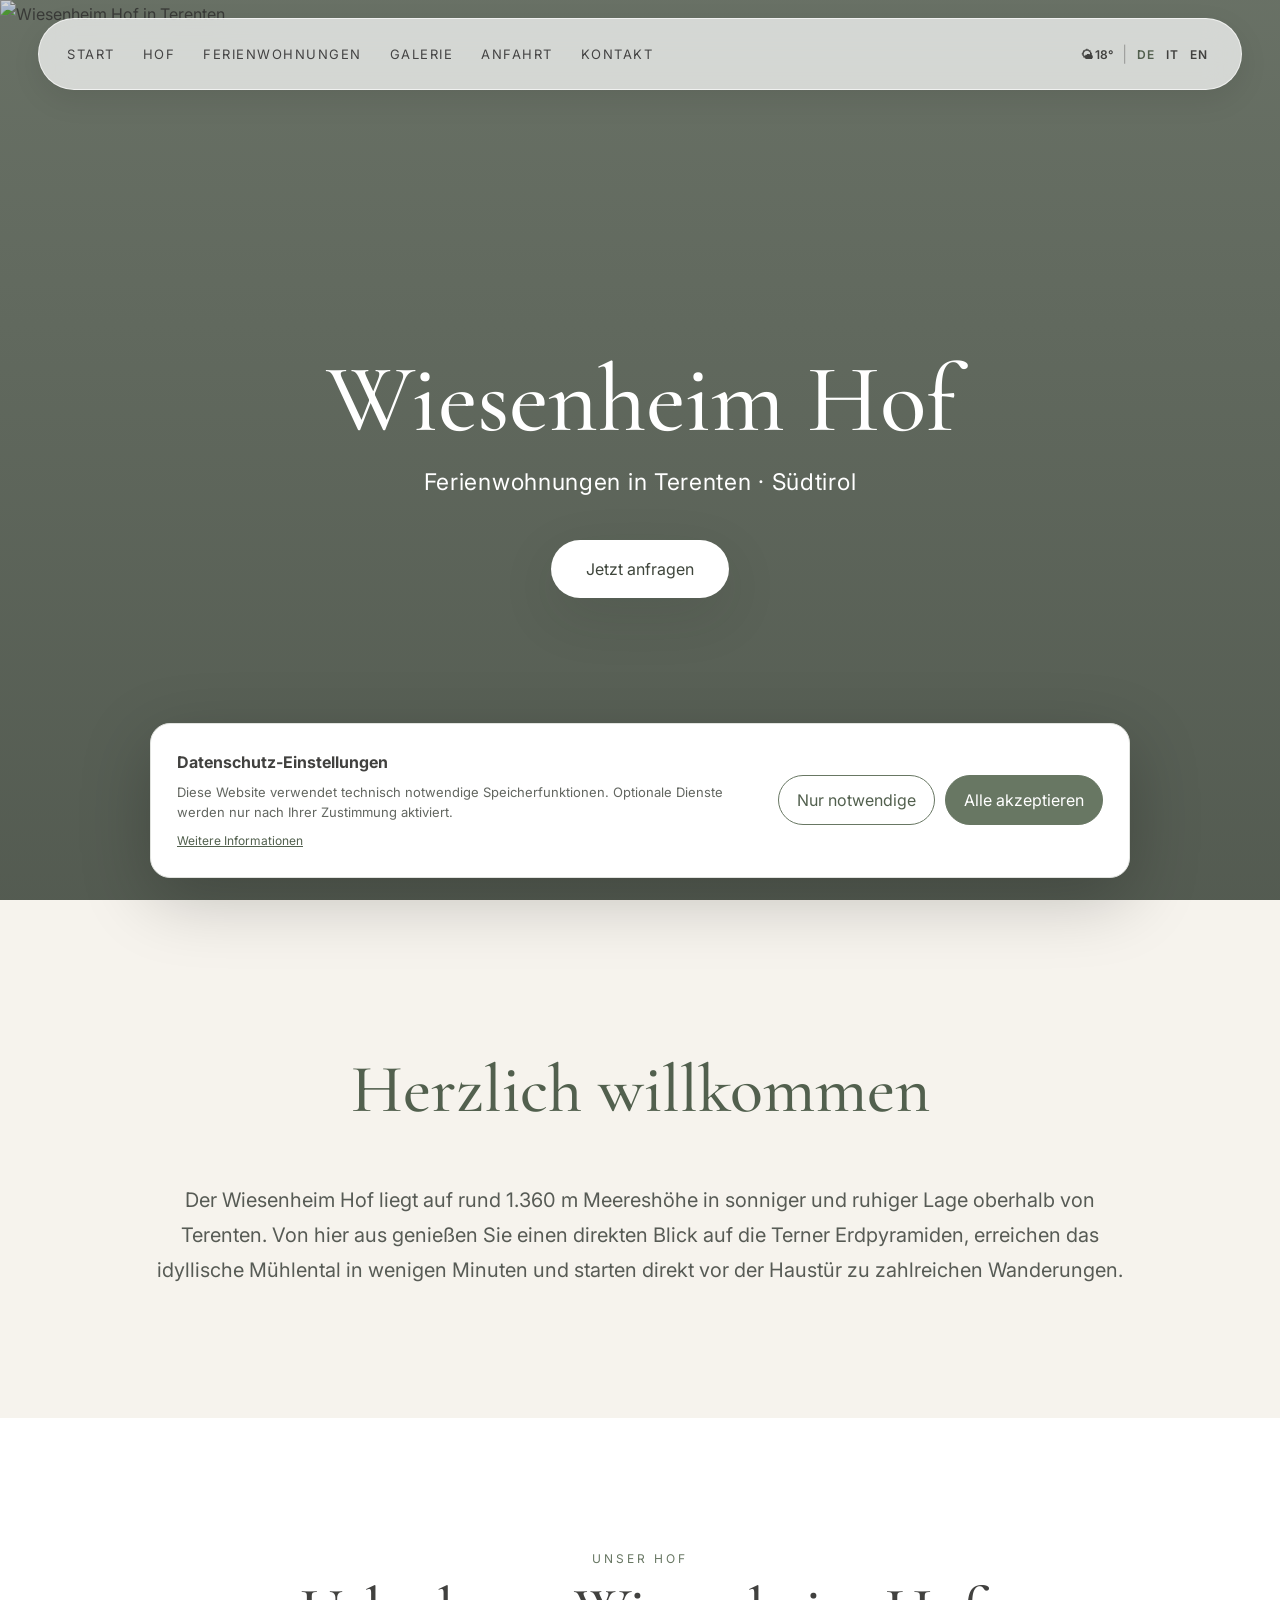
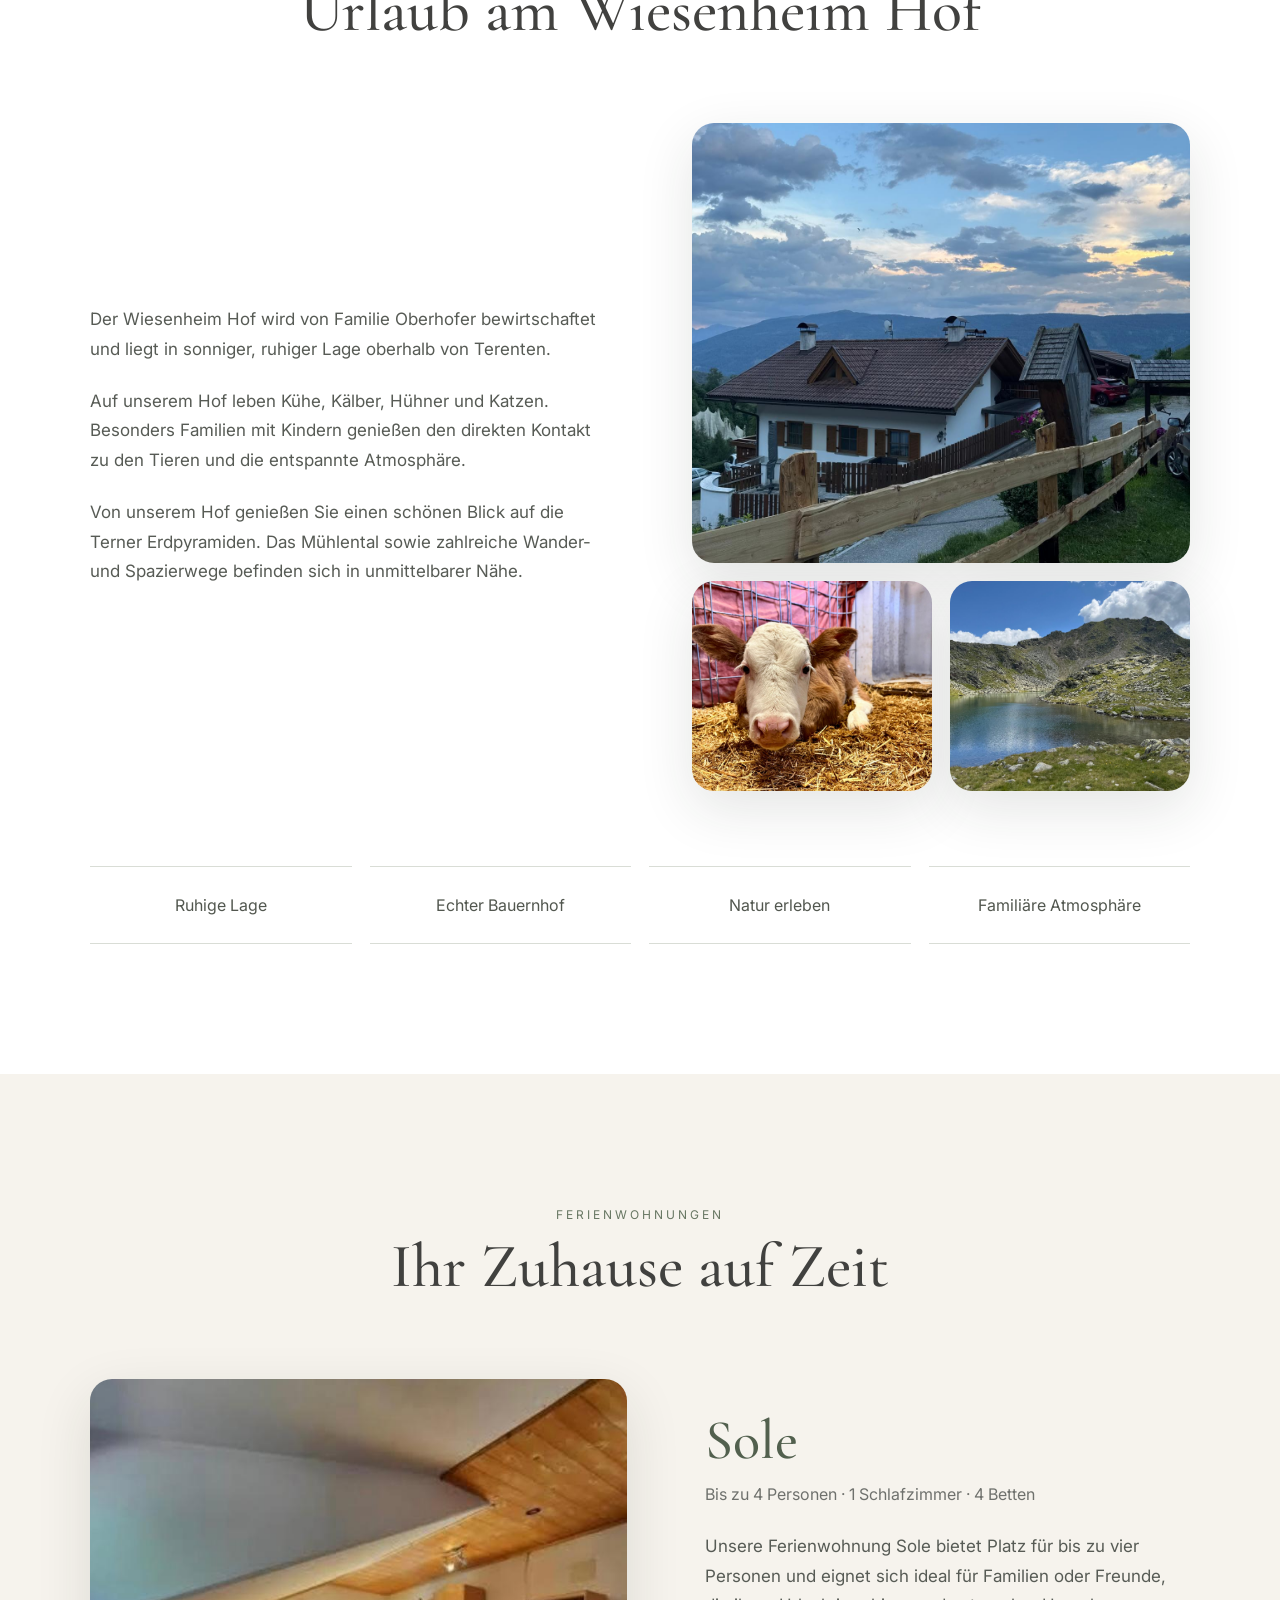
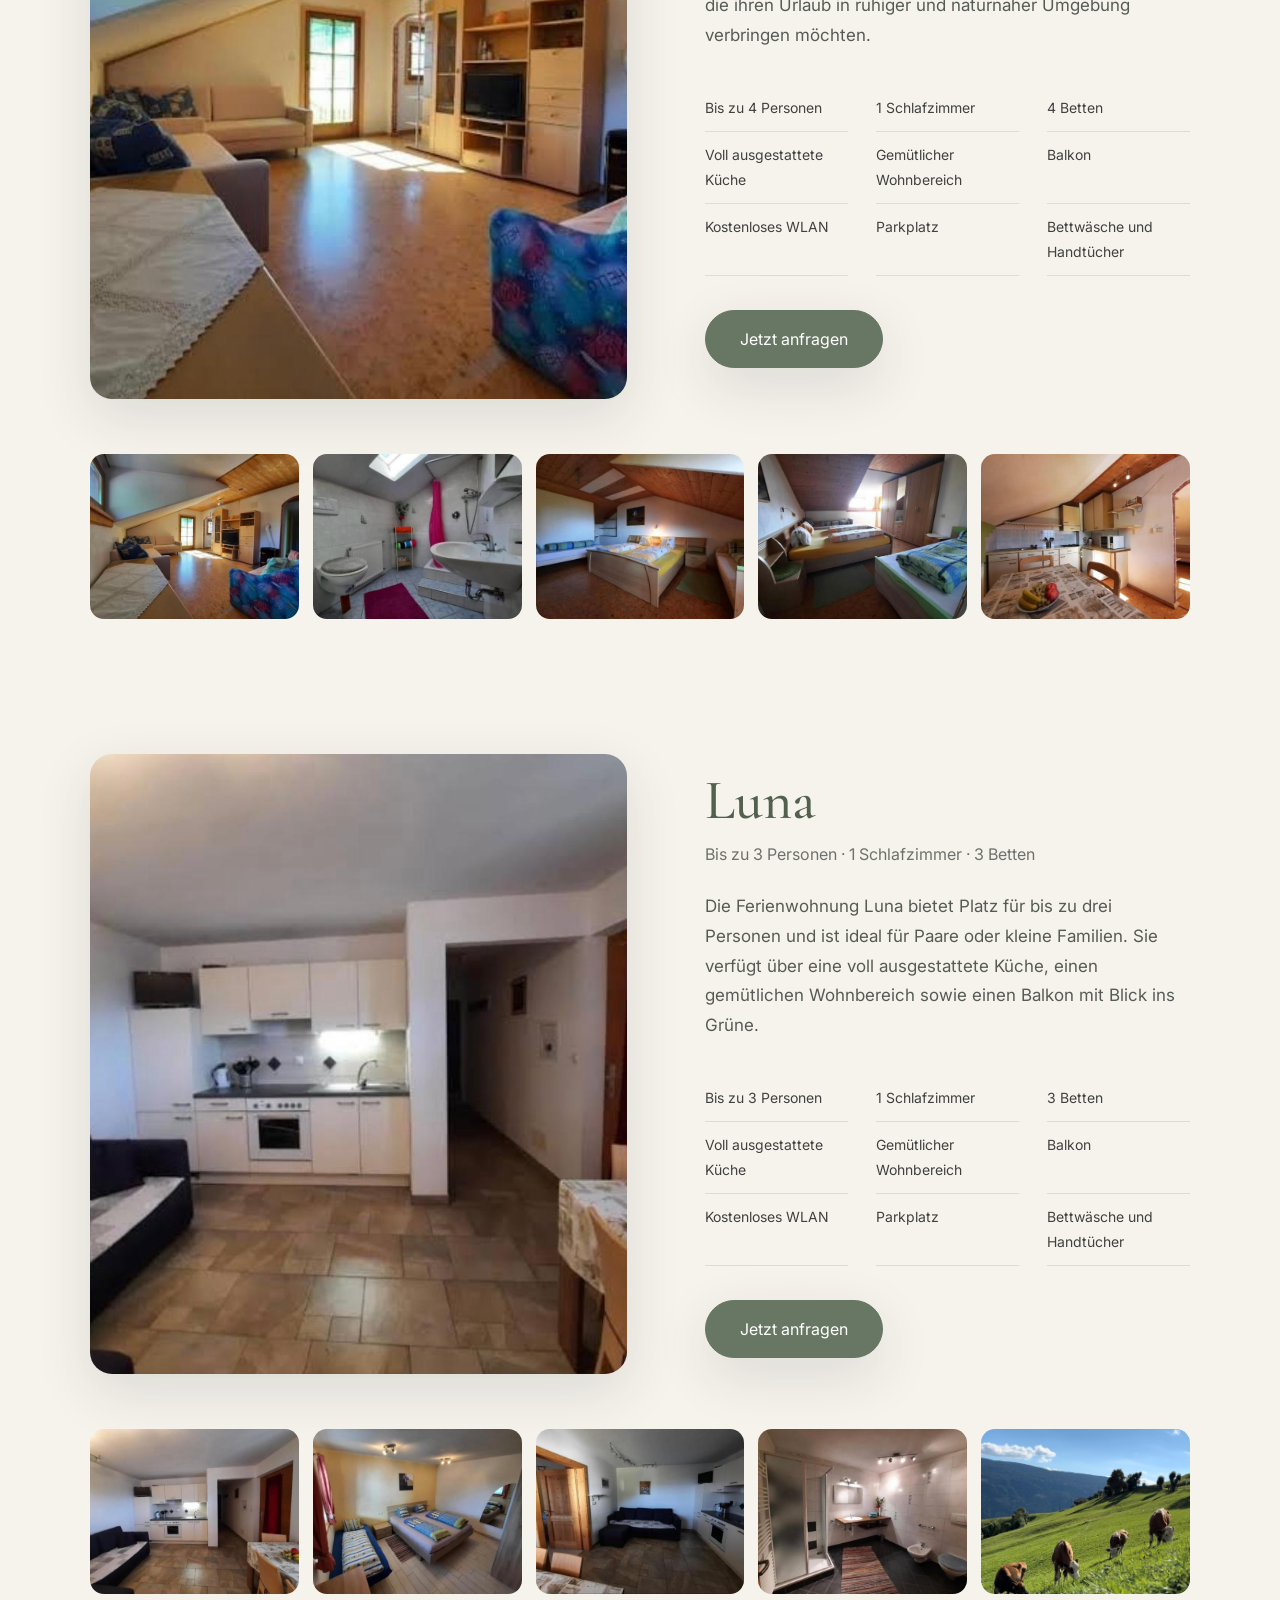
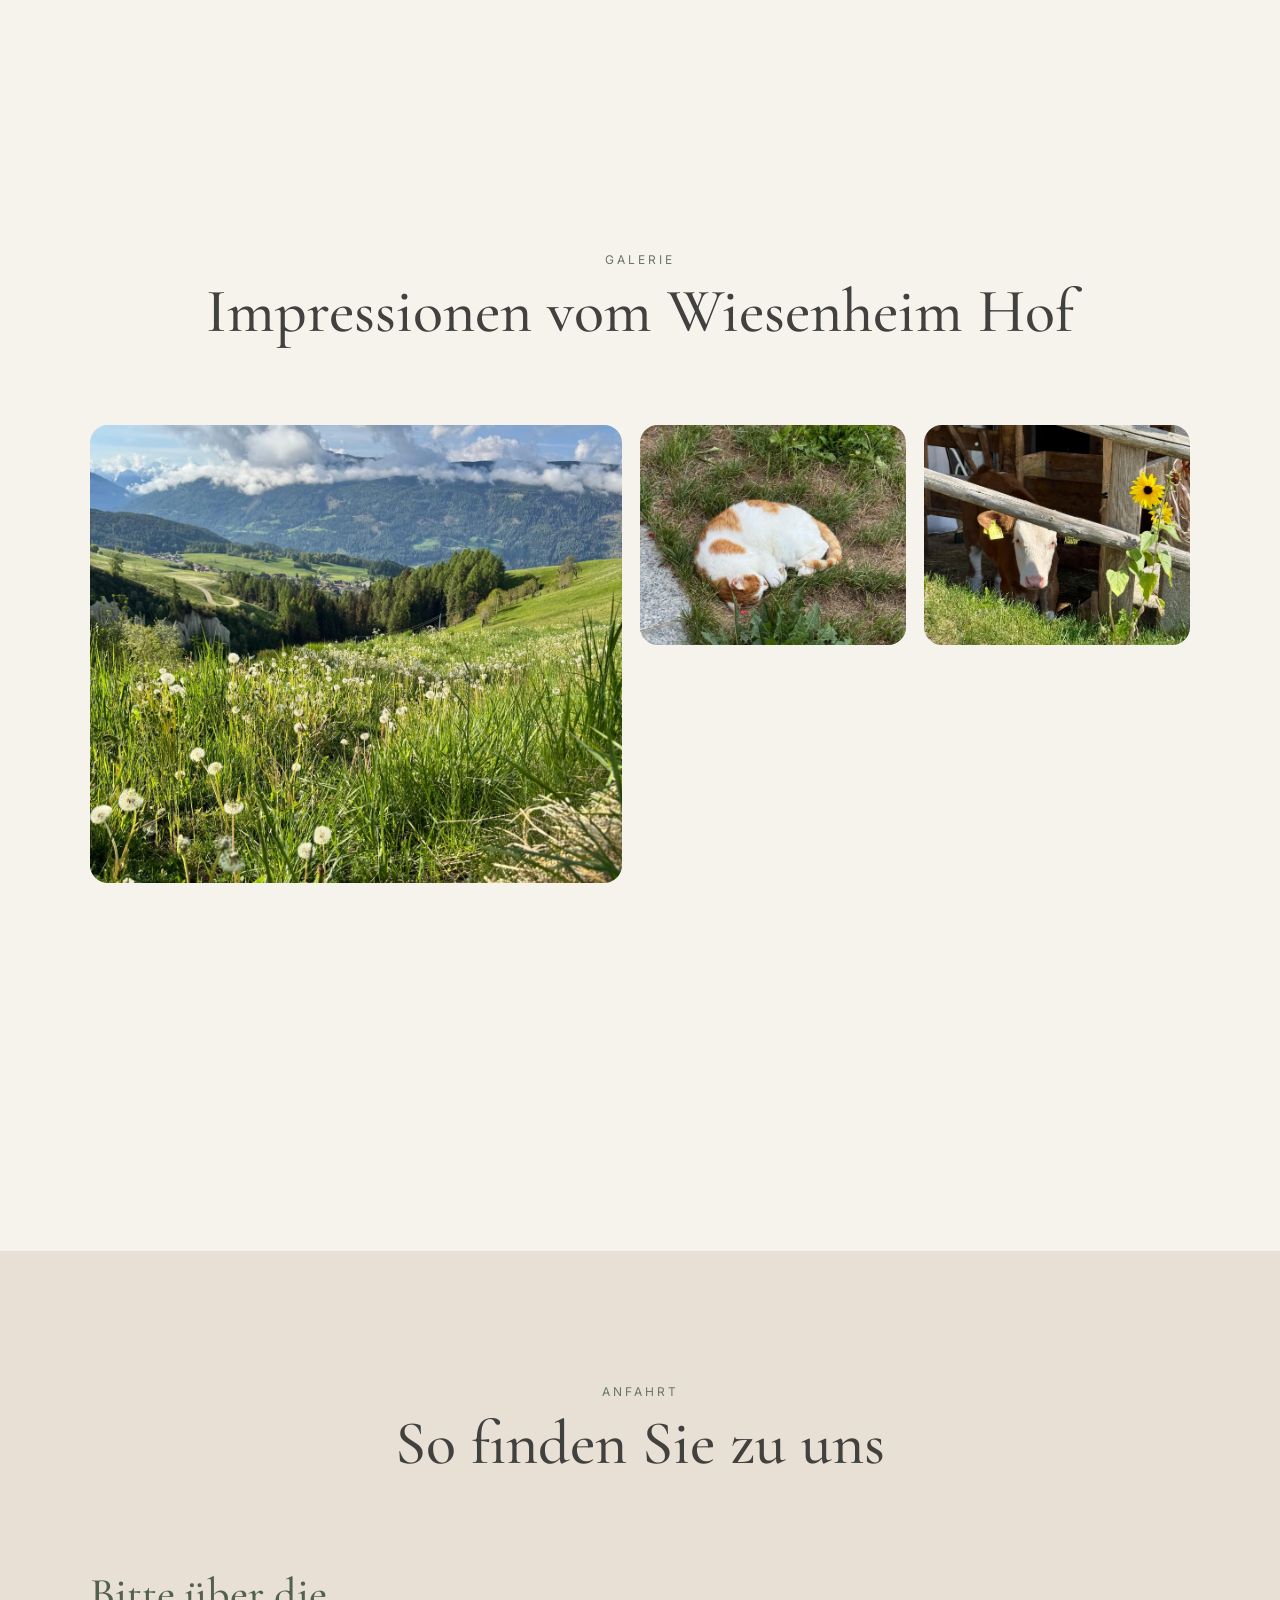
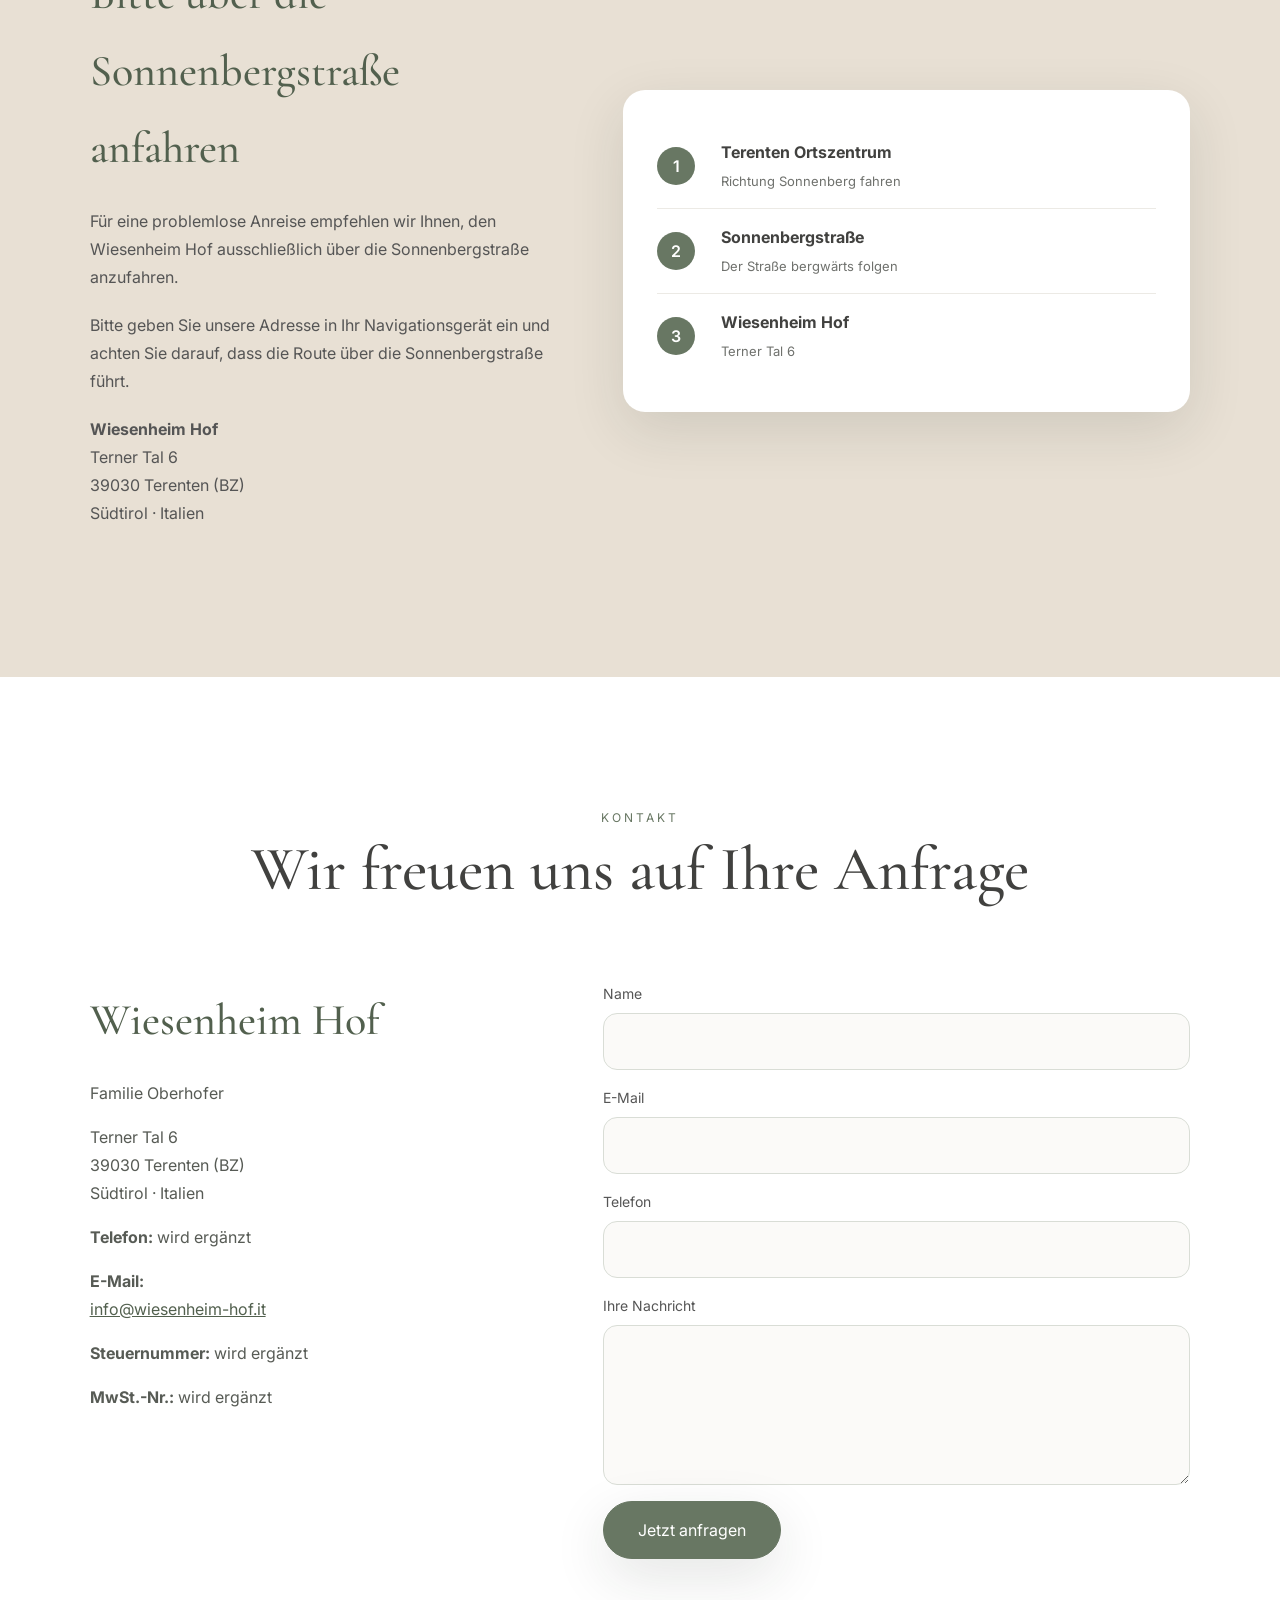
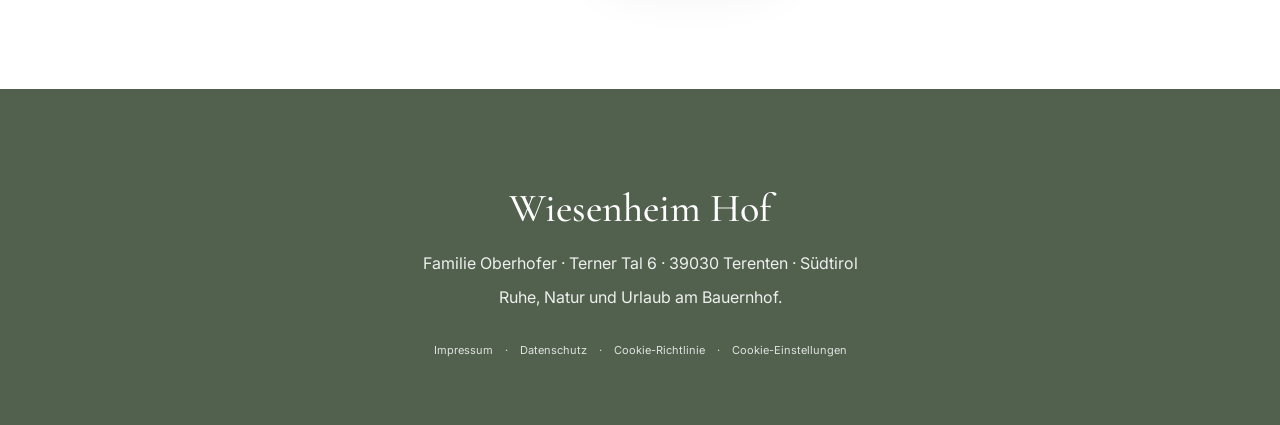
==== index.html @ 3530e870 "Erste Version der Website" ====
<!DOCTYPE html>
<html lang="de">
<head>
  <meta charset="UTF-8">
  <meta name="viewport" content="width=device-width, initial-scale=1.0">

  <title>Wiesenheim Hof | Ferienwohnungen in Terenten – Urlaub am Bauernhof in Südtirol</title>

<meta name="description" content="Urlaub am Wiesenheim Hof in Terenten. Gemütliche Ferienwohnungen Sole und Luna in sonniger, ruhiger Lage auf 1.360 m mit Blick auf die Terner Erdpyramiden und das Mühlental.">

<meta name="keywords" content="Wiesenheim Hof, Terenten, Ferienwohnung Terenten, Urlaub am Bauernhof Südtirol, Ferienwohnung Südtirol, Erdpyramiden Terenten, Mühlental, Pustertal">

<meta name="author" content="Familie Oberhofer">

<meta name="robots" content="index, follow">

<meta name="theme-color" content="#687763">

<meta property="og:type" content="website">
<meta property="og:title" content="Wiesenheim Hof | Ferienwohnungen in Terenten">
<meta property="og:description" content="Urlaub am Bauernhof in sonniger Lage oberhalb von Terenten mit Blick auf die Terner Erdpyramiden.">
<meta property="og:image" content="https://www.wiesenheim-hof.it/assets/images/hero/startbild.jpg">
<meta property="og:url" content="https://www.wiesenheim-hof.it/">
<meta property="og:locale" content="de_DE">

<meta name="twitter:card" content="summary_large_image">
<meta name="twitter:title" content="Wiesenheim Hof">
<meta name="twitter:description" content="Ferienwohnungen in Terenten – Urlaub am Bauernhof in Südtirol.">
<meta name="twitter:image" content="https://www.wiesenheim-hof.it/assets/images/hero/startbild.jpg">

<link rel="canonical" href="https://www.wiesenheim-hof.it/">

  <link rel="stylesheet" href="style.css">

  <link rel="preconnect" href="https://fonts.googleapis.com">
  <link rel="preconnect" href="https://fonts.gstatic.com" crossorigin>
  <link href="https://fonts.googleapis.com/css2?family=Cormorant+Garamond:wght@400;500;600&family=Inter:wght@300;400;500;600&display=swap" rel="stylesheet">

  <script type="application/ld+json">
{
  "@context":"https://schema.org",
  "@type":"LodgingBusiness",
  "name":"Wiesenheim Hof",
  "address":{
    "@type":"PostalAddress",
    "streetAddress":"Terner Tal 6",
    "postalCode":"39030",
    "addressLocality":"Terenten",
    "addressCountry":"IT"
  },
  "email":"info@wiesenheim-hof.it",
  "telephone":"",
  "url":"https://www.wiesenheim-hof.it",
  "image":"https://www.wiesenheim-hof.it/assets/images/hero/startbild.jpg",
  "priceRange":"€€"
}
</script>

</head>

<body>

<header class="site-header">
  <nav class="navbar" aria-label="Hauptnavigation">

    <button class="menu-toggle" type="button" aria-label="Menü öffnen" aria-expanded="false">
      <span></span>
      <span></span>
      <span></span>
    </button>

    <div class="menu">
      <a href="#start" data-i18n="nav_start">Start</a>
      <a href="#hof" data-i18n="nav_farm">Hof</a>
      <a href="#wohnungen" data-i18n="nav_apartments">Ferienwohnungen</a>
      <a href="#galerie" data-i18n="nav_gallery">Galerie</a>
      <a href="#anfahrt" data-i18n="nav_arrival">Anfahrt</a>
      <a href="#kontakt" data-i18n="nav_contact">Kontakt</a>
    </div>

    <div class="nav-right">

    <div class="weather">
        <span id="weatherIcon">🌤</span>
        <span id="weatherTemp">18°</span>
    </div>

    <span class="nav-divider">|</span>

    <div class="languages">
        <button data-lang="de">DE</button>
        <button data-lang="it">IT</button>
        <button data-lang="en">EN</button>
    </div>

</div>

  </nav>
</header>

<main>

  <!-- START / HERO -->
  <section id="start" class="hero">

    <div class="hero-media">
      <video id="heroVideo" autoplay muted loop playsinline poster="assets/images/hero/startbild.jpg">
        <source src="assets/video/hero.mp4" type="video/mp4">
      </video>

      <img id="heroImage"
           src="assets/images/hero/startbild.jpg"
           alt="Wiesenheim Hof in Terenten">
    </div>

    <div class="hero-overlay"></div>

    <div class="hero-content">

      <h1>Wiesenheim Hof</h1>

      <p data-i18n="hero_subtitle">
        Ferienwohnungen in Terenten · Südtirol
      </p>

      <a class="button button-light" href="#kontakt" data-i18n="request_button">
        Jetzt anfragen
      </a>

    </div>

    <a class="scroll-note" href="#willkommen" data-i18n="discover">
      Entdecken ↓
    </a>

  </section>

  <!-- WILLKOMMEN -->
  <section id="willkommen" class="intro section">

    <div class="intro-inner">

      <h2 data-i18n="intro_title">Herzlich willkommen</h2>

      <p data-i18n="intro_text">
        Der Wiesenheim Hof liegt auf rund 1.360 m Meereshöhe in sonniger und ruhiger Lage oberhalb von Terenten.
        Von hier aus genießen Sie einen direkten Blick auf die Terner Erdpyramiden, erreichen das idyllische
        Mühlental in wenigen Minuten und starten direkt vor der Haustür zu zahlreichen Wanderungen.
      </p>

    </div>

  </section>

  <!-- HOF -->
  <section id="hof" class="farm section reveal">

    <div class="section-title">
      <span data-i18n="farm_kicker">Unser Hof</span>
      <h2 data-i18n="farm_title">Urlaub am Wiesenheim Hof</h2>
    </div>

    <div class="farm-grid">

      <div class="farm-text">

        <p data-i18n="farm_text_1">
          Der Wiesenheim Hof wird von Familie Oberhofer bewirtschaftet und liegt in sonniger,
          ruhiger Lage oberhalb von Terenten.
        </p>

        <p data-i18n="farm_text_2">
          Auf unserem Hof leben Kühe, Kälber, Hühner und Katzen. Besonders Familien mit Kindern
          genießen den direkten Kontakt zu den Tieren und die entspannte Atmosphäre.
        </p>

        <p data-i18n="farm_text_3">
          Von unserem Hof genießen Sie einen schönen Blick auf die Terner Erdpyramiden.
          Das Mühlental sowie zahlreiche Wander- und Spazierwege befinden sich in unmittelbarer Nähe.
        </p>

      </div>

      <div class="farm-images">
        <img src="assets/images/hof/hof1.jpg" alt="Wiesenheim Hof">

        <div class="farm-small">
          <img src="assets/images/hof/hof2.jpg" alt="Tiere am Wiesenheim Hof">
          <img src="assets/images/hof/hof3.jpg" alt="Blick auf die Umgebung von Terenten">
        </div>
      </div>

    </div>

    <div class="highlights">
      <div class="highlight" data-i18n="highlight_1">Ruhige Lage</div>
      <div class="highlight" data-i18n="highlight_2">Echter Bauernhof</div>
      <div class="highlight" data-i18n="highlight_3">Natur erleben</div>
      <div class="highlight" data-i18n="highlight_4">Familiäre Atmosphäre</div>
    </div>

  </section>

  <!-- FERIENWOHNUNGEN -->
  <section id="wohnungen" class="apartments section reveal">

    <div class="section-title">
      <span data-i18n="apartments_kicker">Ferienwohnungen</span>
      <h2 data-i18n="apartments_title">Ihr Zuhause auf Zeit</h2>
    </div>

    <!-- SOLE -->
    <article class="apartment">

      <div class="apartment-image">
        <img class="lightbox-item"
             src="assets/images/sole/sole1.jpg"
             alt="Ferienwohnung Sole">
      </div>

      <div class="apartment-content">

        <h3>Sole</h3>

        <p class="apartment-info" data-i18n="sole_info">
          Bis zu 4 Personen · 1 Schlafzimmer · 4 Betten
        </p>

        <p class="apartment-copy" data-i18n="sole_text">
          Unsere Ferienwohnung Sole bietet Platz für bis zu vier Personen und eignet sich ideal
          für Familien oder Freunde, die ihren Urlaub in ruhiger und naturnaher Umgebung verbringen möchten.
        </p>

        <div class="features">
          <div data-i18n="sole_f1">Bis zu 4 Personen</div>
          <div data-i18n="sole_f2">1 Schlafzimmer</div>
          <div data-i18n="sole_f3">4 Betten</div>
          <div data-i18n="common_f4">Voll ausgestattete Küche</div>
          <div data-i18n="common_f5">Gemütlicher Wohnbereich</div>
          <div data-i18n="common_f6">Balkon</div>
          <div data-i18n="common_f7">Kostenloses WLAN</div>
          <div data-i18n="common_f8">Parkplatz</div>
          <div data-i18n="common_f9">Bettwäsche und Handtücher</div>
        </div>

        <a class="button" href="#kontakt" data-i18n="request_button">
          Jetzt anfragen
        </a>

      </div>

    </article>

    <div class="apartment-gallery">
      <img class="lightbox-item" src="assets/images/sole/sole1.jpg" alt="Ferienwohnung Sole – Bild 1">
      <img class="lightbox-item" src="assets/images/sole/sole2.jpg" alt="Ferienwohnung Sole – Bild 2">
      <img class="lightbox-item" src="assets/images/sole/sole3.jpg" alt="Ferienwohnung Sole – Bild 3">
      <img class="lightbox-item" src="assets/images/sole/sole4.jpg" alt="Ferienwohnung Sole – Bild 4">
      <img class="lightbox-item" src="assets/images/sole/sole5.jpg" alt="Ferienwohnung Sole – Bild 5">
    </div>

    <!-- LUNA -->
    <article class="apartment">

      <div class="apartment-image">
        <img class="lightbox-item"
             src="assets/images/luna/luna1.jpg"
             alt="Ferienwohnung Luna">
      </div>

      <div class="apartment-content">

        <h3>Luna</h3>

        <p class="apartment-info" data-i18n="luna_info">
          Bis zu 3 Personen · 1 Schlafzimmer · 3 Betten
        </p>

        <p class="apartment-copy" data-i18n="luna_text">
          Die Ferienwohnung Luna bietet Platz für bis zu drei Personen und ist ideal für Paare oder kleine Familien.
          Sie verfügt über eine voll ausgestattete Küche, einen gemütlichen Wohnbereich sowie einen Balkon mit Blick ins Grüne.
        </p>

        <div class="features">
          <div data-i18n="luna_f1">Bis zu 3 Personen</div>
          <div data-i18n="luna_f2">1 Schlafzimmer</div>
          <div data-i18n="luna_f3">3 Betten</div>
          <div data-i18n="common_f4">Voll ausgestattete Küche</div>
          <div data-i18n="common_f5">Gemütlicher Wohnbereich</div>
          <div data-i18n="common_f6">Balkon</div>
          <div data-i18n="common_f7">Kostenloses WLAN</div>
          <div data-i18n="common_f8">Parkplatz</div>
          <div data-i18n="common_f9">Bettwäsche und Handtücher</div>
        </div>

        <a class="button" href="#kontakt" data-i18n="request_button">
          Jetzt anfragen
        </a>

      </div>

    </article>

    <div class="apartment-gallery">
      <img class="lightbox-item" src="assets/images/luna/luna1.jpg" alt="Ferienwohnung Luna – Bild 1">
      <img class="lightbox-item" src="assets/images/luna/luna2.jpg" alt="Ferienwohnung Luna – Bild 2">
      <img class="lightbox-item" src="assets/images/luna/luna3.jpg" alt="Ferienwohnung Luna – Bild 3">
      <img class="lightbox-item" src="assets/images/luna/luna4.jpg" alt="Ferienwohnung Luna – Bild 4">
      <img class="lightbox-item" src="assets/images/luna/luna5.jpg" alt="Ferienwohnung Luna – Bild 5">
    </div>

  </section>

  <!-- GALERIE -->
  <section id="galerie" class="gallery-section section reveal">

    <div class="section-title">
      <span data-i18n="gallery_kicker">Galerie</span>
      <h2 data-i18n="gallery_title">Impressionen vom Wiesenheim Hof</h2>
    </div>

    <div class="gallery-grid">
      <img class="lightbox-item reveal reveal-delay-1"src="assets/images/galerie/wiesenheim-hof-terenten1.jpg" alt="Wiesenheim Hof Galerie 1">
      <img class="lightbox-item reveal reveal delay-2" src="assets/images/galerie/wiesenheim-hof-terenten2.jpg" alt="Wiesenheim Hof Galerie 2">
      <img class="lightbox-item reveal reveal delay-3" src="assets/images/galerie/wiesenheim-hof-terenten3.jpg" alt="Wiesenheim Hof Galerie 3">
      <img class="lightbox-item reveal reveal delay-4" src="assets/images/galerie/wiesenheim-hof-terenten4.jpg" alt="Wiesenheim Hof Galerie 4">
      <img class="lightbox-item reveal reveal delay-5" src="assets/images/galerie/wiesenheim-hof-terenten5.jpg" alt="Wiesenheim Hof Galerie 5">
      <img class="lightbox-item reveal reveal delay-6" src="assets/images/galerie/wiesenheim-hof-terenten6.jpg" alt="Wiesenheim Hof Galerie 6">
      <img class="lightbox-item reveal reveal delay-7" src="assets/images/galerie/wiesenheim-hof-terenten7.jpg" alt="Wiesenheim Hof Galerie 7">
      <img class="lightbox-item reveal reveal delay-8" src="assets/images/galerie/wiesenheim-hof-terenten8.jpg" alt="Wiesenheim Hof Galerie 8">
    </div>

  </section>

  <!-- ANFAHRT -->
  <section id="anfahrt" class="arrival section reveal">

    <div class="section-title">
      <span data-i18n="arrival_kicker">Anfahrt</span>
      <h2 data-i18n="arrival_title">So finden Sie zu uns</h2>
    </div>

    <div class="arrival-grid">

      <div class="arrival-text">

        <h3 data-i18n="arrival_heading">
          Bitte über die Sonnenbergstraße anfahren
        </h3>

        <p data-i18n="arrival_text_1">
          Für eine problemlose Anreise empfehlen wir Ihnen, den Wiesenheim Hof ausschließlich
          über die Sonnenbergstraße anzufahren.
        </p>

        <p data-i18n="arrival_text_2">
          Bitte geben Sie unsere Adresse in Ihr Navigationsgerät ein und achten Sie darauf,
          dass die Route über die Sonnenbergstraße führt.
        </p>

        <p>
          <strong>Wiesenheim Hof</strong><br>
          Terner Tal 6<br>
          39030 Terenten (BZ)<br>
          Südtirol · Italien
        </p>

      </div>

      <div class="route-card" aria-label="Anfahrtsskizze">

        <div class="route-line">
          <div class="route-dot">1</div>
          <div>
            <strong data-i18n="route_1_title">Terenten Ortszentrum</strong>
            <span data-i18n="route_1_text">Richtung Sonnenberg fahren</span>
          </div>
        </div>

        <div class="route-line">
          <div class="route-dot">2</div>
          <div>
            <strong data-i18n="route_2_title">Sonnenbergstraße</strong>
            <span data-i18n="route_2_text">Der Straße bergwärts folgen</span>
          </div>
        </div>

        <div class="route-line">
          <div class="route-dot">3</div>
          <div>
            <strong>Wiesenheim Hof</strong>
            <span>Terner Tal 6</span>
          </div>
        </div>

      </div>

    </div>

  </section>

  <!-- KONTAKT -->
  <section id="kontakt" class="contact section reveal">

    <div class="section-title">
      <span data-i18n="contact_kicker">Kontakt</span>
      <h2 data-i18n="contact_title">Wir freuen uns auf Ihre Anfrage</h2>
    </div>

    <div class="contact-grid">

      <div class="contact-data">

        <h3>Wiesenheim Hof</h3>

        <p>Familie Oberhofer</p>

        <p>
          Terner Tal 6<br>
          39030 Terenten (BZ)<br>
          Südtirol · Italien
        </p>

        <p>
          <strong data-i18n="phone">Telefon:</strong>
          <span data-i18n="to_follow">wird ergänzt</span>
        </p>

        <p>
          <strong>E-Mail:</strong><br>
          <a href="mailto:info@wiesenheim-hof.it">info@wiesenheim-hof.it</a>
        </p>

        <p>
          <strong data-i18n="tax_number">Steuernummer:</strong>
          <span data-i18n="to_follow">wird ergänzt</span>
        </p>

        <p>
          <strong data-i18n="vat_number">MwSt.-Nr.:</strong>
          <span data-i18n="to_follow">wird ergänzt</span>
        </p>

      </div>

      <form class="contact-form"
            action="mailto:info@wiesenheim-hof.it"
            method="post"
            enctype="text/plain">

        <label>
          <span data-i18n="form_name">Name</span>
          <input type="text" name="name" required>
        </label>

        <label>
          <span data-i18n="form_email">E-Mail</span>
          <input type="email" name="email" required>
        </label>

        <label>
          <span data-i18n="form_phone">Telefon</span>
          <input type="tel" name="telefon">
        </label>

        <label>
          <span data-i18n="form_message">Ihre Nachricht</span>
          <textarea name="nachricht" required></textarea>
        </label>

        <button class="button" type="submit" data-i18n="request_button">
          Jetzt anfragen
        </button>

      </form>

    </div>

  </section>

</main>

<footer class="site-footer">

  <div class="footer-cow" aria-hidden="true">
    <!-- SVG-Code -->
  </div>

  <h3>Wiesenheim Hof</h3>

  <p>
    Familie Oberhofer · Terner Tal 6 · 39030 Terenten · Südtirol
  </p>

  <p data-i18n="footer_text">
    Ruhe, Natur und Urlaub am Bauernhof.
  </p>

  <div class="legal-links">
    <a href="legal/impressum.html" data-i18n="legal_imprint">Impressum</a>
    <span>·</span>
    <a href="legal/datenschutz.html" data-i18n="legal_privacy">Datenschutz</a>
    <span>·</span>
    <a href="legal/cookies.html" data-i18n="legal_cookies">Cookie-Richtlinie</a>
    <span>·</span>
    <button type="button" id="openCookieSettings" data-i18n="legal_settings">
      Cookie-Einstellungen
    </button>
  </div>

</footer>

<!-- LIGHTBOX -->
<div class="lightbox" id="lightbox" aria-hidden="true">

  <button class="lightbox-close" type="button" aria-label="Bild schließen">
    &times;
  </button>

  <img src="" alt="">

</div>

<!-- COOKIE-BANNER -->
<div class="cookie-banner"
     id="cookieBanner"
     role="dialog"
     aria-modal="true"
     aria-labelledby="cookieTitle">

  <div class="cookie-text">

    <strong id="cookieTitle" data-i18n="cookie_title">
      Datenschutz-Einstellungen
    </strong>

    <p data-i18n="cookie_text">
      Diese Website verwendet technisch notwendige Speicherfunktionen.
      Optionale Dienste werden nur nach Ihrer Zustimmung aktiviert.
    </p>

    <a href="legal/cookies.html" data-i18n="cookie_more">
      Weitere Informationen
    </a>

  </div>

  <div class="cookie-actions">

    <button type="button"
            class="cookie-secondary"
            id="cookieNecessary"
            data-i18n="cookie_necessary">
      Nur notwendige
    </button>

    <button type="button"
            class="cookie-primary"
            id="cookieAccept"
            data-i18n="cookie_accept">
      Alle akzeptieren
    </button>

  </div>

</div>

<script src="script.js"></script>

</body>
</html>
---- style.css ----
/* =========================================================
   WIESENHEIM HOF – STYLE.CSS
========================================================= */

:root{
  --green:#687763;
  --green-dark:#52604e;
  --cream:#f6f3ed;
  --sand:#e8e0d4;
  --white:#ffffff;
  --text:#41413f;
  --muted:#6f716d;
  --line:#d9ddd6;
  --shadow:0 18px 55px rgba(34,42,33,.12);
  --radius:22px;
}

*{
  margin:0;
  padding:0;
  box-sizing:border-box;
}

html{
  scroll-behavior:smooth;
}

body{
  font-family:"Inter",sans-serif;
  color:var(--text);
  background:var(--cream);
  line-height:1.75;
  overflow-x:hidden;
}

img{
  display:block;
  max-width:100%;
}

a{
  color:inherit;
  text-decoration:none;
}

button,
input,
textarea{
  font:inherit;
}

button{
  cursor:pointer;
}

.section{
  scroll-margin-top:110px;
}

/* =========================================================
   HEADER & NAVIGATION
========================================================= */

.site-header{
  position:fixed;
  inset:0 0 auto 0;
  z-index:1000;
  padding:18px 0;
}

.navbar{
  width:min(1460px,94%);
  margin:auto;
  min-height:72px;
  display:flex;
  justify-content:space-between;
  align-items:center;
  gap:24px;
  padding:14px 28px;
  background:rgba(255,255,255,.72);
  backdrop-filter:blur(16px);
  -webkit-backdrop-filter:blur(16px);
  border:1px solid rgba(255,255,255,.65);
  border-radius:50px;
  box-shadow:0 10px 30px rgba(0,0,0,.08);
}

.menu,
.nav-right,
.languages{
  display:flex;
  align-items:center;
}

.menu{
  gap:28px;
}

.menu a,
.languages button{
  font-size:13px;
  letter-spacing:1.5px;
  text-transform:uppercase;
  color:#444;
  transition:.2s ease;
}

.menu a:hover,
.languages button:hover,
.languages button.active{
  color:var(--green-dark);
}

.nav-right{
  gap:24px;
}

.weather{
    display:flex;
    align-items:center;
    gap:3px;
    margin:0;
    padding:0;
    width:auto;
    min-width:unset;
    white-space:nowrap;
}

.languages{
  gap:8px;
}

.languages button{
  background:none;
  border:0;
  padding:5px;
}

.menu-toggle{
  display:none;
  width:42px;
  height:42px;
  border:0;
  border-radius:50%;
  background:rgba(255,255,255,.7);
  align-items:center;
  justify-content:center;
  flex-direction:column;
  gap:4px;
}

.menu-toggle span{
  width:18px;
  height:2px;
  background:#444;
  display:block;
}

/* =========================================================
   HERO
========================================================= */

.hero{
  position:relative;
  min-height:100vh;
  display:grid;
  place-items:center;
  overflow:hidden;
  background:#7b8477;
}

.hero-media,
.hero-media img,
.hero-media video{
  position:absolute;
  inset:0;
  width:100%;
  height:100%;
  object-fit:cover;
  
  #heroVideo{
    filter:
        blur(3px)
        brightness(0.65)
        saturate(1.05);
    transform:scale(1.08);
}
}

.hero-media video{
  display:none;
}

.hero-overlay{
  position:absolute;
  inset:0;
  background:linear-gradient(rgba(20,25,20,.18),rgba(20,25,20,.38));
}

.hero-content{
  position:relative;
  z-index:2;
  text-align:center;
  color:#fff;
  padding:130px 25px 80px;
  width:min(900px,92%);
}

.hero-logo{
  width:min(520px,80vw);
  margin:0 auto 26px;
}

.hero-logo img{
  width:100%;
  max-height:190px;
  object-fit:contain;
  filter:drop-shadow(0 3px 8px rgba(0,0,0,.2));
}

.hero h1{
  font-family:"Cormorant Garamond",serif;
  font-size:clamp(58px,8vw,96px);
  font-weight:500;
  line-height:1;
  margin-bottom:14px;
}

.hero p{
  font-size:clamp(17px,2vw,23px);
  letter-spacing:.7px;
  margin-bottom:38px;
}

.button{
  display:inline-flex;
  align-items:center;
  justify-content:center;
  min-height:54px;
  padding:14px 34px;
  border-radius:40px;
  background:var(--green);
  color:#fff;
  border:1px solid var(--green);
  box-shadow:var(--shadow);
  transition:.25s ease;
}

.button:hover{
  transform:translateY(-2px);
  background:var(--green-dark);
  border-color:var(--green-dark);
}

.button-light{
  background:#fff;
  color:#3f463c;
  border-color:rgba(255,255,255,.8);
}

.button-light:hover{
  background:var(--green);
  color:#fff;
}

.scroll-note{
  position:absolute;
  z-index:2;
  bottom:26px;
  left:50%;
  transform:translateX(-50%);
  color:#fff;
  font-size:11px;
  letter-spacing:3px;
  text-transform:uppercase;
}

/* =========================================================
   GEMEINSAME ABSCHNITTE
========================================================= */

.intro,
.farm,
.apartments,
.gallery-section,
.arrival,
.contact{
  padding:130px 7%;
}
.apartments{
    padding-bottom:60px;
}

.gallery-section{
    padding-top:60px;
}

.section-title{
  text-align:center;
  margin-bottom:78px;
}

.section-title span{
  display:block;
  text-transform:uppercase;
  letter-spacing:3px;
  font-size:12px;
  color:var(--green);
  margin-bottom:8px;
}

.section-title h2{
  font-family:"Cormorant Garamond",serif;
  font-size:clamp(44px,5vw,62px);
  line-height:1.1;
  font-weight:500;
}

/* =========================================================
   WILLKOMMEN
========================================================= */

.intro{
  background:var(--cream);
  text-align:center;
}

.intro-inner{
  max-width:980px;
  margin:auto;
}

.intro h2{
  font-family:"Cormorant Garamond",serif;
  font-size:clamp(46px,6vw,68px);
  font-weight:500;
  color:var(--green-dark);
  margin-bottom:34px;
}

.intro p{
  font-size:clamp(17px,2vw,20px);
  color:#575b55;
}

/* =========================================================
   HOF
========================================================= */

.farm{
  background:#fff;
}

.farm-grid{
  display:grid;
  grid-template-columns:1.05fr 1fr;
  gap:80px;
  align-items:center;
  max-width:1350px;
  margin:auto;
}

.farm-text p{
  font-size:17px;
  color:#575b55;
  margin-bottom:22px;
}

.farm-images{
  display:grid;
  gap:18px;
}

.farm-images>img,
.farm-small img{
  width:100%;
  object-fit:cover;
  border-radius:var(--radius);
  box-shadow:var(--shadow);
}

.farm-images>img{
  height:440px;
}

.farm-small{
  display:grid;
  grid-template-columns:1fr 1fr;
  gap:18px;
}

.farm-small img{
  height:210px;
}

.highlights{
  max-width:1100px;
  margin:75px auto 0;
  display:grid;
  grid-template-columns:repeat(4,1fr);
  gap:18px;
}

.highlight{
  text-align:center;
  padding:24px 14px;
  border-top:1px solid var(--line);
  border-bottom:1px solid var(--line);
  color:#52574f;
}

/* =========================================================
   FERIENWOHNUNGEN
========================================================= */

.apartments{
  background:var(--cream);
}

.apartment{
  max-width:1350px;
  margin:0 auto 55px;
  display:grid;
  grid-template-columns:1.05fr .95fr;
  gap:78px;
  align-items:center;
}

.apartment + .apartment{
  margin-top:150px;
}

.apartment-image img{
  width:100%;
  height:620px;
  object-fit:cover;
  border-radius:var(--radius);
  box-shadow:var(--shadow);
  cursor:pointer;
}

.apartment-content h3{
  font-family:"Cormorant Garamond",serif;
  font-size:56px;
  color:var(--green-dark);
  line-height:1.1;
  font-weight:500;
  margin-bottom:8px;
}

.apartment-info{
  color:var(--muted);
  margin-bottom:24px;
}

.apartment-copy{
  font-size:17px;
  color:#575b55;
  margin-bottom:34px;
}

.features{
  display:grid;
  grid-template-columns:repeat(3,1fr);
  gap:0 28px;
  margin-bottom:34px;
}

.features div{
  padding:11px 0;
  border-bottom:1px solid var(--line);
  font-size:14px;
}

.apartment-gallery{
  max-width:1350px;
  margin:0 auto 135px;
  display:grid;
  grid-template-columns:repeat(5,1fr);
  gap:14px;
}

.apartment-gallery img{
  width:100%;
  height:165px;
  object-fit:cover;
  border-radius:14px;
  cursor:pointer;
  transition:.25s ease;
}

.apartment-gallery img:hover,
.gallery-grid img:hover{
  transform:scale(1.02);
}

/* ===================================
   GALERIE
=================================== */

.gallery-grid{
    display:grid;
    grid-template-columns:2fr 1fr 1fr;
    grid-template-rows:repeat(3,220px);
    gap:18px;
}

.gallery-grid img{
    width:100%;
    height:100%;
    object-fit:cover;
    border-radius:18px;
    cursor:pointer;
    transition:.35s;
}

.gallery-grid img:hover{
    transform:scale(1.03);
}

/* große Bilder */

.gallery-grid img:nth-child(1){
    grid-column:1;
    grid-row:1 / span 2;
}

.gallery-grid img:nth-child(2){
    grid-column:1;
    grid-row:3;
}

/* Mobile */

@media(max-width:900px){

    .gallery-grid{
        grid-template-columns:1fr 1fr;
        grid-template-rows:auto;
    }

    .gallery-grid img{
        grid-column:auto !important;
        grid-row:auto !important;
        height:230px;
    }

}

/* =========================================================
   ANFAHRT
========================================================= */

.arrival{
  background:var(--sand);
}

.arrival-grid{
  max-width:1250px;
  margin:auto;
  display:grid;
  grid-template-columns:.9fr 1.1fr;
  gap:70px;
  align-items:center;
}

.arrival-text h3{
  font-family:"Cormorant Garamond",serif;
  font-size:44px;
  color:var(--green-dark);
  font-weight:500;
  margin-bottom:20px;
}

.arrival-text p{
  margin-bottom:20px;
  color:#555;
}

.route-card{
  background:#fff;
  border-radius:var(--radius);
  padding:34px;
  box-shadow:var(--shadow);
}

.route-line{
  display:grid;
  grid-template-columns:48px 1fr;
  gap:16px;
  align-items:center;
  padding:14px 0;
  border-bottom:1px solid #eceae5;
}

.route-line:last-child{
  border-bottom:0;
}

.route-dot{
  width:38px;
  height:38px;
  border-radius:50%;
  display:grid;
  place-items:center;
  background:var(--green);
  color:#fff;
  font-weight:600;
}

.route-line strong{
  display:block;
}

.route-line span{
  font-size:13px;
  color:var(--muted);
}

/* =========================================================
   KONTAKT
========================================================= */

.contact{
  background:#fff;
}

.contact-grid{
  max-width:1200px;
  margin:auto;
  display:grid;
  grid-template-columns:.85fr 1.15fr;
  gap:80px;
}

.contact-data h3{
  font-family:"Cormorant Garamond",serif;
  font-size:44px;
  color:var(--green-dark);
  font-weight:500;
  margin-bottom:20px;
}

.contact-data p{
  margin-bottom:16px;
  color:#575b55;
}

.contact-data a{
  color:var(--green-dark);
  text-decoration:underline;
}

.contact-form{
  display:grid;
  gap:16px;
}

.contact-form label{
  display:grid;
  gap:7px;
  font-size:14px;
  color:#555;
}

.contact-form input,
.contact-form textarea{
  width:100%;
  border:1px solid var(--line);
  border-radius:14px;
  padding:15px 17px;
  background:#fbfaf8;
}

.contact-form textarea{
  min-height:160px;
  resize:vertical;
}

.contact-form input:focus,
.contact-form textarea:focus{
  outline:none;
  border-color:var(--green);
  box-shadow:0 0 0 3px rgba(104,119,99,.12);
}

.contact-form button{
  justify-self:start;
}

/* =========================================================
   FOOTER
========================================================= */

.site-footer{
  padding:62px 20px;
  background:var(--green-dark);
  color:#fff;
  text-align:center;
}

.site-footer h3{
  font-family:"Cormorant Garamond",serif;
  font-size:40px;
  font-weight:500;
}

.site-footer p{
  opacity:.9;
  margin-top:6px;
}
.footer-cow{
    width:90px;
    height:auto;
    display:block;
    margin:0 auto 22px;
    opacity:.95;
    transition:.3s ease;
}
.footer-cow:hover{
    transform:translateY(-3px);
}

.legal-links{
  margin-top:28px;
  display:flex;
  justify-content:center;
  align-items:center;
  flex-wrap:wrap;
  gap:8px;
  font-size:11px;
  opacity:.82;
}

.legal-links a,
.legal-links button{
  padding:2px 4px;
  border:0;
  background:transparent;
  color:inherit;
  font:inherit;
  cursor:pointer;
}

.legal-links a:hover,
.legal-links button:hover{
  text-decoration:underline;
}

/* =========================================================
   LIGHTBOX
========================================================= */

.lightbox{
  position:fixed;
  inset:0;
  display:none;
  place-items:center;
  background:rgba(10,12,10,.92);
  z-index:5000;
  padding:40px;
}

.lightbox.open{
  display:grid;
}

.lightbox img{
  max-width:92vw;
  max-height:86vh;
  object-fit:contain;
}

.lightbox-close{
  position:absolute;
  top:22px;
  right:26px;
  border:0;
  background:transparent;
  color:#fff;
  font-size:34px;
}

/* =========================================================
   COOKIE-BANNER
========================================================= */

.cookie-banner{
  position:fixed;
  z-index:6500;
  left:50%;
  bottom:22px;
  transform:translateX(-50%);
  width:min(980px,calc(100% - 32px));
  display:none;
  grid-template-columns:1fr auto;
  align-items:center;
  gap:30px;
  padding:24px 26px;
  background:#fff;
  color:var(--text);
  border:1px solid #e1e3df;
  border-radius:20px;
  box-shadow:0 20px 70px rgba(0,0,0,.22);
}

.cookie-banner.show{
  display:grid;
}

.cookie-text strong{
  display:block;
  margin-bottom:6px;
  font-size:16px;
}

.cookie-text p{
  margin:0;
  font-size:13px;
  line-height:1.55;
  color:#626660;
}

.cookie-text a{
  display:inline-block;
  margin-top:8px;
  color:var(--green-dark);
  font-size:12px;
  text-decoration:underline;
}

.cookie-actions{
  display:flex;
  gap:10px;
}

.cookie-actions button{
  min-height:46px;
  padding:10px 18px;
  border-radius:30px;
  white-space:nowrap;
}

.cookie-secondary{
  border:1px solid var(--green);
  background:#fff;
  color:var(--green-dark);
}

.cookie-primary{
  border:1px solid var(--green);
  background:var(--green);
  color:#fff;
}

.cookie-secondary:hover{
  background:var(--cream);
}

.cookie-primary:hover{
  background:var(--green-dark);
}

/* =========================================================
   RESPONSIVE – TABLET
========================================================= */

@media (max-width:1050px){

  .menu{
    display:none;
    position:absolute;
    top:86px;
    left:3%;
    right:3%;
    padding:22px;
    background:rgba(255,255,255,.96);
    border-radius:24px;
    box-shadow:var(--shadow);
    flex-direction:column;
    align-items:flex-start;
  }

  .menu.open{
    display:flex;
  }

  .menu-toggle{
    display:flex;
  }

  .navbar{
    border-radius:28px;
  }

  .farm-grid,
  .apartment,
  .arrival-grid,
  .contact-grid{
    grid-template-columns:1fr;
  }

  .apartment-image img{
    height:520px;
  }

  .highlights{
    grid-template-columns:repeat(2,1fr);
  }

  .gallery-grid{
    grid-template-columns:repeat(2,1fr);
  }
}

/* =========================================================
   RESPONSIVE – HANDY
========================================================= */

@media (max-width:700px){

  .site-header{
    padding:10px 0;
  }

  .navbar{
    width:96%;
    padding:12px 16px;
  }

  .weather{
    display:none;
  }

  .hero{
    min-height:760px;
  }

  .hero-logo{
    width:min(390px,85vw);
  }

  .intro,
  .farm,
  .apartments,
  .gallery-section,
  .arrival,
  .contact{
    padding:90px 22px;
  }

  .farm-images>img{
    height:320px;
  }

  .farm-small{
    grid-template-columns:1fr;
  }

  .farm-small img{
    height:220px;
  }

  .highlights{
    grid-template-columns:1fr 1fr;
  }

  .apartment{
    gap:42px;
  }

  .apartment-image img{
    height:360px;
  }

  .features{
    grid-template-columns:1fr;
  }

  .apartment-gallery{
    grid-template-columns:repeat(2,1fr);
    margin-bottom:95px;
  }

  .apartment-gallery img{
    height:140px;
  }

  .gallery-grid{
    grid-template-columns:1fr;
    grid-auto-rows:230px;
  }

  .gallery-grid img:nth-child(1),
  .gallery-grid img:nth-child(6){
    grid-column:auto;
    grid-row:auto;
  }

  .contact-form button{
    width:100%;
  }

  .cookie-banner{
    bottom:10px;
    grid-template-columns:1fr;
    gap:18px;
    padding:20px;
  }

  .cookie-actions{
    display:grid;
    grid-template-columns:1fr;
  }

  .cookie-actions button{
    width:100%;
  }

  .lightbox{
    padding:18px;
  }
}/* =========================================================
   RECHTLICHE SEITEN
========================================================= */

.legal-page{
  background:var(--cream);
  color:var(--text);
}

.legal-page-content{
  width:min(900px,calc(100% - 40px));
  margin:50px auto;
  padding:60px;
  background:#fff;
  border-radius:var(--radius);
  box-shadow:var(--shadow);
}

.legal-page-content h1{
  margin-bottom:35px;
  font-family:"Cormorant Garamond",serif;
  font-size:56px;
  font-weight:500;
  color:var(--green-dark);
}

.legal-page-content h2{
  margin:32px 0 10px;
  font-size:20px;
  color:var(--green-dark);
}

.legal-page-content p{
  margin-bottom:15px;
}

.legal-page-content ul{
  margin:0 0 20px 25px;
}

.legal-page-content a{
  color:var(--green-dark);
  text-decoration:underline;
}

.legal-back{
  display:inline-block;
  margin-bottom:32px;
}

.legal-date{
  margin-top:40px;
  padding-top:20px;
  border-top:1px solid var(--line);
  font-size:13px;
  color:var(--muted);
}

@media(max-width:700px){
  .legal-page-content{
    margin:15px auto;
    padding:35px 22px;
  }

  .legal-page-content h1{
    font-size:43px;
  }

}/* =========================================================
   EINBLENDANIMATIONEN
========================================================= */

.reveal{
  opacity:0;
  transform:translateY(35px);
  transition:
    opacity .8s ease,
    transform .8s ease;
}

.reveal.visible{
  opacity:1;
  transform:translateY(0);
}

/* etwas langsamere Varianten */

.reveal-delay-1{
  transition-delay:.1s;
}

.reveal-delay-2{
  transition-delay:.2s;
}

.reveal-delay-3{
  transition-delay:.3s;
}

/* Für Besucher mit reduzierten Animationen */

@media (prefers-reduced-motion: reduce){

  .reveal,
  .reveal.visible{
    opacity:1;
    transform:none;
    transition:none;
  }

}.btn,
.button,
.cta-button{

    transition:
        transform .35s ease,
        box-shadow .35s ease,
        background .35s ease;

}

.btn:hover,
.button:hover,
.cta-button:hover{

    transform:translateY(-4px);

    box-shadow:
    0 18px 40px rgba(0,0,0,.18);

}.gallery-grid img,
.apartment img{

    transition:
        transform .5s ease,
        box-shadow .5s ease;

}

.gallery-grid img:hover,
.apartment img:hover{

    transform:scale(1.04);

    box-shadow:
    0 25px 45px rgba(0,0,0,.18);

}.hero-logo{

    animation:

    floatLogo 7s ease-in-out infinite;

}

@keyframes floatLogo{

    0%,100%{

        transform:translateY(0);

    }

    50%{

        transform:translateY(-8px);

    }

}/* =========================================================
   MOBILE FEINSCHLIFF – WIESENHEIM HOF
========================================================= */

@media (max-width:700px){

  html{
    scroll-padding-top:85px;
  }

  body{
    font-size:16px;
    line-height:1.65;
  }

  /* Navigation */

  .site-header{
    padding:8px 0;
  }

  .navbar{
    width:calc(100% - 20px);
    min-height:58px;
    padding:8px 12px;
    border-radius:20px;
  }

  .menu-toggle{
    display:flex;
    flex-shrink:0;
  }

  .menu{
    position:absolute;
    top:70px;
    left:10px;
    right:10px;
    display:none;
    flex-direction:column;
    align-items:stretch;
    gap:0;
    padding:12px;
    background:rgba(255,255,255,.97);
    border-radius:18px;
    box-shadow:0 18px 50px rgba(0,0,0,.16);
  }

  .menu.open{
    display:flex;
  }

  .menu a{
    width:100%;
    padding:13px 12px;
    border-bottom:1px solid rgba(0,0,0,.06);
    font-size:13px;
  }

  .menu a:last-child{
    border-bottom:0;
  }

 .nav-right{
    display:flex;
    align-items:center;
    gap:4px;
}
.nav-divider{
    margin:0;
    padding:0;
}

  .weather{
    display:none;
  }

  .languages{
    gap:2px;
  }

  .languages button{
    padding:6px;
    font-size:11px;
  }

  /* Hero */

  .hero{
    min-height:100svh;
  }

  .hero-content{
    width:100%;
    padding:110px 20px 75px;
  }

  .hero-logo{
    width:min(330px,82vw);
    margin-bottom:20px;
  }

  .hero h1{
    font-size:clamp(48px,15vw,68px);
    line-height:.95;
    margin-bottom:14px;
  }

  .hero p{
    max-width:310px;
    margin:0 auto 30px;
    font-size:17px;
    line-height:1.45;
  }

  .hero .button{
    width:min(260px,88%);
  }

  .scroll-note{
    bottom:18px;
    font-size:9px;
    letter-spacing:2px;
  }

  #heroVideo{
    filter:
      blur(2px)
      brightness(.68)
      saturate(1.03);

    transform:scale(1.09);
  }

  /* Allgemeine Abschnitte */

  .intro,
  .farm,
  .apartments,
  .gallery-section,
  .arrival,
  .contact{
    padding:78px 20px;
  }

  .section-title{
    margin-bottom:48px;
  }

  .section-title span{
    font-size:10px;
    letter-spacing:2.2px;
  }

  .section-title h2{
    font-size:42px;
    line-height:1.05;
  }

  .intro h2{
    font-size:46px;
    margin-bottom:24px;
  }

  .intro p{
    font-size:17px;
    text-align:left;
  }

  /* Hof */

  .farm-grid{
    gap:38px;
  }

  .farm-text p{
    font-size:16px;
  }

  .farm-images>img{
    height:300px;
  }

  .farm-small{
    grid-template-columns:1fr 1fr;
    gap:10px;
  }

  .farm-small img{
    height:145px;
  }

  .highlights{
    grid-template-columns:1fr 1fr;
    gap:10px;
    margin-top:45px;
  }

  .highlight{
    min-height:78px;
    display:grid;
    place-items:center;
    padding:14px 10px;
    font-size:13px;
  }

  /* Ferienwohnungen */

  .apartments{
    padding-bottom:45px;
  }

  .apartment{
    gap:32px;
    margin-bottom:35px;
  }

  .apartment + .apartment{
    margin-top:90px;
  }

  .apartment-image img{
    height:330px;
    border-radius:16px;
  }

  .apartment-content h3{
    font-size:48px;
  }

  .apartment-info{
    font-size:14px;
    line-height:1.5;
  }

  .apartment-copy{
    font-size:16px;
  }

  .features{
    grid-template-columns:1fr;
    margin-bottom:28px;
  }

  .features div{
    padding:10px 0;
    font-size:14px;
  }

  .apartment-content .button{
    width:100%;
  }

  .apartment-gallery{
    grid-template-columns:repeat(2,1fr);
    gap:10px;
    margin-bottom:75px;
  }

  .apartment-gallery img{
    height:135px;
    border-radius:12px;
  }

  /* Galerie */

  .gallery-section{
    padding-top:55px;
  }

  .gallery-grid{
    grid-template-columns:1fr 1fr;
    grid-auto-rows:150px;
    gap:10px;
  }

  .gallery-grid img,
  .gallery-grid img:nth-child(1),
  .gallery-grid img:nth-child(6){
    grid-column:auto;
    grid-row:auto;
    height:150px;
    border-radius:13px;
  }

  .gallery-grid img:first-child{
    grid-column:1 / -1;
    height:220px;
  }

  /* Anfahrt */

  .arrival-grid{
    gap:35px;
  }

  .arrival-text h3{
    font-size:38px;
    line-height:1.1;
  }

  .arrival-text p{
    font-size:15px;
  }

  .route-card{
    padding:20px;
    border-radius:17px;
  }

  .route-line{
    grid-template-columns:40px 1fr;
    gap:12px;
  }

  .route-dot{
    width:34px;
    height:34px;
    font-size:13px;
  }

  /* Kontakt */

  .contact-grid{
    gap:45px;
  }

  .contact-data h3{
    font-size:42px;
  }

  .contact-data p{
    font-size:15px;
  }

  .contact-form input,
  .contact-form textarea{
    font-size:16px;
  }

  .contact-form button{
    width:100%;
  }

  /* Footer */

  .site-footer{
    padding:48px 20px;
  }

  .site-footer h3{
    font-size:36px;
  }

  .site-footer p{
    font-size:13px;
  }

  .legal-links{
    margin-top:24px;
    gap:6px;
    font-size:10px;
  }

  /* Cookie-Banner */

  .cookie-banner{
    width:calc(100% - 20px);
    bottom:10px;
    padding:18px;
    grid-template-columns:1fr;
    gap:16px;
    border-radius:16px;
  }

  .cookie-text p{
    font-size:12px;
  }

  .cookie-actions{
    display:grid;
    grid-template-columns:1fr;
  }

  .cookie-actions button{
    width:100%;
  }

  /* Lightbox */

  .lightbox{
    padding:14px;
  }

  .lightbox img{
    max-width:96vw;
    max-height:82vh;
  }

  .lightbox-close{
    top:10px;
    right:14px;
  }
}@media (max-width:420px){

  .hero h1{
    font-size:50px;
  }

  .farm-small{
    grid-template-columns:1fr;
  }

  .farm-small img{
    height:190px;
  }

  .highlights{
    grid-template-columns:1fr;
  }

  .gallery-grid{
    grid-template-columns:1fr;
  }

  .gallery-grid img,
  .gallery-grid img:first-child{
    grid-column:auto;
    width:100%;
    height:220px;
  }

  .apartment-gallery{
    grid-template-columns:1fr;
  }

  .apartment-gallery img{
    height:210px;
  }
}.nav-right{
    display:flex;
    align-items:center;
    gap:4px;      /* vorher wahrscheinlich 10px oder mehr */
}

.weather{
    display:flex;
    align-items:center;
    gap:2px;      /* Abstand zwischen Symbol und Temperatur */
    margin-right:2px; /* vorher 10px */
    font-size:12px;
    font-weight:600;
}

.nav-divider{
    margin:0 2px; /* Abstand links und rechts vom | */
    color:rgba(0,0,0,.25);
}

.languages{
    display:flex;
    align-items:center;
    gap:2px;
}

.languages button{
    background:none;
    border:none;
    cursor:pointer;
    padding:2px 4px;
    font-size:12px;
    font-weight:600;
    color:inherit;
    transition:.25s;
}

.languages button:hover{
    color:var(--green-dark);
}
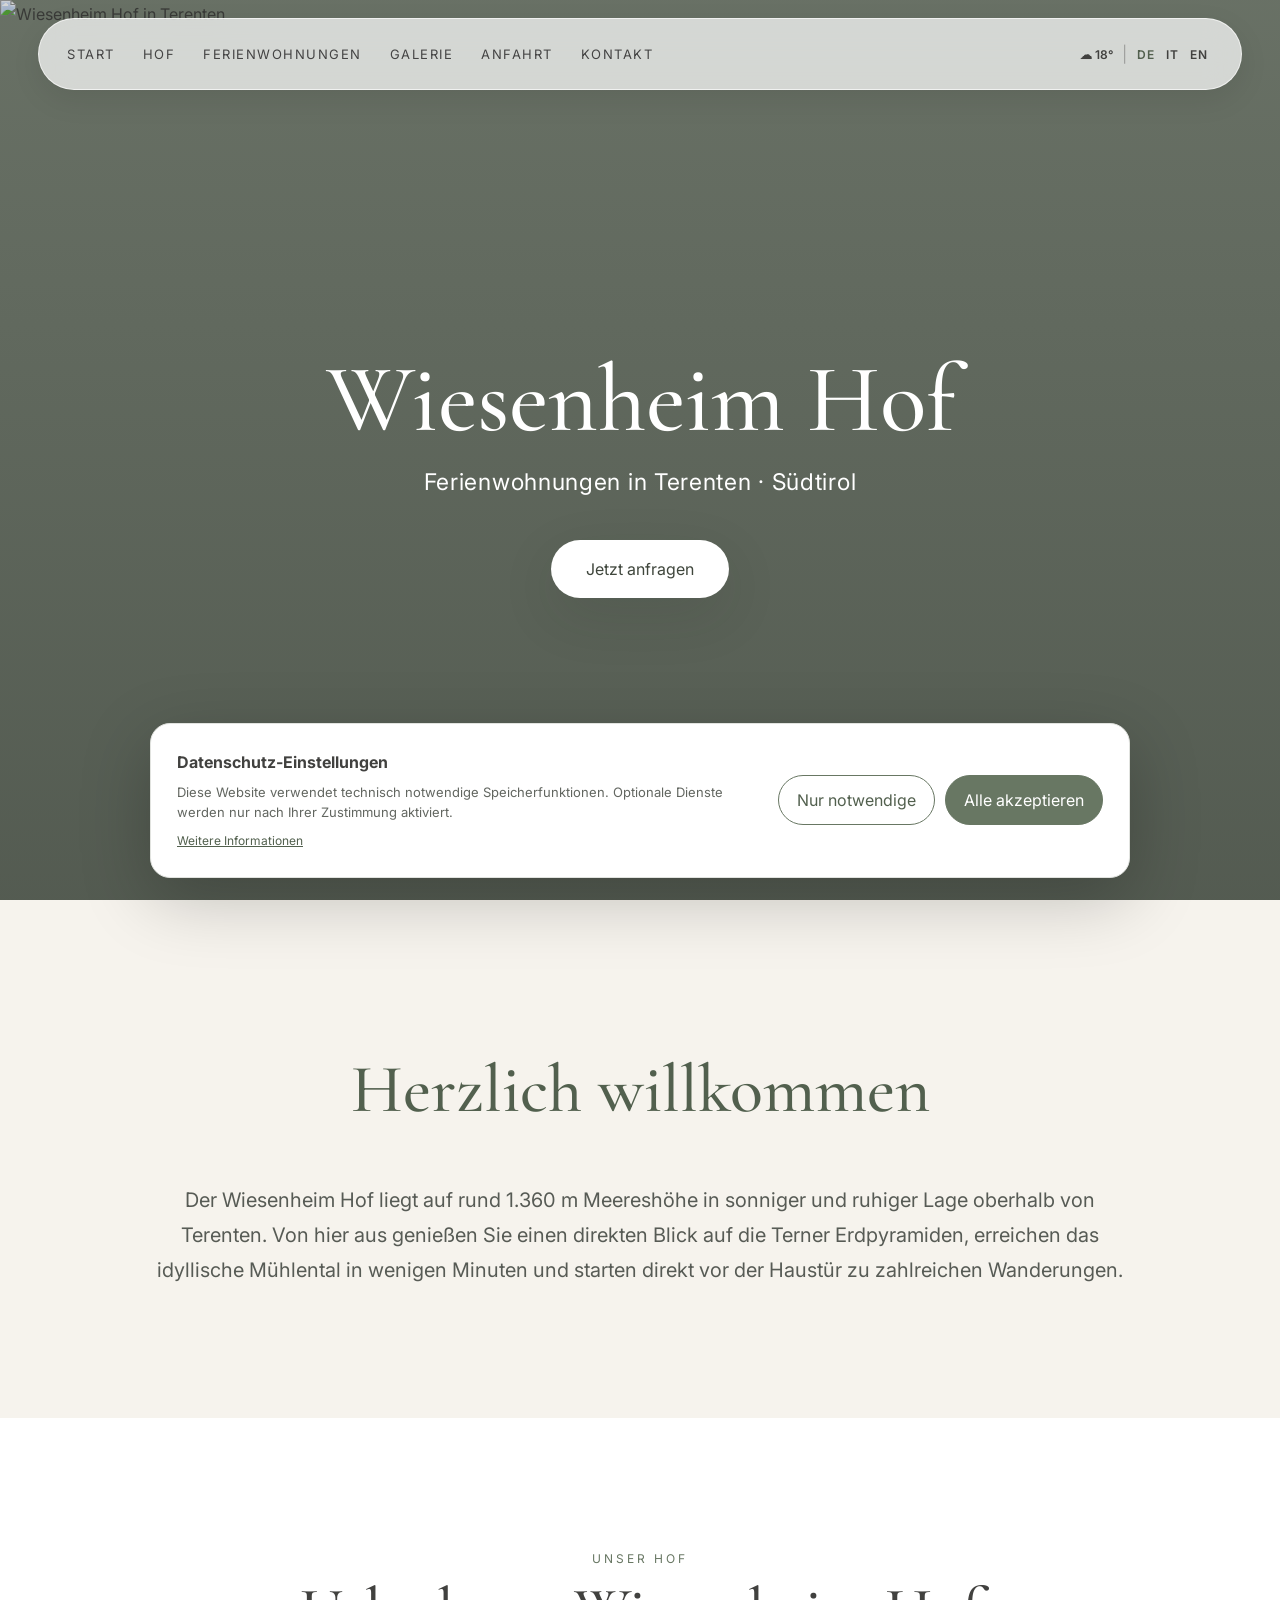
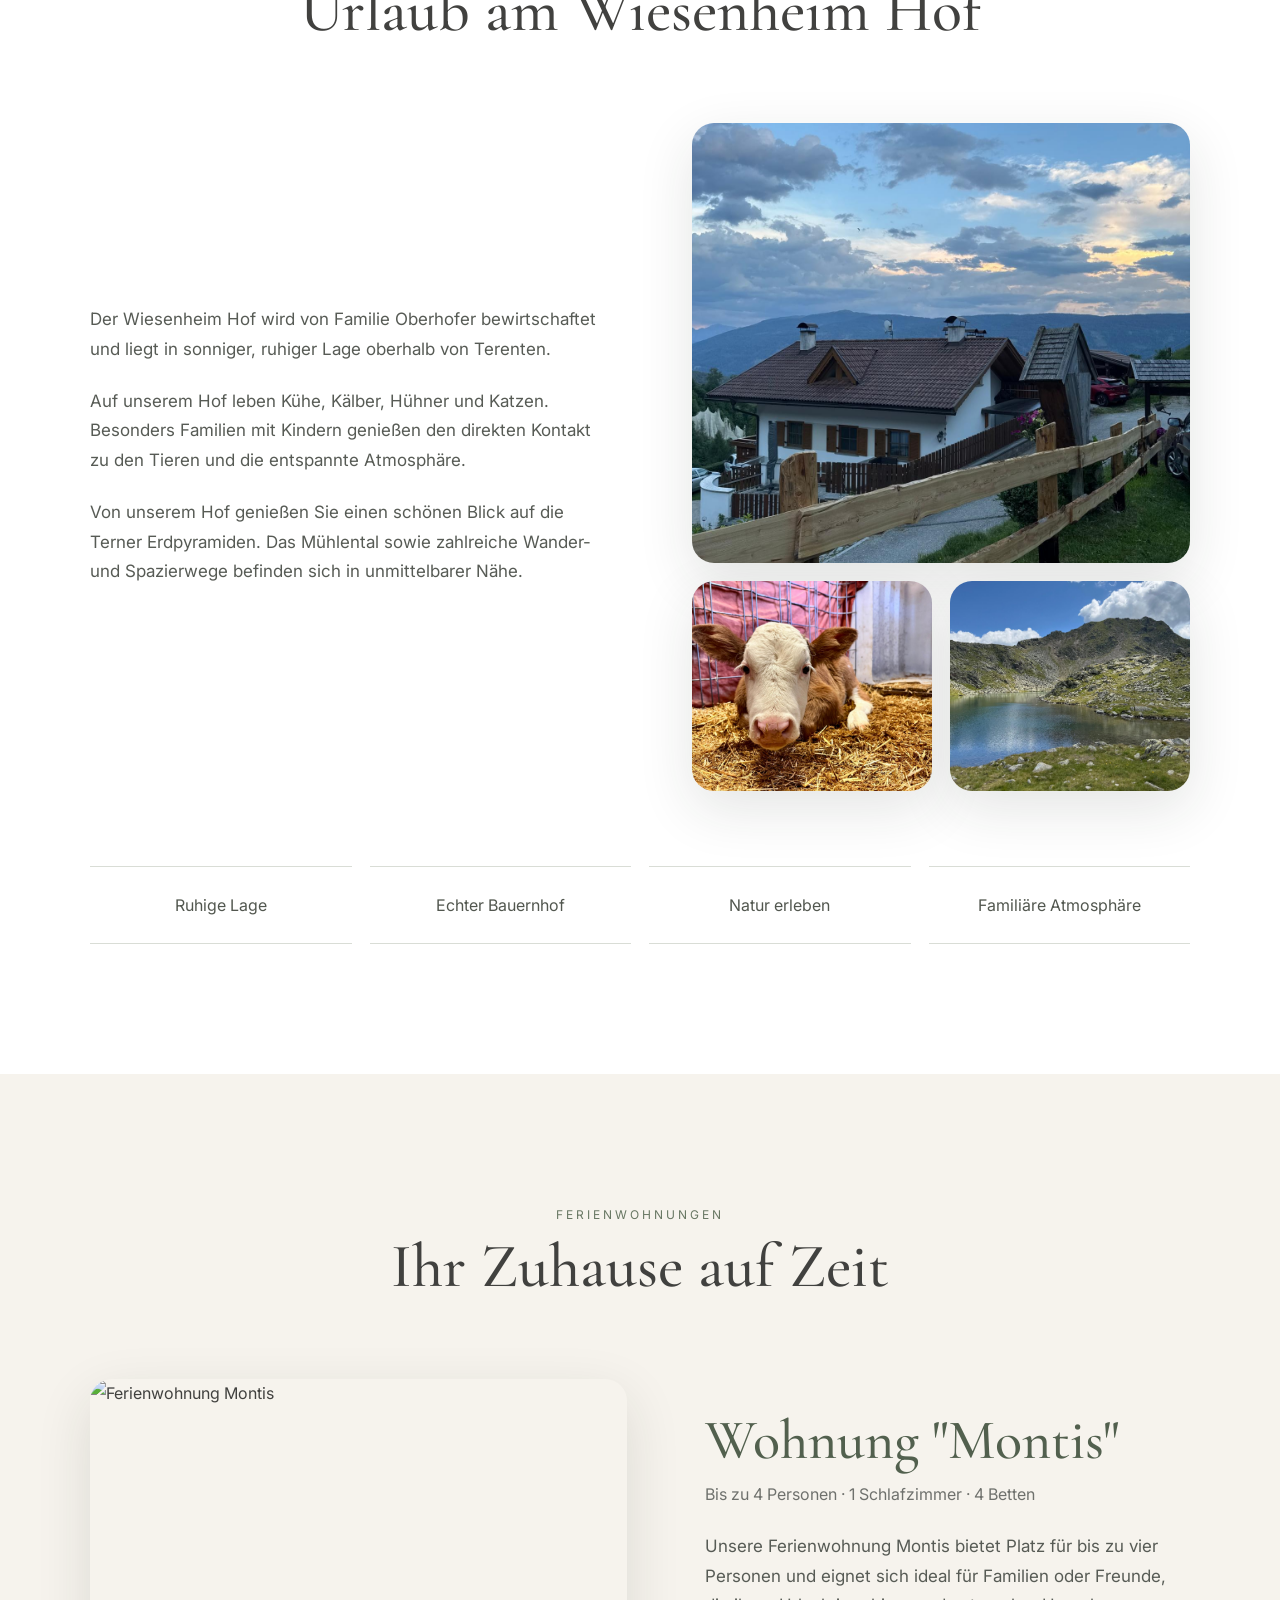
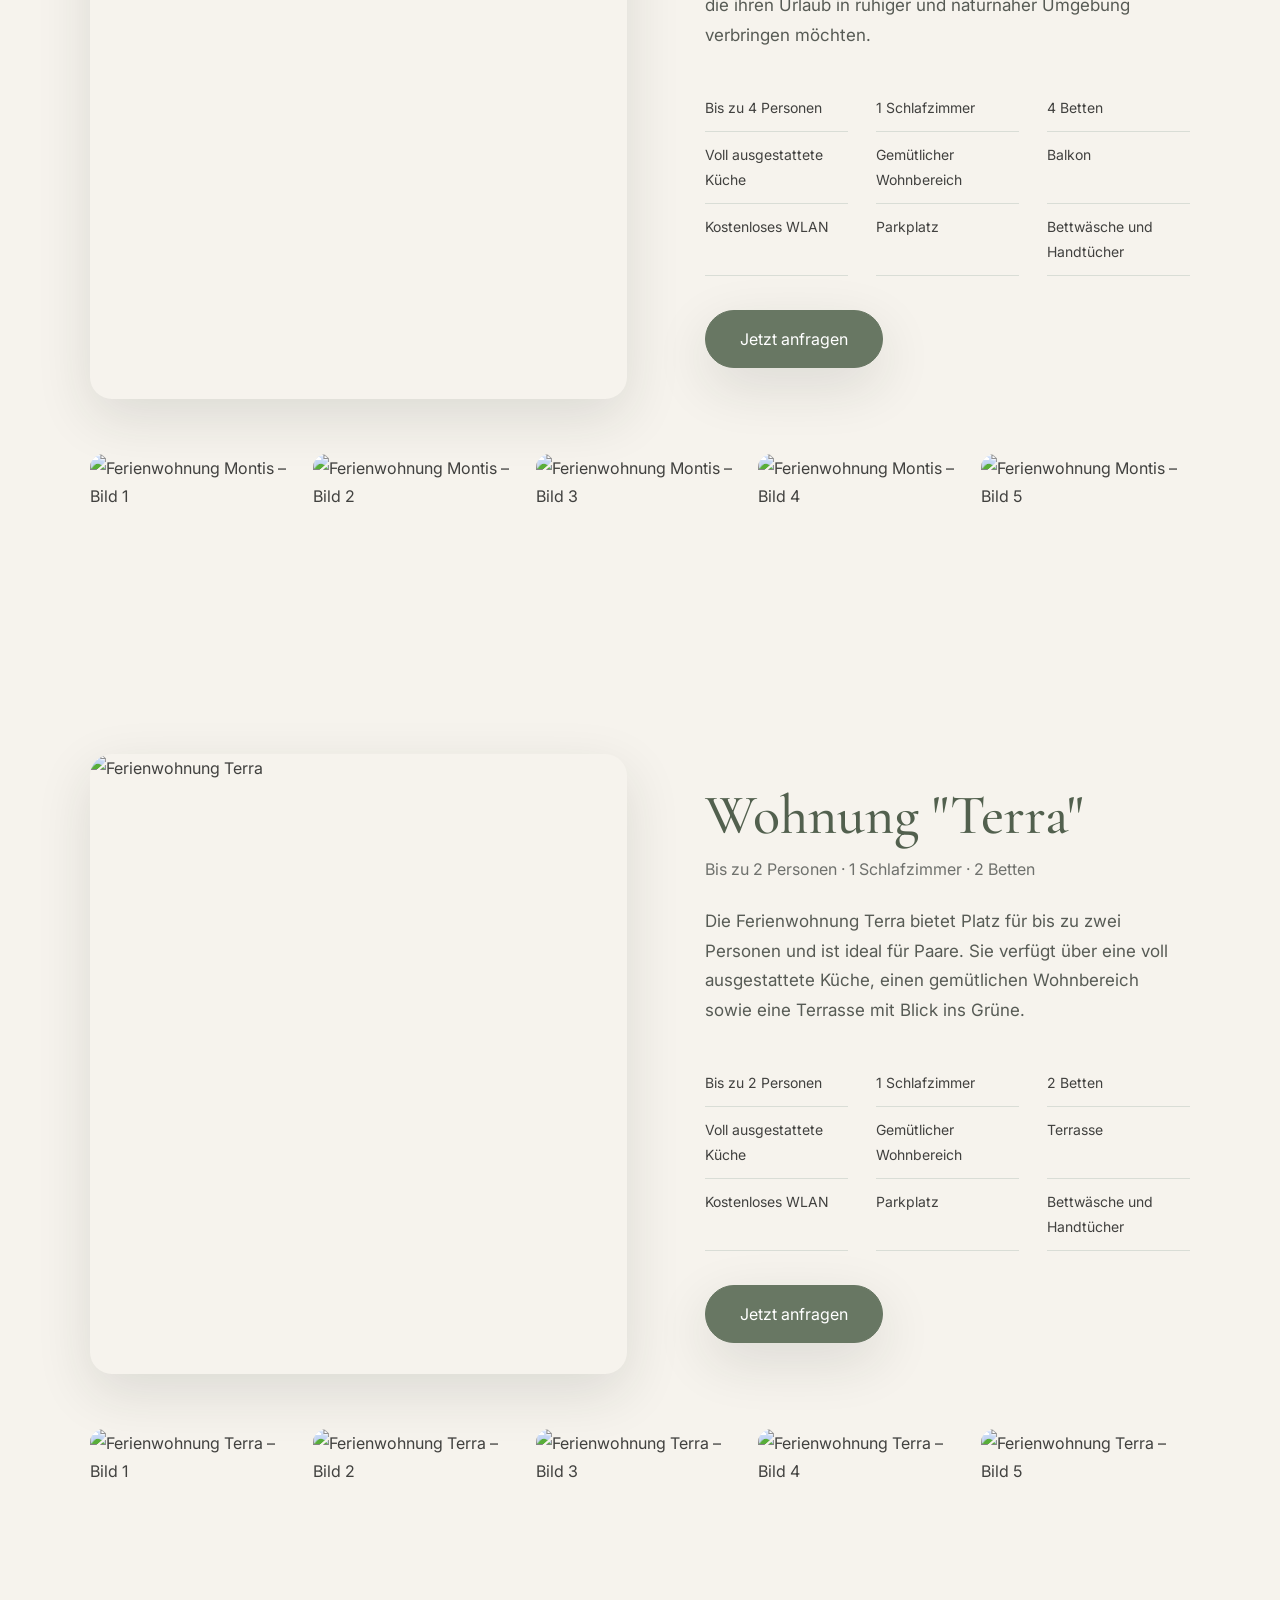
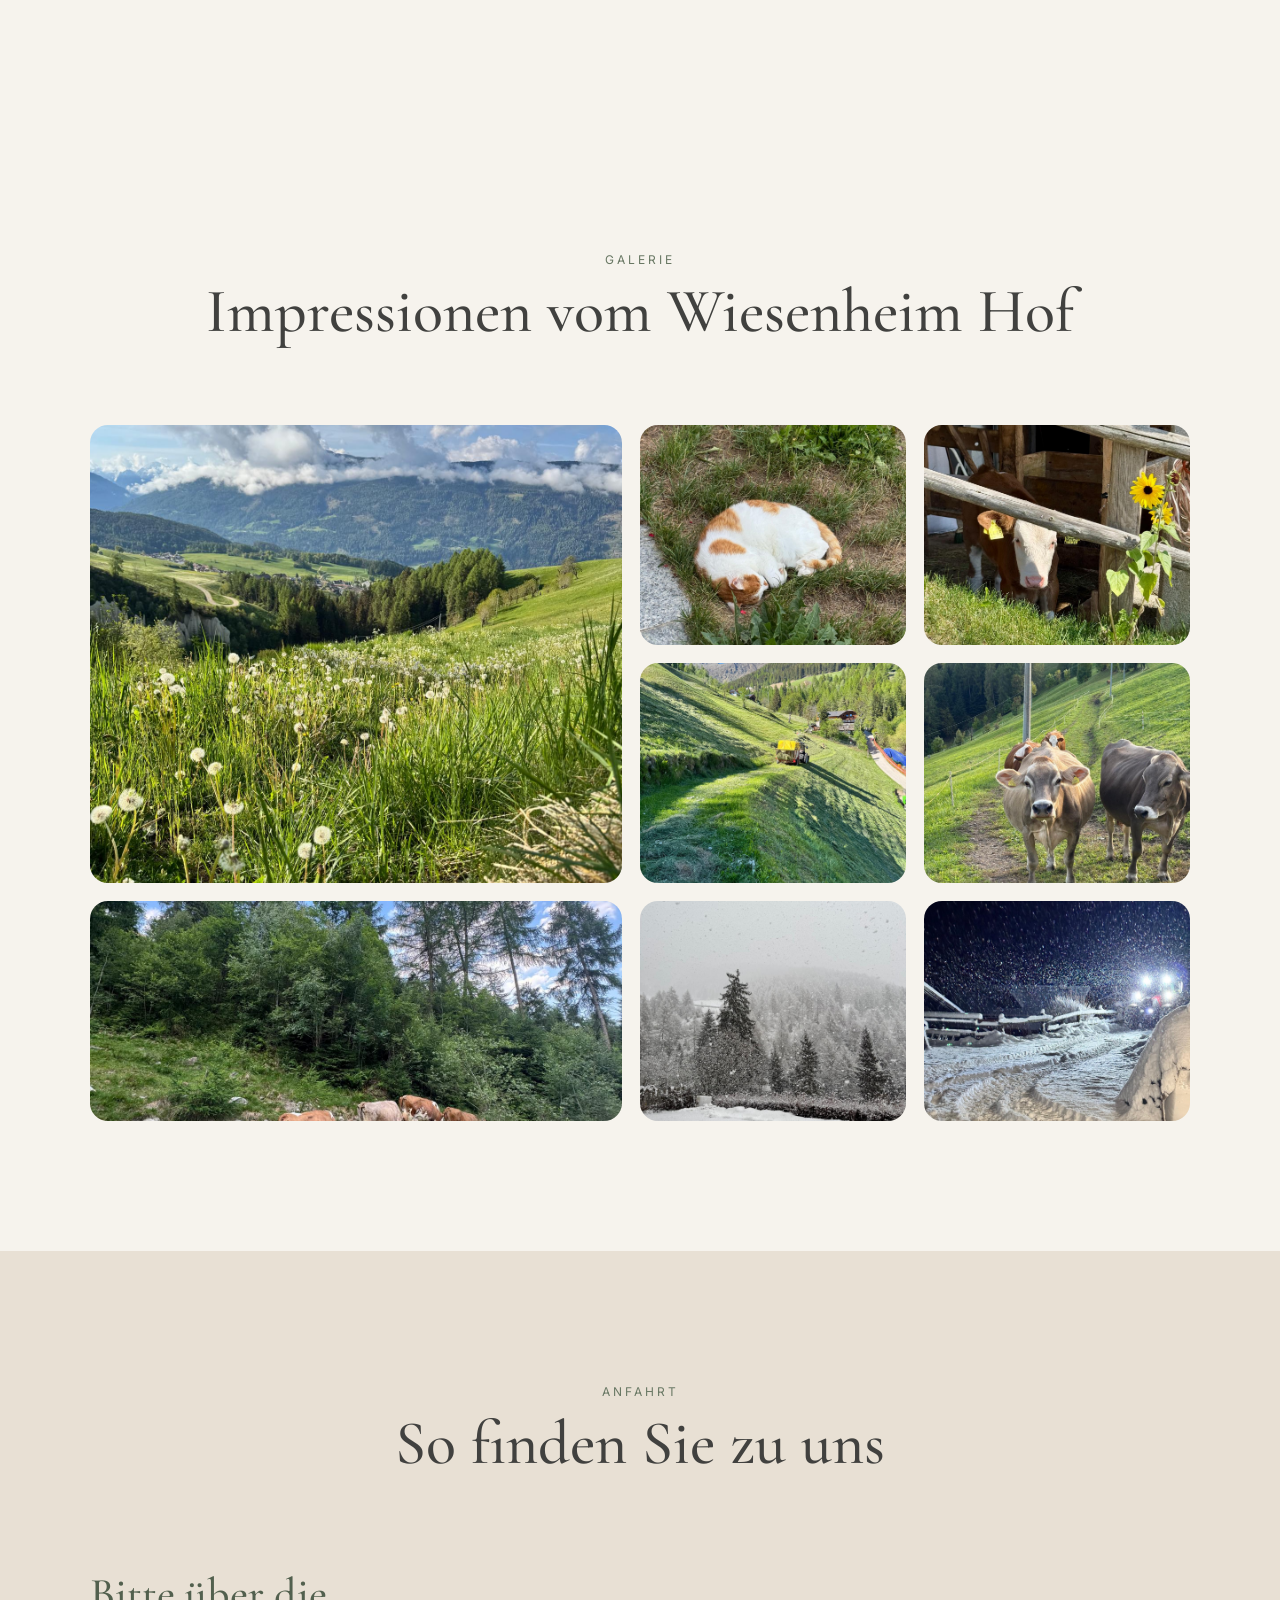
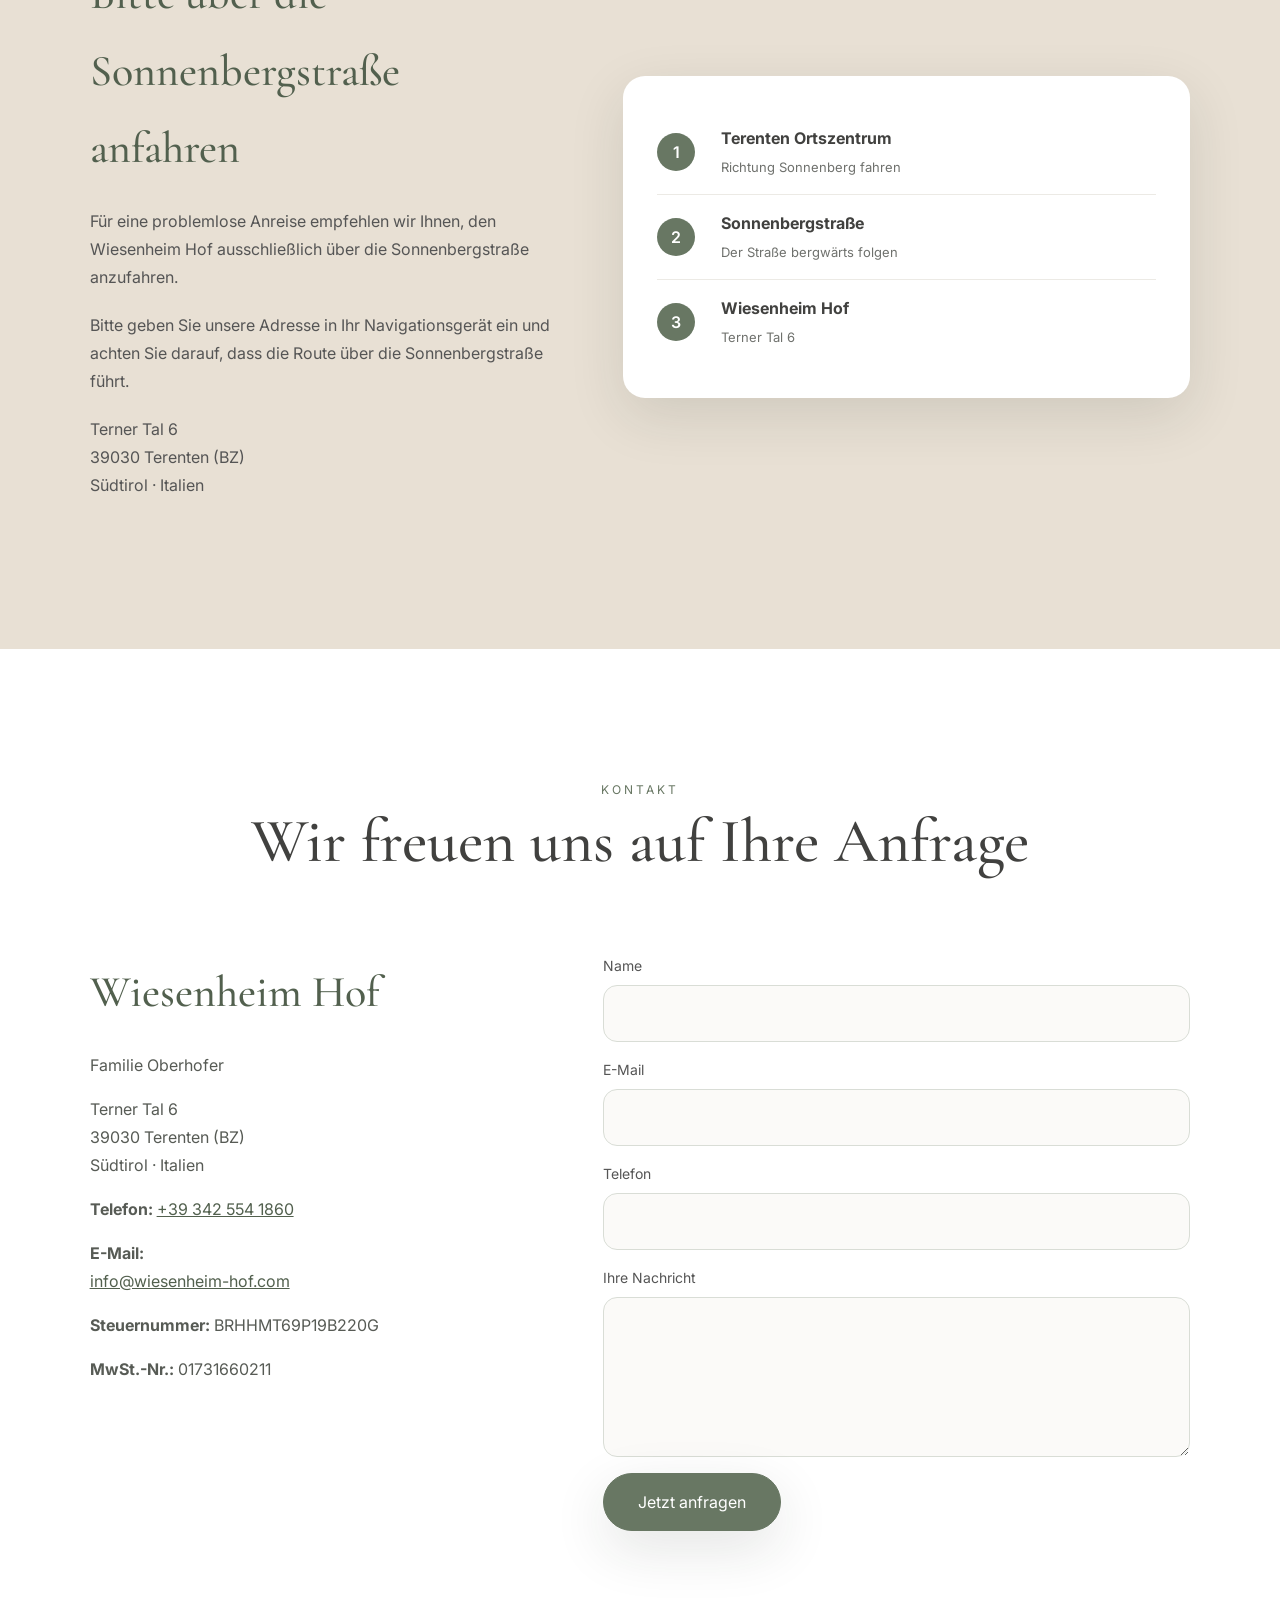
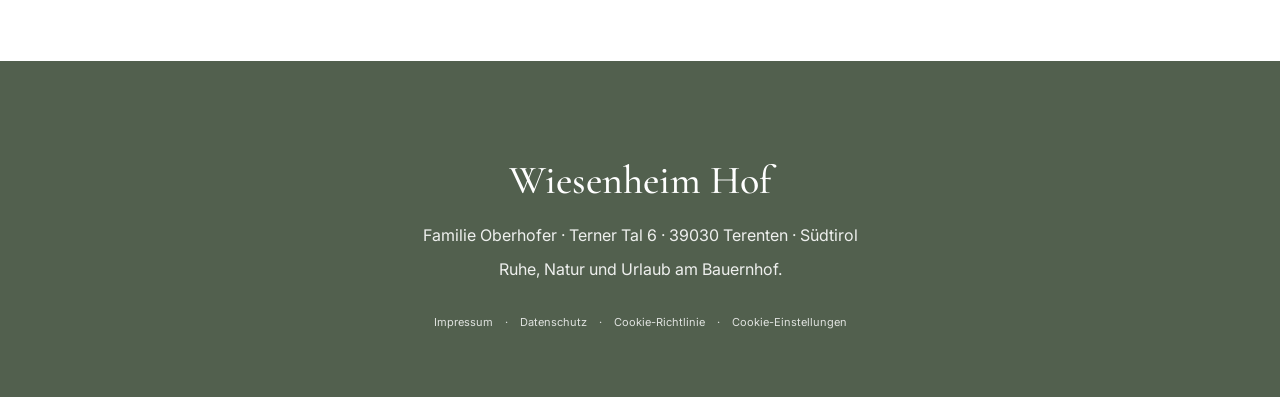
==== commit 3eada7ea: "new version Updated meta tags and apartment details for SEO and content accuracy." ====
--- a/index.html
+++ b/index.html
@@ -4,43 +4,56 @@
   <meta charset="UTF-8">
   <meta name="viewport" content="width=device-width, initial-scale=1.0">
 
-  <title>Wiesenheim Hof | Ferienwohnungen in Terenten – Urlaub am Bauernhof in Südtirol</title>
-
-<meta name="description" content="Urlaub am Wiesenheim Hof in Terenten. Gemütliche Ferienwohnungen Sole und Luna in sonniger, ruhiger Lage auf 1.360 m mit Blick auf die Terner Erdpyramiden und das Mühlental.">
-
-<meta name="keywords" content="Wiesenheim Hof, Terenten, Ferienwohnung Terenten, Urlaub am Bauernhof Südtirol, Ferienwohnung Südtirol, Erdpyramiden Terenten, Mühlental, Pustertal">
-
-<meta name="author" content="Familie Oberhofer">
-
-<meta name="robots" content="index, follow">
-
-<meta name="theme-color" content="#687763">
-
-<meta property="og:type" content="website">
-<meta property="og:title" content="Wiesenheim Hof | Ferienwohnungen in Terenten">
-<meta property="og:description" content="Urlaub am Bauernhof in sonniger Lage oberhalb von Terenten mit Blick auf die Terner Erdpyramiden.">
-<meta property="og:image" content="https://www.wiesenheim-hof.it/assets/images/hero/startbild.jpg">
-<meta property="og:url" content="https://www.wiesenheim-hof.it/">
-<meta property="og:locale" content="de_DE">
-
-<meta name="twitter:card" content="summary_large_image">
-<meta name="twitter:title" content="Wiesenheim Hof">
-<meta name="twitter:description" content="Ferienwohnungen in Terenten – Urlaub am Bauernhof in Südtirol.">
-<meta name="twitter:image" content="https://www.wiesenheim-hof.it/assets/images/hero/startbild.jpg">
-
-<link rel="canonical" href="https://www.wiesenheim-hof.it/">
+  <title>Wiesenheim Hof | Ferienwohnungen in Terenten, Südtirol</title>
+
+  <meta name="description"
+        content="Ferienwohnungen Montis und Terra am Wiesenheim Hof in Terenten, Südtirol. Ruhiger Bauernhof auf 1.360 m nahe Erdpyramiden und Mühlental.">
+
+  <meta name="author" content="Familie Oberhofer">
+  <meta name="robots" content="index, follow">
+  <meta name="theme-color" content="#687763">
+  <link rel="stylesheet" href="style.css">
+
+  <!-- FAVICON -->
+  <link rel="icon" type="image/png" href="assets/logo/favicon.png?v=2">
+
+
+  <!-- SOCIAL MEDIA / GOOGLE -->
+  <meta property="og:type" content="website">
+  <meta property="og:title" content="Wiesenheim Hof | Ferienwohnungen in Terenten">
+  <meta property="og:description"
+        content="Ferienwohnungen Montis und Terra am Wiesenheim Hof in Terenten, Südtirol – ruhig gelegen nahe Erdpyramiden und Mühlental.">
+  <meta property="og:image"
+        content="https://www.wiesenheim-hof.it/assets/images/hero/startbild.jpg">
+  <meta property="og:url"
+        content="https://www.wiesenheim-hof.it/">
+  <meta property="og:locale" content="de_DE">
+
+  <meta name="twitter:card" content="summary_large_image">
+  <meta name="twitter:title"
+        content="Wiesenheim Hof | Ferienwohnungen in Terenten">
+  <meta name="twitter:description"
+        content="Ferienwohnungen Montis und Terra am Wiesenheim Hof in Terenten, Südtirol.">
+  <meta name="twitter:image"
+        content="https://www.wiesenheim-hof.it/assets/images/hero/startbild.jpg">
+
+  <link rel="canonical"
+        href="https://www.wiesenheim-hof.it/">
 
   <link rel="stylesheet" href="style.css">
 
   <link rel="preconnect" href="https://fonts.googleapis.com">
   <link rel="preconnect" href="https://fonts.gstatic.com" crossorigin>
-  <link href="https://fonts.googleapis.com/css2?family=Cormorant+Garamond:wght@400;500;600&family=Inter:wght@300;400;500;600&display=swap" rel="stylesheet">
+
+  <link href="https://fonts.googleapis.com/css2?family=Cormorant+Garamond:wght@400;500;600&family=Inter:wght@300;400;500;600&display=swap"
+        rel="stylesheet">
 
   <script type="application/ld+json">
 {
   "@context":"https://schema.org",
   "@type":"LodgingBusiness",
   "name":"Wiesenheim Hof",
+  "description":"Ferienwohnungen Montis und Terra am Wiesenheim Hof in Terenten, Südtirol. Ruhige Lage auf 1.360 m nahe Erdpyramiden und Mühlental.",
   "address":{
     "@type":"PostalAddress",
     "streetAddress":"Terner Tal 6",
@@ -48,8 +61,8 @@
     "addressLocality":"Terenten",
     "addressCountry":"IT"
   },
-  "email":"info@wiesenheim-hof.it",
-  "telephone":"",
+  "email":"info@wiesenheim-hof.com",
+  "telephone":"+39 342 554 1860",
   "url":"https://www.wiesenheim-hof.it",
   "image":"https://www.wiesenheim-hof.it/assets/images/hero/startbild.jpg",
   "priceRange":"€€"
@@ -81,8 +94,11 @@
     <div class="nav-right">
 
     <div class="weather">
-        <span id="weatherIcon">🌤</span>
-        <span id="weatherTemp">18°</span>
+    <a href="https://wetter.provinz.bz.it/de/gemeindewetter/terenten"
+     target="_blank"
+     rel="noopener noreferrer">
+    ☁ <span id="weatherTemp">18°</span>
+    </a>
     </div>
 
     <span class="nav-divider">|</span>
@@ -209,35 +225,35 @@
       <h2 data-i18n="apartments_title">Ihr Zuhause auf Zeit</h2>
     </div>
 
-    <!-- SOLE -->
+    <!-- MONTIS -->
     <article class="apartment">
 
       <div class="apartment-image">
         <img class="lightbox-item"
-             src="assets/images/sole/sole1.jpg"
-             alt="Ferienwohnung Sole">
+             src="assets/images/montis/montis1.jpg"
+             alt="Ferienwohnung Montis">
       </div>
 
       <div class="apartment-content">
 
-        <h3>Sole</h3>
-
-        <p class="apartment-info" data-i18n="sole_info">
+        <h3 data-i18n="montis_title">Wohnung "Montis"</h3>
+
+        <p class="apartment-info" data-i18n="montis_info">
           Bis zu 4 Personen · 1 Schlafzimmer · 4 Betten
         </p>
 
-        <p class="apartment-copy" data-i18n="sole_text">
-          Unsere Ferienwohnung Sole bietet Platz für bis zu vier Personen und eignet sich ideal
+        <p class="apartment-copy" data-i18n="montis_text">
+          Unsere Ferienwohnung Montis bietet Platz für bis zu vier Personen und eignet sich ideal
           für Familien oder Freunde, die ihren Urlaub in ruhiger und naturnaher Umgebung verbringen möchten.
         </p>
 
         <div class="features">
-          <div data-i18n="sole_f1">Bis zu 4 Personen</div>
-          <div data-i18n="sole_f2">1 Schlafzimmer</div>
-          <div data-i18n="sole_f3">4 Betten</div>
+          <div data-i18n="montis_f1">Bis zu 4 Personen</div>
+          <div data-i18n="montis_f2">1 Schlafzimmer</div>
+          <div data-i18n="montis_f3">4 Betten</div>
           <div data-i18n="common_f4">Voll ausgestattete Küche</div>
           <div data-i18n="common_f5">Gemütlicher Wohnbereich</div>
-          <div data-i18n="common_f6">Balkon</div>
+          <div data-i18n="montis_f6">Balkon</div>
           <div data-i18n="common_f7">Kostenloses WLAN</div>
           <div data-i18n="common_f8">Parkplatz</div>
           <div data-i18n="common_f9">Bettwäsche und Handtücher</div>
@@ -252,42 +268,42 @@
     </article>
 
     <div class="apartment-gallery">
-      <img class="lightbox-item" src="assets/images/sole/sole1.jpg" alt="Ferienwohnung Sole – Bild 1">
-      <img class="lightbox-item" src="assets/images/sole/sole2.jpg" alt="Ferienwohnung Sole – Bild 2">
-      <img class="lightbox-item" src="assets/images/sole/sole3.jpg" alt="Ferienwohnung Sole – Bild 3">
-      <img class="lightbox-item" src="assets/images/sole/sole4.jpg" alt="Ferienwohnung Sole – Bild 4">
-      <img class="lightbox-item" src="assets/images/sole/sole5.jpg" alt="Ferienwohnung Sole – Bild 5">
-    </div>
-
-    <!-- LUNA -->
+      <img class="lightbox-item" src="assets/images/montis/montis1.jpg" alt="Ferienwohnung Montis – Bild 1">
+      <img class="lightbox-item" src="assets/images/montis/montis2.jpg" alt="Ferienwohnung Montis – Bild 2">
+      <img class="lightbox-item" src="assets/images/montis/montis3.jpg" alt="Ferienwohnung Montis – Bild 3">
+      <img class="lightbox-item" src="assets/images/montis/montis4.jpg" alt="Ferienwohnung Montis – Bild 4">
+      <img class="lightbox-item" src="assets/images/montis/montis5.jpg" alt="Ferienwohnung Montis – Bild 5">
+    </div>
+
+    <!-- TERRA -->
     <article class="apartment">
 
       <div class="apartment-image">
         <img class="lightbox-item"
-             src="assets/images/luna/luna1.jpg"
-             alt="Ferienwohnung Luna">
+             src="assets/images/terra/terra1.jpg"
+             alt="Ferienwohnung Terra">
       </div>
 
       <div class="apartment-content">
 
-        <h3>Luna</h3>
-
-        <p class="apartment-info" data-i18n="luna_info">
-          Bis zu 3 Personen · 1 Schlafzimmer · 3 Betten
-        </p>
-
-        <p class="apartment-copy" data-i18n="luna_text">
-          Die Ferienwohnung Luna bietet Platz für bis zu drei Personen und ist ideal für Paare oder kleine Familien.
-          Sie verfügt über eine voll ausgestattete Küche, einen gemütlichen Wohnbereich sowie einen Balkon mit Blick ins Grüne.
+        <h3 data-i18n="terra_title">Wohnung "Terra"</h3>
+
+        <p class="apartment-info" data-i18n="terra_info">
+          Bis zu 2 Personen · 1 Schlafzimmer · 2 Betten
+        </p>
+
+        <p class="apartment-copy" data-i18n="terra_text">
+          Die Ferienwohnung Terra bietet Platz für bis zu zwei Personen und ist ideal für Paare.
+          Sie verfügt über eine voll ausgestattete Küche, einen gemütlichen Wohnbereich sowie eine Terrasse mit Blick ins Grüne.
         </p>
 
         <div class="features">
-          <div data-i18n="luna_f1">Bis zu 3 Personen</div>
-          <div data-i18n="luna_f2">1 Schlafzimmer</div>
-          <div data-i18n="luna_f3">3 Betten</div>
+          <div data-i18n="terra_f1">Bis zu 2 Personen</div>
+          <div data-i18n="terra_f2">1 Schlafzimmer</div>
+          <div data-i18n="terra_f3">2 Betten</div>
           <div data-i18n="common_f4">Voll ausgestattete Küche</div>
           <div data-i18n="common_f5">Gemütlicher Wohnbereich</div>
-          <div data-i18n="common_f6">Balkon</div>
+          <div data-i18n="terra_f6">Terrasse</div>
           <div data-i18n="common_f7">Kostenloses WLAN</div>
           <div data-i18n="common_f8">Parkplatz</div>
           <div data-i18n="common_f9">Bettwäsche und Handtücher</div>
@@ -302,11 +318,11 @@
     </article>
 
     <div class="apartment-gallery">
-      <img class="lightbox-item" src="assets/images/luna/luna1.jpg" alt="Ferienwohnung Luna – Bild 1">
-      <img class="lightbox-item" src="assets/images/luna/luna2.jpg" alt="Ferienwohnung Luna – Bild 2">
-      <img class="lightbox-item" src="assets/images/luna/luna3.jpg" alt="Ferienwohnung Luna – Bild 3">
-      <img class="lightbox-item" src="assets/images/luna/luna4.jpg" alt="Ferienwohnung Luna – Bild 4">
-      <img class="lightbox-item" src="assets/images/luna/luna5.jpg" alt="Ferienwohnung Luna – Bild 5">
+      <img class="lightbox-item" src="assets/images/terra/terra1.jpg" alt="Ferienwohnung Terra – Bild 1">
+      <img class="lightbox-item" src="assets/images/terra/terra2.jpg" alt="Ferienwohnung Terra – Bild 2">
+      <img class="lightbox-item" src="assets/images/terra/terra3.jpg" alt="Ferienwohnung Terra – Bild 3">
+      <img class="lightbox-item" src="assets/images/terra/terra4.jpg" alt="Ferienwohnung Terra – Bild 4">
+      <img class="lightbox-item" src="assets/images/terra/terra5.jpg" alt="Ferienwohnung Terra – Bild 5">
     </div>
 
   </section>
@@ -320,14 +336,14 @@
     </div>
 
     <div class="gallery-grid">
-      <img class="lightbox-item reveal reveal-delay-1"src="assets/images/galerie/wiesenheim-hof-terenten1.jpg" alt="Wiesenheim Hof Galerie 1">
-      <img class="lightbox-item reveal reveal delay-2" src="assets/images/galerie/wiesenheim-hof-terenten2.jpg" alt="Wiesenheim Hof Galerie 2">
-      <img class="lightbox-item reveal reveal delay-3" src="assets/images/galerie/wiesenheim-hof-terenten3.jpg" alt="Wiesenheim Hof Galerie 3">
-      <img class="lightbox-item reveal reveal delay-4" src="assets/images/galerie/wiesenheim-hof-terenten4.jpg" alt="Wiesenheim Hof Galerie 4">
-      <img class="lightbox-item reveal reveal delay-5" src="assets/images/galerie/wiesenheim-hof-terenten5.jpg" alt="Wiesenheim Hof Galerie 5">
-      <img class="lightbox-item reveal reveal delay-6" src="assets/images/galerie/wiesenheim-hof-terenten6.jpg" alt="Wiesenheim Hof Galerie 6">
-      <img class="lightbox-item reveal reveal delay-7" src="assets/images/galerie/wiesenheim-hof-terenten7.jpg" alt="Wiesenheim Hof Galerie 7">
-      <img class="lightbox-item reveal reveal delay-8" src="assets/images/galerie/wiesenheim-hof-terenten8.jpg" alt="Wiesenheim Hof Galerie 8">
+      <img class="lightbox-item reveal reveal-delay-1" src="assets/images/galerie/wiesenheim-hof-terenten1.jpg" alt="Wiesenheim Hof Galerie 1">
+      <img class="lightbox-item reveal reveal-delay-2" src="assets/images/galerie/wiesenheim-hof-terenten2.jpg" alt="Wiesenheim Hof Galerie 2">
+      <img class="lightbox-item reveal reveal-delay-3" src="assets/images/galerie/wiesenheim-hof-terenten3.jpg" alt="Wiesenheim Hof Galerie 3">
+      <img class="lightbox-item reveal reveal-delay-4" src="assets/images/galerie/wiesenheim-hof-terenten4.jpg" alt="Wiesenheim Hof Galerie 4">
+      <img class="lightbox-item reveal reveal-delay-5" src="assets/images/galerie/wiesenheim-hof-terenten5.jpg" alt="Wiesenheim Hof Galerie 5">
+      <img class="lightbox-item reveal reveal-delay-6" src="assets/images/galerie/wiesenheim-hof-terenten6.jpg" alt="Wiesenheim Hof Galerie 6">
+      <img class="lightbox-item reveal reveal-delay-7" src="assets/images/galerie/wiesenheim-hof-terenten7.jpg" alt="Wiesenheim Hof Galerie 7">
+      <img class="lightbox-item reveal reveal-delay-8" src="assets/images/galerie/wiesenheim-hof-terenten8.jpg" alt="Wiesenheim Hof Galerie 8">
     </div>
 
   </section>
@@ -359,10 +375,9 @@
         </p>
 
         <p>
-          <strong>Wiesenheim Hof</strong><br>
-          Terner Tal 6<br>
-          39030 Terenten (BZ)<br>
-          Südtirol · Italien
+        <span data-i18n="address_street">Terner Tal 6</span><br>
+        <span data-i18n="address_city">39030 Terenten (BZ)</span><br>
+        <span data-i18n="address_region_country">Südtirol · Italien</span>
         </p>
 
       </div>
@@ -389,7 +404,7 @@
           <div class="route-dot">3</div>
           <div>
             <strong>Wiesenheim Hof</strong>
-            <span>Terner Tal 6</span>
+            <span data-i18n="address_street">Terner Tal 6</span>
           </div>
         </div>
 
@@ -416,35 +431,35 @@
         <p>Familie Oberhofer</p>
 
         <p>
-          Terner Tal 6<br>
-          39030 Terenten (BZ)<br>
-          Südtirol · Italien
+        <span data-i18n="address_street">Terner Tal 6</span><br>
+        <span data-i18n="address_city">39030 Terenten (BZ)</span><br>
+        <span data-i18n="address_region_country">Südtirol · Italien</span>
         </p>
 
         <p>
           <strong data-i18n="phone">Telefon:</strong>
-          <span data-i18n="to_follow">wird ergänzt</span>
+          <a href="tel:+393425541860">+39 342 554 1860</a>
         </p>
 
         <p>
           <strong>E-Mail:</strong><br>
-          <a href="mailto:info@wiesenheim-hof.it">info@wiesenheim-hof.it</a>
+          <a href="mailto:info@wiesenheim-hof.com">info@wiesenheim-hof.com</a>
         </p>
 
         <p>
           <strong data-i18n="tax_number">Steuernummer:</strong>
-          <span data-i18n="to_follow">wird ergänzt</span>
+          <span>BRHHMT69P19B220G</span>
         </p>
 
         <p>
           <strong data-i18n="vat_number">MwSt.-Nr.:</strong>
-          <span data-i18n="to_follow">wird ergänzt</span>
+          <span>01731660211</span>
         </p>
 
       </div>
 
       <form class="contact-form"
-            action="mailto:info@wiesenheim-hof.it"
+            action="mailto:info@wiesenheim-hof.com"
             method="post"
             enctype="text/plain">
 
@@ -489,7 +504,10 @@
   <h3>Wiesenheim Hof</h3>
 
   <p>
-    Familie Oberhofer · Terner Tal 6 · 39030 Terenten · Südtirol
+  Familie Oberhofer ·
+  <span data-i18n="footer_address">
+    Terner Tal 6 · 39030 Terenten · Südtirol
+  </span>
   </p>
 
   <p data-i18n="footer_text">
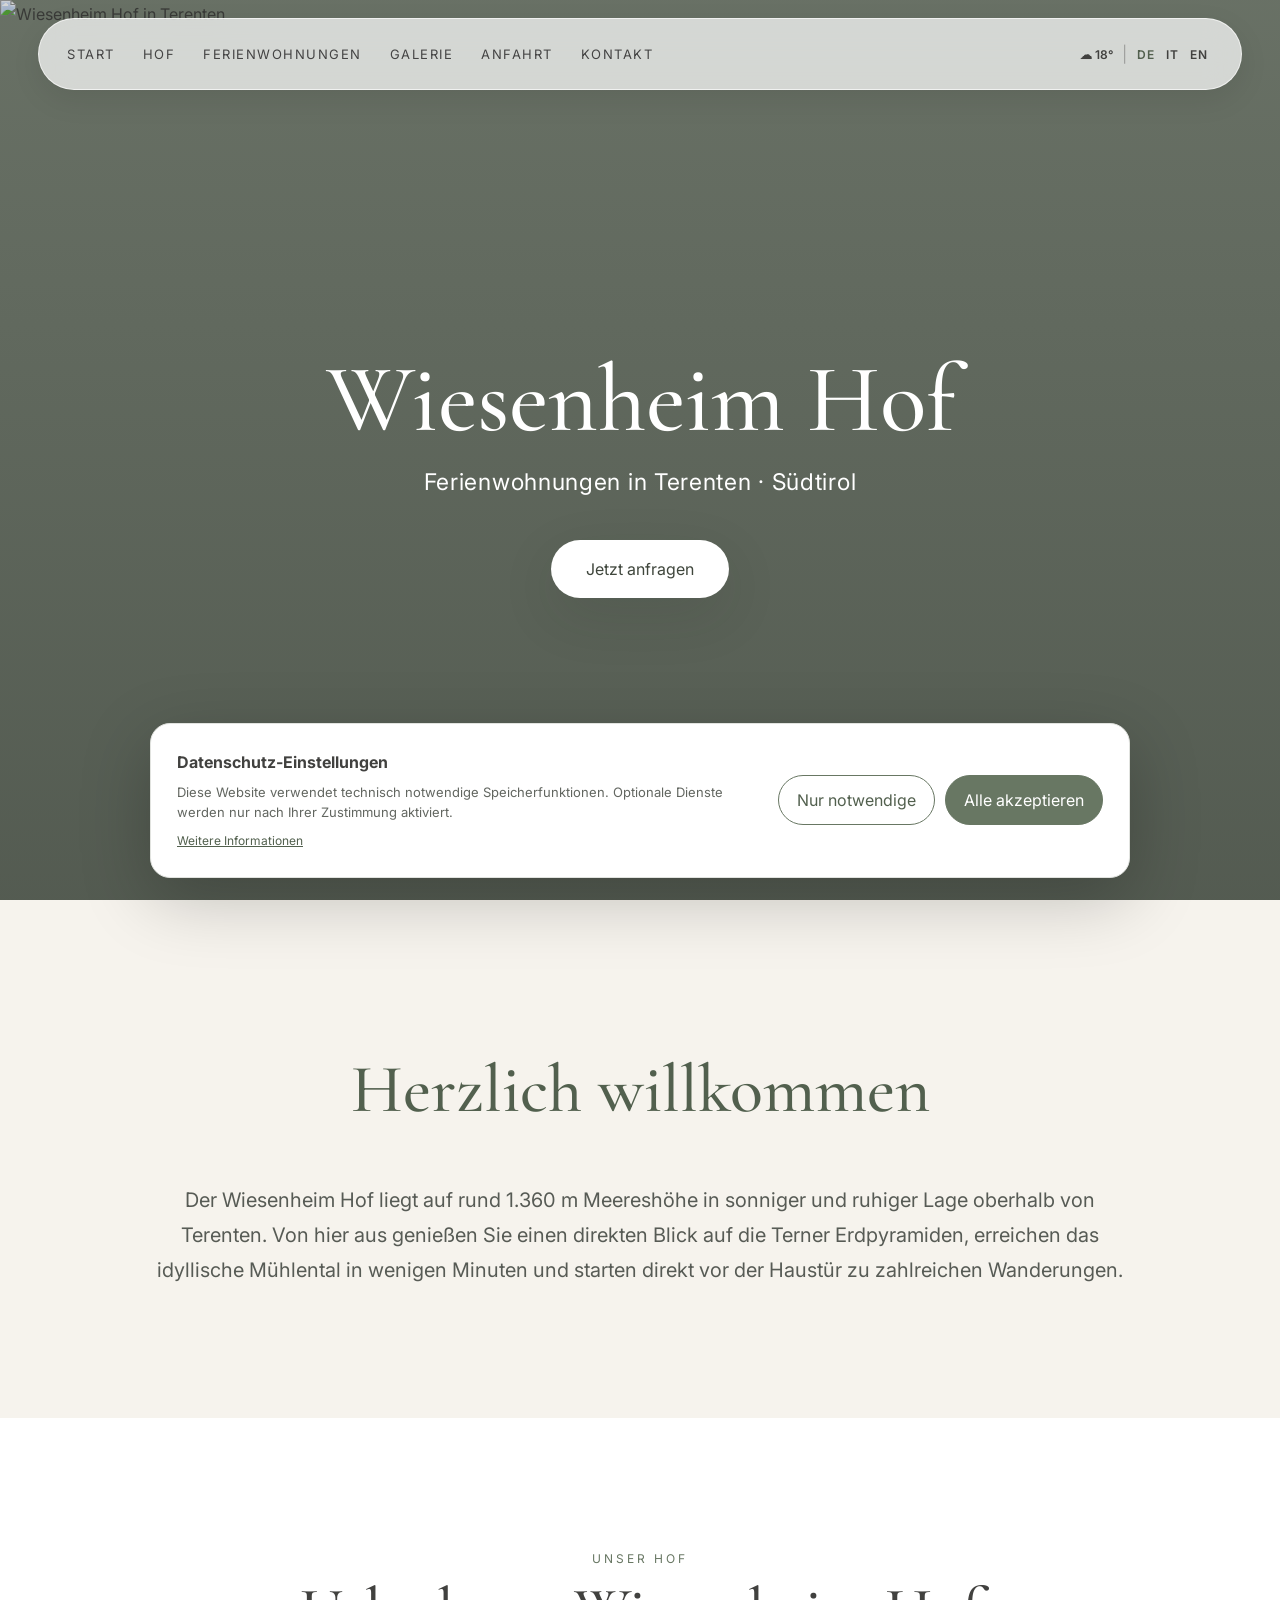
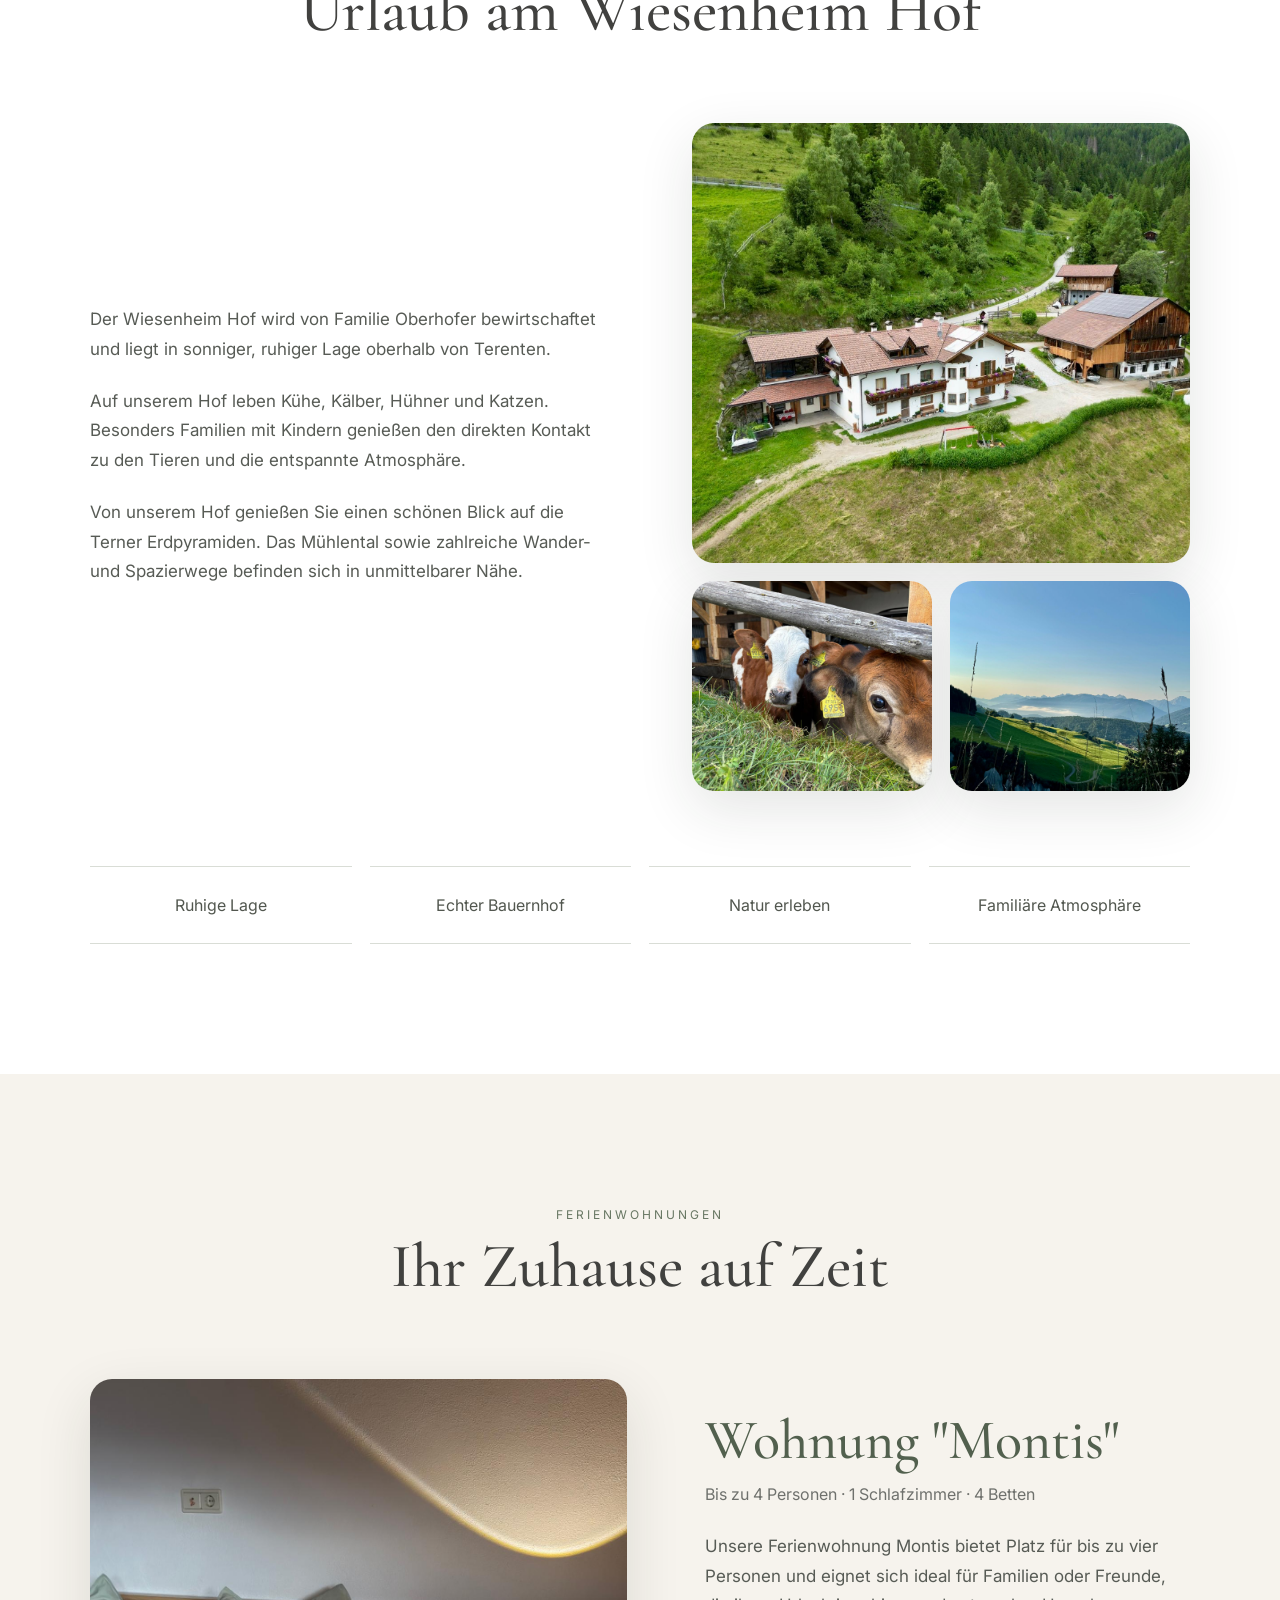
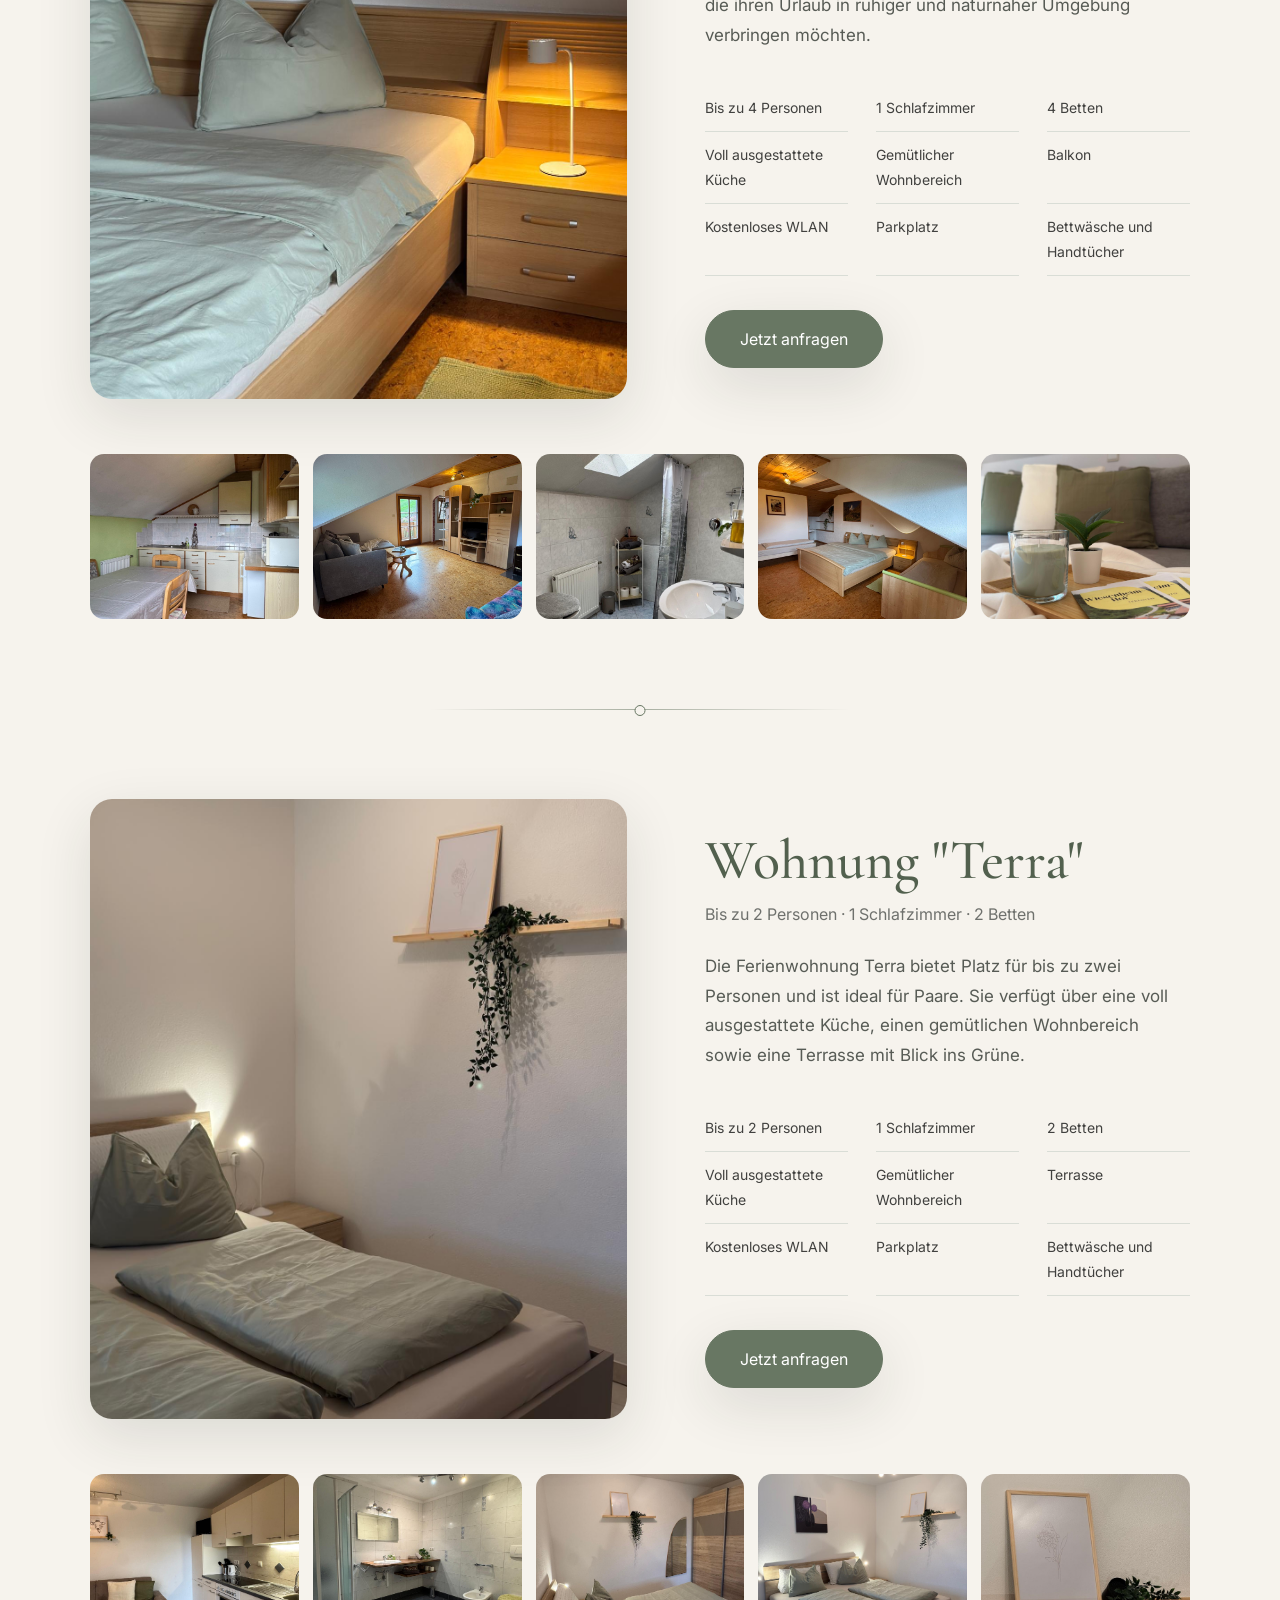
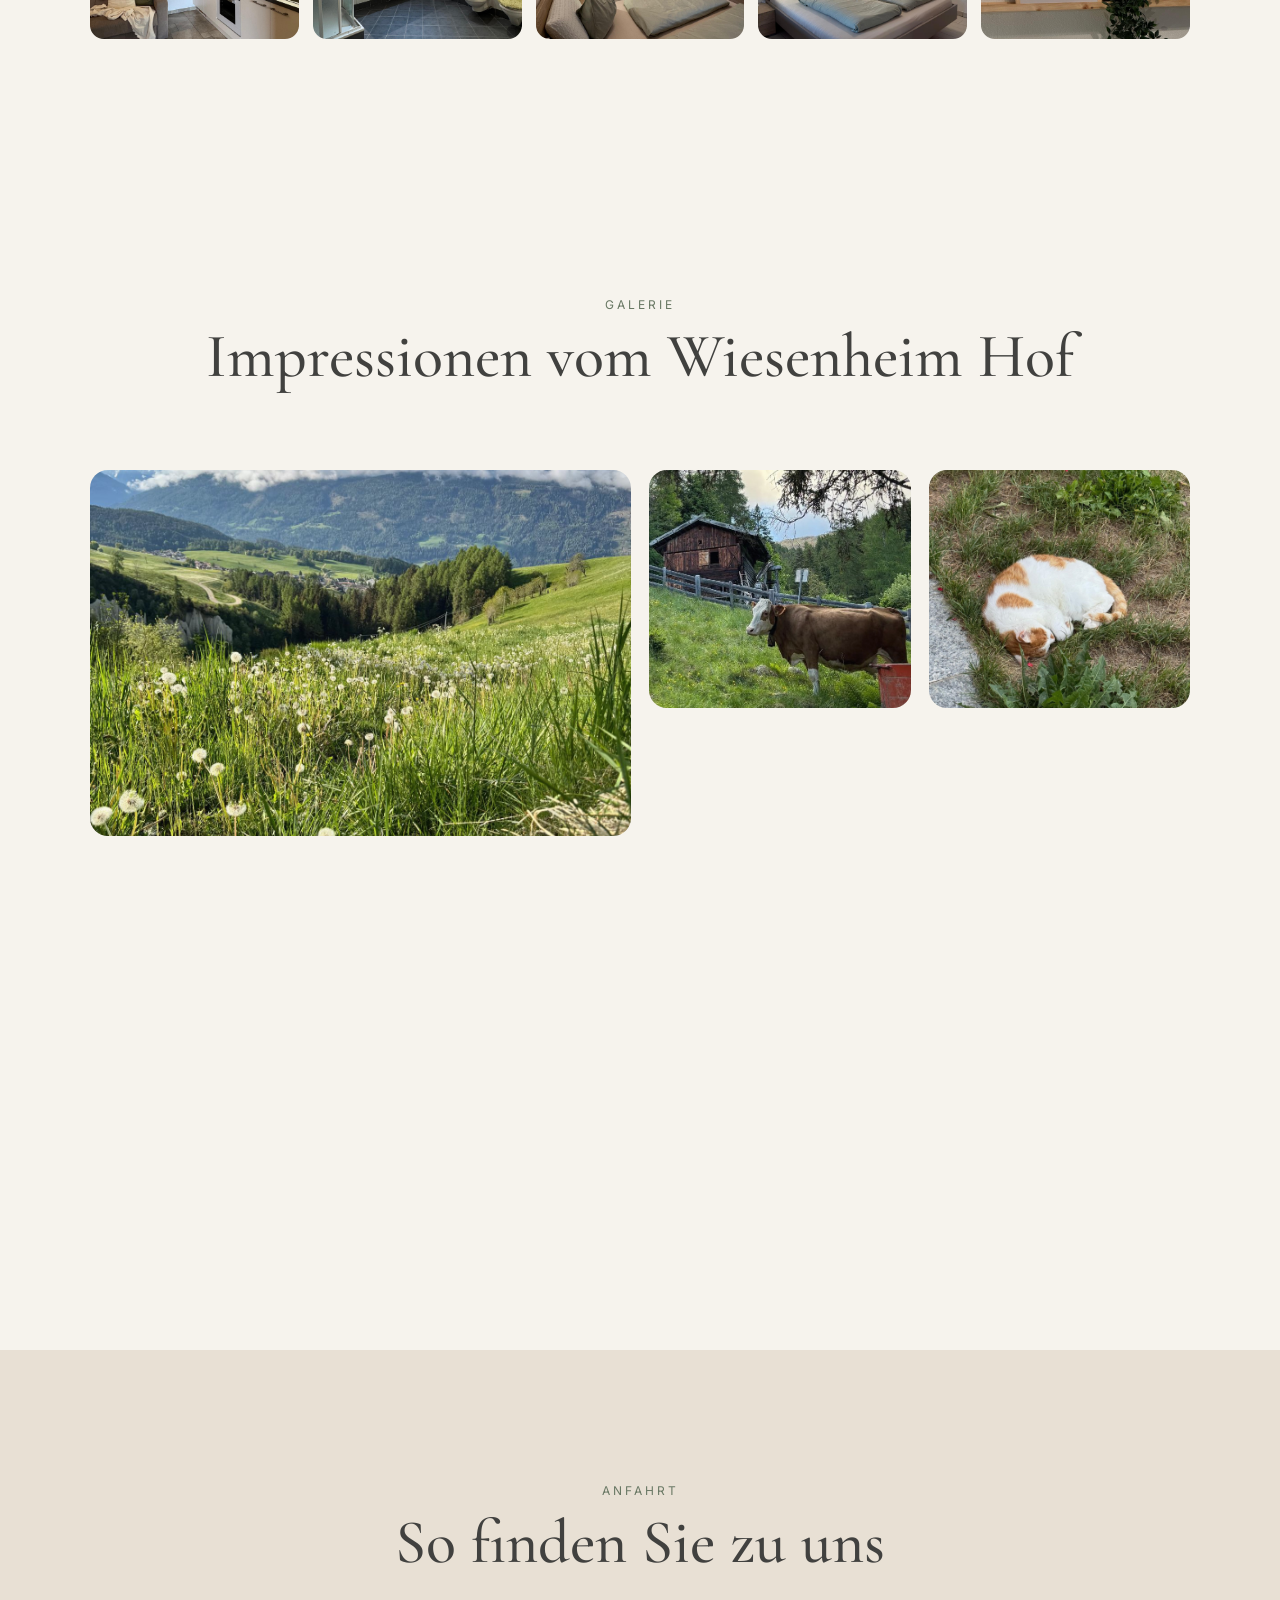
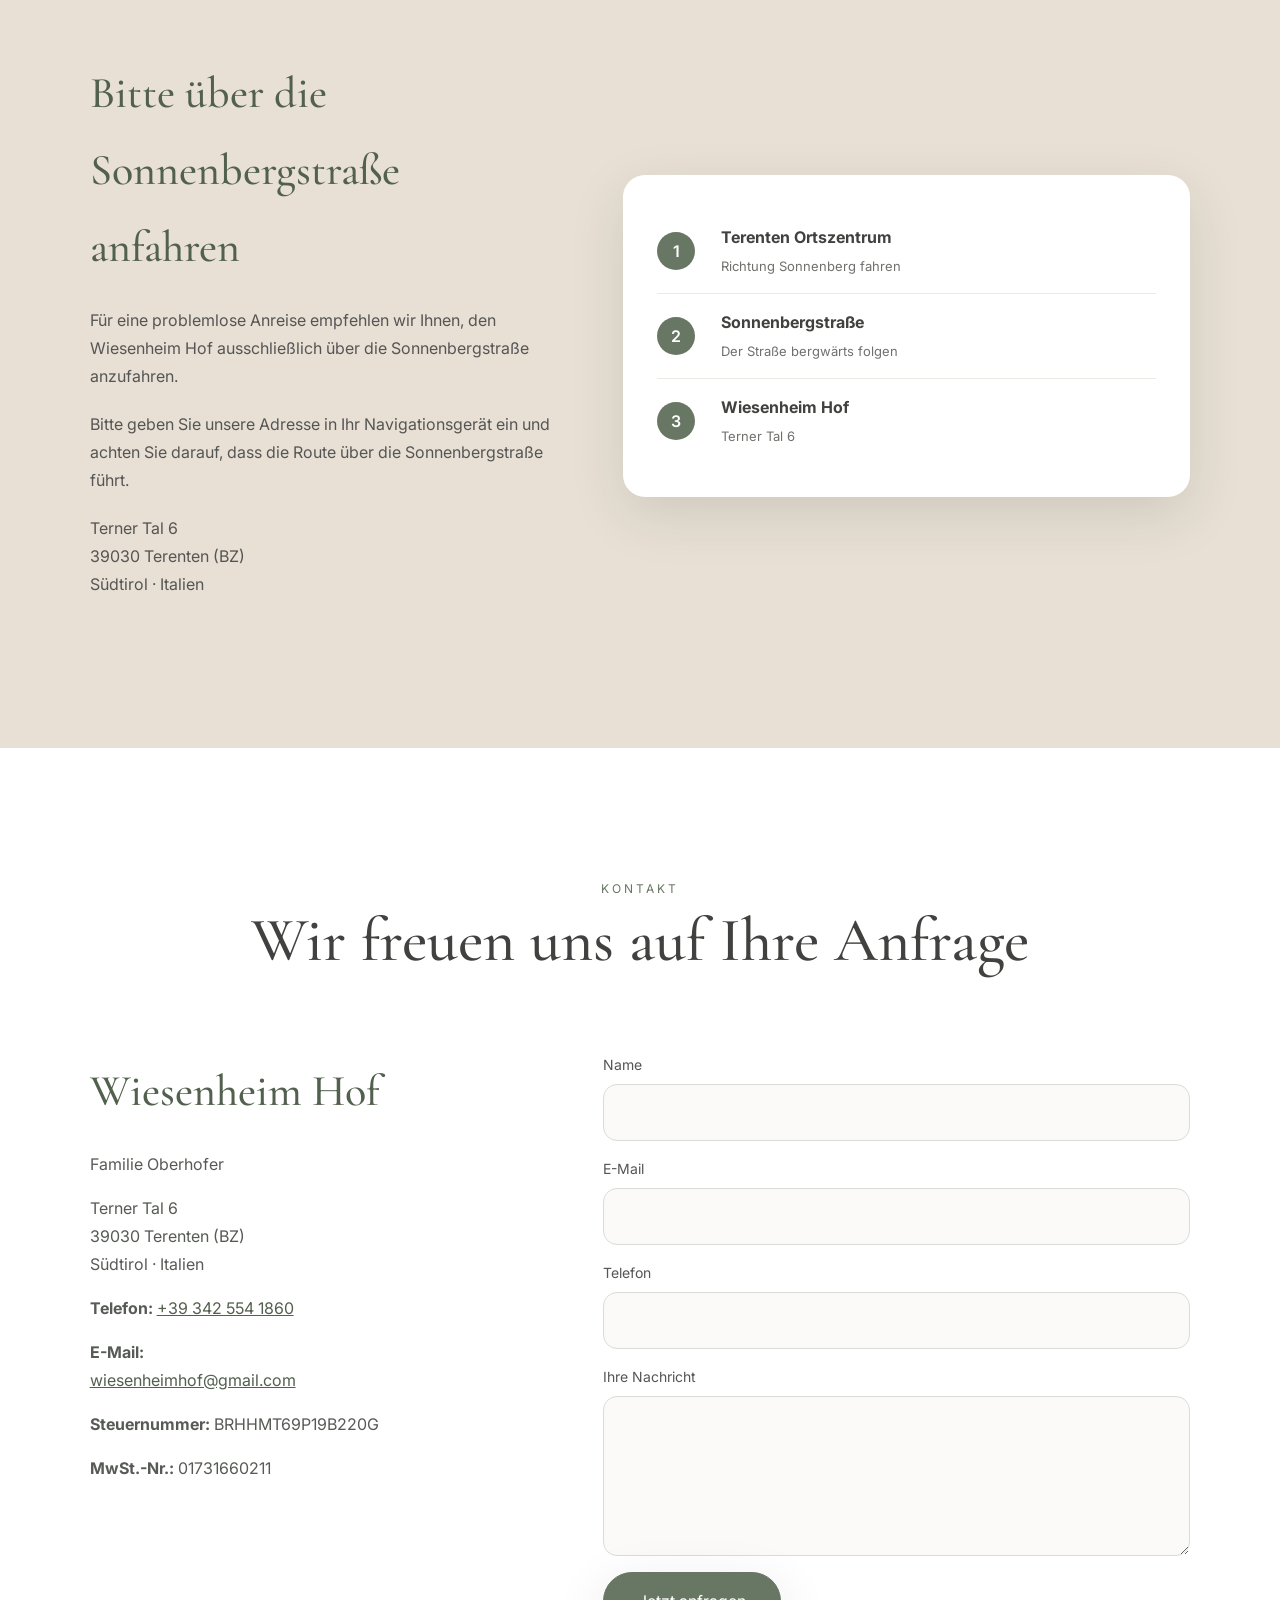
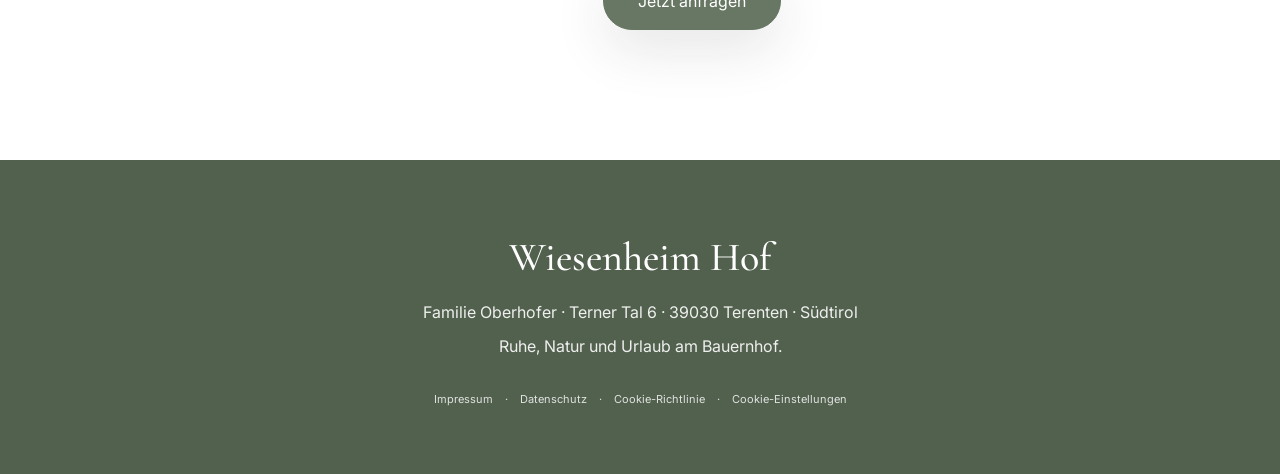
==== commit ae6f924f: "Add files via upload Website aktualisiert – Montis, Terra und finale Version" ====
--- a/index.html
+++ b/index.html
@@ -61,7 +61,7 @@
     "addressLocality":"Terenten",
     "addressCountry":"IT"
   },
-  "email":"info@wiesenheim-hof.com",
+  "email":"wiesenheimhof@gmail.com",
   "telephone":"+39 342 554 1860",
   "url":"https://www.wiesenheim-hof.it",
   "image":"https://www.wiesenheim-hof.it/assets/images/hero/startbild.jpg",
@@ -268,12 +268,12 @@
     </article>
 
     <div class="apartment-gallery">
-      <img class="lightbox-item" src="assets/images/montis/montis1.jpg" alt="Ferienwohnung Montis – Bild 1">
-      <img class="lightbox-item" src="assets/images/montis/montis2.jpg" alt="Ferienwohnung Montis – Bild 2">
-      <img class="lightbox-item" src="assets/images/montis/montis3.jpg" alt="Ferienwohnung Montis – Bild 3">
-      <img class="lightbox-item" src="assets/images/montis/montis4.jpg" alt="Ferienwohnung Montis – Bild 4">
-      <img class="lightbox-item" src="assets/images/montis/montis5.jpg" alt="Ferienwohnung Montis – Bild 5">
-    </div>
+  <img class="lightbox-item" src="assets/images/montis/montis2.jpg" alt="Ferienwohnung Montis – Bild 2">
+  <img class="lightbox-item" src="assets/images/montis/montis3.jpg" alt="Ferienwohnung Montis – Bild 3">
+  <img class="lightbox-item" src="assets/images/montis/montis4.jpg" alt="Ferienwohnung Montis – Bild 4">
+  <img class="lightbox-item" src="assets/images/montis/montis5.jpg" alt="Ferienwohnung Montis – Bild 5">
+  <img class="lightbox-item" src="assets/images/montis/montis6.jpg" alt="Ferienwohnung Montis – Bild 6">
+  </div>
 
     <!-- TERRA -->
     <article class="apartment">
@@ -318,12 +318,12 @@
     </article>
 
     <div class="apartment-gallery">
-      <img class="lightbox-item" src="assets/images/terra/terra1.jpg" alt="Ferienwohnung Terra – Bild 1">
-      <img class="lightbox-item" src="assets/images/terra/terra2.jpg" alt="Ferienwohnung Terra – Bild 2">
-      <img class="lightbox-item" src="assets/images/terra/terra3.jpg" alt="Ferienwohnung Terra – Bild 3">
-      <img class="lightbox-item" src="assets/images/terra/terra4.jpg" alt="Ferienwohnung Terra – Bild 4">
-      <img class="lightbox-item" src="assets/images/terra/terra5.jpg" alt="Ferienwohnung Terra – Bild 5">
-    </div>
+  <img class="lightbox-item" src="assets/images/terra/terra2.jpg" alt="Ferienwohnung Terra – Bild 2">
+  <img class="lightbox-item" src="assets/images/terra/terra3.jpg" alt="Ferienwohnung Terra – Bild 3">
+  <img class="lightbox-item" src="assets/images/terra/terra4.jpg" alt="Ferienwohnung Terra – Bild 4">
+  <img class="lightbox-item" src="assets/images/terra/terra5.jpg" alt="Ferienwohnung Terra – Bild 5">
+  <img class="lightbox-item" src="assets/images/terra/terra6.jpg" alt="Ferienwohnung Terra – Bild 6">
+  </div>
 
   </section>
 
@@ -443,7 +443,7 @@
 
         <p>
           <strong>E-Mail:</strong><br>
-          <a href="mailto:info@wiesenheim-hof.com">info@wiesenheim-hof.com</a>
+          <a href="mailto:wiesenheimhof@gmail.com">wiesenheimhof@gmail.com</a>
         </p>
 
         <p>
@@ -459,7 +459,7 @@
       </div>
 
       <form class="contact-form"
-            action="mailto:info@wiesenheim-hof.com"
+            action="mailto:wiesenheimhof@gmail.com"
             method="post"
             enctype="text/plain">
 
--- a/style.css
+++ b/style.css
@@ -169,7 +169,14 @@
   background:#7b8477;
 }
 
-.hero-media,
+.hero-media{
+  position:absolute;
+  inset:0;
+  width:100%;
+  height:100%;
+  overflow:hidden;
+}
+
 .hero-media img,
 .hero-media video{
   position:absolute;
@@ -177,14 +184,14 @@
   width:100%;
   height:100%;
   object-fit:cover;
-  
-  #heroVideo{
-    filter:
-        blur(3px)
-        brightness(0.65)
-        saturate(1.05);
-    transform:scale(1.08);
-}
+}
+
+#heroVideo{
+  filter:
+    blur(3px)
+    brightness(.65)
+    saturate(1.05);
+  transform:scale(1.08);
 }
 
 .hero-media video{
@@ -426,9 +433,61 @@
   align-items:center;
 }
 
-.apartment + .apartment{
-  margin-top:150px;
-}
+/* Trenner zwischen den Ferienwohnungen */
+
+.apartment-gallery + .apartment{
+  position:relative;
+  margin-top:180px;
+}
+
+.apartment-gallery + .apartment::before{
+  content:"";
+  position:absolute;
+  top:-90px;
+  left:50%;
+  transform:translateX(-50%);
+  width:min(420px,70%);
+  height:1px;
+
+  background:linear-gradient(
+    to right,
+    transparent,
+    var(--green),
+    transparent
+  );
+
+  opacity:.55;
+}
+
+.apartment-gallery + .apartment::after{
+  content:"";
+  position:absolute;
+  top:-94px;
+  left:50%;
+  transform:translateX(-50%);
+  width:9px;
+  height:9px;
+  border-radius:50%;
+  background:var(--cream);
+  border:1px solid var(--green);
+}
+
+@media (max-width:700px){
+
+  .apartment-gallery + .apartment{
+    margin-top:100px;
+  }
+
+  .apartment-gallery + .apartment::before{
+    top:-50px;
+    width:65%;
+  }
+
+  .apartment-gallery + .apartment::after{
+    top:-54px;
+  }
+}
+
 
 .apartment-image img{
   width:100%;
@@ -499,52 +558,76 @@
 =================================== */
 
 .gallery-grid{
-    display:grid;
-    grid-template-columns:2fr 1fr 1fr;
-    grid-template-rows:repeat(3,220px);
+  display:grid;
+  grid-template-columns:repeat(4,minmax(0,1fr));
+  grid-template-rows:repeat(6,110px);
+  gap:18px;
+}
+
+.gallery-grid img{
+  width:100%;
+  height:100%;
+  object-fit:cover;
+  display:block;
+  border-radius:18px;
+  cursor:pointer;
+  transition:transform .35s ease, box-shadow .35s ease;
+}
+
+.gallery-grid img:nth-child(1){
+  grid-column:1 / 3;
+  grid-row:1 / 4;
+}
+
+.gallery-grid img:nth-child(2){
+  grid-column:1 / 3;
+  grid-row:4 / 7;
+}
+
+.gallery-grid img:nth-child(3){ grid-column:3; grid-row:1 / 3; }
+.gallery-grid img:nth-child(4){ grid-column:4; grid-row:1 / 3; }
+.gallery-grid img:nth-child(5){ grid-column:3; grid-row:3 / 5; }
+.gallery-grid img:nth-child(6){ grid-column:4; grid-row:3 / 5; }
+.gallery-grid img:nth-child(7){ grid-column:3; grid-row:5 / 7; }
+.gallery-grid img:nth-child(8){ grid-column:4; grid-row:5 / 7; }
+
+.gallery-grid img:hover{
+  transform:scale(1.02);
+  box-shadow:0 25px 45px rgba(0,0,0,.18);
+}
+
+@media (max-width:1050px){
+  .gallery-grid{
+    grid-template-columns:repeat(2,minmax(0,1fr));
+    grid-template-rows:none;
+    grid-auto-rows:230px;
+  }
+
+  .gallery-grid img,
+  .gallery-grid img:nth-child(n){
+    grid-column:auto;
+    grid-row:auto;
+  }
+}
+
+@media (max-width:700px){
+  .gallery-grid{
+    grid-template-columns:1fr;
+    grid-template-rows:none;
+    grid-auto-rows:auto;
     gap:18px;
-}
-
-.gallery-grid img{
+  }
+
+  .gallery-grid img,
+  .gallery-grid img:nth-child(n){
+    grid-column:auto;
+    grid-row:auto;
     width:100%;
-    height:100%;
+    height:240px;
     object-fit:cover;
-    border-radius:18px;
-    cursor:pointer;
-    transition:.35s;
-}
-
-.gallery-grid img:hover{
-    transform:scale(1.03);
-}
-
-/* große Bilder */
-
-.gallery-grid img:nth-child(1){
-    grid-column:1;
-    grid-row:1 / span 2;
-}
-
-.gallery-grid img:nth-child(2){
-    grid-column:1;
-    grid-row:3;
-}
-
-/* Mobile */
-
-@media(max-width:900px){
-
-    .gallery-grid{
-        grid-template-columns:1fr 1fr;
-        grid-template-rows:auto;
-    }
-
-    .gallery-grid img{
-        grid-column:auto !important;
-        grid-row:auto !important;
-        height:230px;
-    }
-
+    border-radius:16px;
+    margin:0;
+  }
 }
 
 /* =========================================================
@@ -709,18 +792,6 @@
   opacity:.9;
   margin-top:6px;
 }
-.footer-cow{
-    width:90px;
-    height:auto;
-    display:block;
-    margin:0 auto 22px;
-    opacity:.95;
-    transition:.3s ease;
-}
-.footer-cow:hover{
-    transform:translateY(-3px);
-}
-
 .legal-links{
   margin-top:28px;
   display:flex;
@@ -907,10 +978,6 @@
   .highlights{
     grid-template-columns:repeat(2,1fr);
   }
-
-  .gallery-grid{
-    grid-template-columns:repeat(2,1fr);
-  }
 }
 
 /* =========================================================
@@ -984,17 +1051,6 @@
 
   .apartment-gallery img{
     height:140px;
-  }
-
-  .gallery-grid{
-    grid-template-columns:1fr;
-    grid-auto-rows:230px;
-  }
-
-  .gallery-grid img:nth-child(1),
-  .gallery-grid img:nth-child(6){
-    grid-column:auto;
-    grid-row:auto;
   }
 
   .contact-form button{
@@ -1459,26 +1515,6 @@
     padding-top:55px;
   }
 
-  .gallery-grid{
-    grid-template-columns:1fr 1fr;
-    grid-auto-rows:150px;
-    gap:10px;
-  }
-
-  .gallery-grid img,
-  .gallery-grid img:nth-child(1),
-  .gallery-grid img:nth-child(6){
-    grid-column:auto;
-    grid-row:auto;
-    height:150px;
-    border-radius:13px;
-  }
-
-  .gallery-grid img:first-child{
-    grid-column:1 / -1;
-    height:220px;
-  }
-
   /* Anfahrt */
 
   .arrival-grid{
@@ -1608,17 +1644,6 @@
 
   .highlights{
     grid-template-columns:1fr;
-  }
-
-  .gallery-grid{
-    grid-template-columns:1fr;
-  }
-
-  .gallery-grid img,
-  .gallery-grid img:first-child{
-    grid-column:auto;
-    width:100%;
-    height:220px;
   }
 
   .apartment-gallery{
@@ -1668,3 +1693,133 @@
 .languages button:hover{
     color:var(--green-dark);
 }
+.gallery-grid img{
+    filter:saturate(.95) contrast(.98);
+}
+.gallery-grid img:nth-child(2){
+    object-position: center 70%;
+}
+/* =========================================================
+   WIESENHEIM HOF – LIGHTBOX NAVIGATION
+   Diesen Block am Ende von style.css einfügen.
+========================================================= */
+
+.lightbox{
+  position:fixed;
+  inset:0;
+  display:none;
+  place-items:center;
+  background:rgba(10,12,10,.94);
+  z-index:5000;
+  padding:40px 80px;
+}
+
+.lightbox.open{
+  display:grid;
+}
+
+.lightbox img{
+  max-width:92vw;
+  max-height:86vh;
+  width:auto;
+  height:auto;
+  object-fit:contain;
+  user-select:none;
+}
+
+.lightbox-close,
+.lightbox-prev,
+.lightbox-next{
+  position:absolute;
+  display:flex;
+  align-items:center;
+  justify-content:center;
+  border:0;
+  background:rgba(255,255,255,.10);
+  color:#fff;
+  cursor:pointer;
+  z-index:2;
+  transition:background .2s ease, transform .2s ease;
+}
+
+.lightbox-close:hover,
+.lightbox-prev:hover,
+.lightbox-next:hover{
+  background:rgba(255,255,255,.20);
+}
+
+.lightbox-close{
+  top:20px;
+  right:24px;
+  width:44px;
+  height:44px;
+  border-radius:50%;
+  font-size:30px;
+  line-height:1;
+}
+
+.lightbox-prev,
+.lightbox-next{
+  top:50%;
+  transform:translateY(-50%);
+  width:52px;
+  height:72px;
+  border-radius:10px;
+  font-size:38px;
+  line-height:1;
+}
+
+.lightbox-prev{
+  left:22px;
+}
+
+.lightbox-next{
+  right:22px;
+}
+
+.lightbox-prev:hover,
+.lightbox-next:hover{
+  transform:translateY(-50%) scale(1.04);
+}
+
+/* Bilder sollen als klickbar erkennbar sein */
+.lightbox-item{
+  cursor:zoom-in;
+}
+
+/* Mobil */
+@media (max-width:700px){
+
+  .lightbox{
+    padding:20px 52px;
+  }
+
+  .lightbox img{
+    max-width:94vw;
+    max-height:78vh;
+  }
+
+  .lightbox-close{
+    top:10px;
+    right:10px;
+    width:40px;
+    height:40px;
+    font-size:27px;
+  }
+
+  .lightbox-prev,
+  .lightbox-next{
+    width:40px;
+    height:56px;
+    font-size:30px;
+    border-radius:8px;
+  }
+
+  .lightbox-prev{
+    left:8px;
+  }
+
+  .lightbox-next{
+    right:8px;
+  }
+}
--- a/style.css
+++ b/style.css
@@ -169,7 +169,14 @@
   background:#7b8477;
 }
 
-.hero-media,
+.hero-media{
+  position:absolute;
+  inset:0;
+  width:100%;
+  height:100%;
+  overflow:hidden;
+}
+
 .hero-media img,
 .hero-media video{
   position:absolute;
@@ -177,14 +184,14 @@
   width:100%;
   height:100%;
   object-fit:cover;
-  
-  #heroVideo{
-    filter:
-        blur(3px)
-        brightness(0.65)
-        saturate(1.05);
-    transform:scale(1.08);
-}
+}
+
+#heroVideo{
+  filter:
+    blur(3px)
+    brightness(.65)
+    saturate(1.05);
+  transform:scale(1.08);
 }
 
 .hero-media video{
@@ -426,9 +433,61 @@
   align-items:center;
 }
 
-.apartment + .apartment{
-  margin-top:150px;
-}
+/* Trenner zwischen den Ferienwohnungen */
+
+.apartment-gallery + .apartment{
+  position:relative;
+  margin-top:180px;
+}
+
+.apartment-gallery + .apartment::before{
+  content:"";
+  position:absolute;
+  top:-90px;
+  left:50%;
+  transform:translateX(-50%);
+  width:min(420px,70%);
+  height:1px;
+
+  background:linear-gradient(
+    to right,
+    transparent,
+    var(--green),
+    transparent
+  );
+
+  opacity:.55;
+}
+
+.apartment-gallery + .apartment::after{
+  content:"";
+  position:absolute;
+  top:-94px;
+  left:50%;
+  transform:translateX(-50%);
+  width:9px;
+  height:9px;
+  border-radius:50%;
+  background:var(--cream);
+  border:1px solid var(--green);
+}
+
+@media (max-width:700px){
+
+  .apartment-gallery + .apartment{
+    margin-top:100px;
+  }
+
+  .apartment-gallery + .apartment::before{
+    top:-50px;
+    width:65%;
+  }
+
+  .apartment-gallery + .apartment::after{
+    top:-54px;
+  }
+}
+
 
 .apartment-image img{
   width:100%;
@@ -499,52 +558,76 @@
 =================================== */
 
 .gallery-grid{
-    display:grid;
-    grid-template-columns:2fr 1fr 1fr;
-    grid-template-rows:repeat(3,220px);
+  display:grid;
+  grid-template-columns:repeat(4,minmax(0,1fr));
+  grid-template-rows:repeat(6,110px);
+  gap:18px;
+}
+
+.gallery-grid img{
+  width:100%;
+  height:100%;
+  object-fit:cover;
+  display:block;
+  border-radius:18px;
+  cursor:pointer;
+  transition:transform .35s ease, box-shadow .35s ease;
+}
+
+.gallery-grid img:nth-child(1){
+  grid-column:1 / 3;
+  grid-row:1 / 4;
+}
+
+.gallery-grid img:nth-child(2){
+  grid-column:1 / 3;
+  grid-row:4 / 7;
+}
+
+.gallery-grid img:nth-child(3){ grid-column:3; grid-row:1 / 3; }
+.gallery-grid img:nth-child(4){ grid-column:4; grid-row:1 / 3; }
+.gallery-grid img:nth-child(5){ grid-column:3; grid-row:3 / 5; }
+.gallery-grid img:nth-child(6){ grid-column:4; grid-row:3 / 5; }
+.gallery-grid img:nth-child(7){ grid-column:3; grid-row:5 / 7; }
+.gallery-grid img:nth-child(8){ grid-column:4; grid-row:5 / 7; }
+
+.gallery-grid img:hover{
+  transform:scale(1.02);
+  box-shadow:0 25px 45px rgba(0,0,0,.18);
+}
+
+@media (max-width:1050px){
+  .gallery-grid{
+    grid-template-columns:repeat(2,minmax(0,1fr));
+    grid-template-rows:none;
+    grid-auto-rows:230px;
+  }
+
+  .gallery-grid img,
+  .gallery-grid img:nth-child(n){
+    grid-column:auto;
+    grid-row:auto;
+  }
+}
+
+@media (max-width:700px){
+  .gallery-grid{
+    grid-template-columns:1fr;
+    grid-template-rows:none;
+    grid-auto-rows:auto;
     gap:18px;
-}
-
-.gallery-grid img{
+  }
+
+  .gallery-grid img,
+  .gallery-grid img:nth-child(n){
+    grid-column:auto;
+    grid-row:auto;
     width:100%;
-    height:100%;
+    height:240px;
     object-fit:cover;
-    border-radius:18px;
-    cursor:pointer;
-    transition:.35s;
-}
-
-.gallery-grid img:hover{
-    transform:scale(1.03);
-}
-
-/* große Bilder */
-
-.gallery-grid img:nth-child(1){
-    grid-column:1;
-    grid-row:1 / span 2;
-}
-
-.gallery-grid img:nth-child(2){
-    grid-column:1;
-    grid-row:3;
-}
-
-/* Mobile */
-
-@media(max-width:900px){
-
-    .gallery-grid{
-        grid-template-columns:1fr 1fr;
-        grid-template-rows:auto;
-    }
-
-    .gallery-grid img{
-        grid-column:auto !important;
-        grid-row:auto !important;
-        height:230px;
-    }
-
+    border-radius:16px;
+    margin:0;
+  }
 }
 
 /* =========================================================
@@ -709,18 +792,6 @@
   opacity:.9;
   margin-top:6px;
 }
-.footer-cow{
-    width:90px;
-    height:auto;
-    display:block;
-    margin:0 auto 22px;
-    opacity:.95;
-    transition:.3s ease;
-}
-.footer-cow:hover{
-    transform:translateY(-3px);
-}
-
 .legal-links{
   margin-top:28px;
   display:flex;
@@ -907,10 +978,6 @@
   .highlights{
     grid-template-columns:repeat(2,1fr);
   }
-
-  .gallery-grid{
-    grid-template-columns:repeat(2,1fr);
-  }
 }
 
 /* =========================================================
@@ -984,17 +1051,6 @@
 
   .apartment-gallery img{
     height:140px;
-  }
-
-  .gallery-grid{
-    grid-template-columns:1fr;
-    grid-auto-rows:230px;
-  }
-
-  .gallery-grid img:nth-child(1),
-  .gallery-grid img:nth-child(6){
-    grid-column:auto;
-    grid-row:auto;
   }
 
   .contact-form button{
@@ -1459,26 +1515,6 @@
     padding-top:55px;
   }
 
-  .gallery-grid{
-    grid-template-columns:1fr 1fr;
-    grid-auto-rows:150px;
-    gap:10px;
-  }
-
-  .gallery-grid img,
-  .gallery-grid img:nth-child(1),
-  .gallery-grid img:nth-child(6){
-    grid-column:auto;
-    grid-row:auto;
-    height:150px;
-    border-radius:13px;
-  }
-
-  .gallery-grid img:first-child{
-    grid-column:1 / -1;
-    height:220px;
-  }
-
   /* Anfahrt */
 
   .arrival-grid{
@@ -1608,17 +1644,6 @@
 
   .highlights{
     grid-template-columns:1fr;
-  }
-
-  .gallery-grid{
-    grid-template-columns:1fr;
-  }
-
-  .gallery-grid img,
-  .gallery-grid img:first-child{
-    grid-column:auto;
-    width:100%;
-    height:220px;
   }
 
   .apartment-gallery{
@@ -1668,3 +1693,133 @@
 .languages button:hover{
     color:var(--green-dark);
 }
+.gallery-grid img{
+    filter:saturate(.95) contrast(.98);
+}
+.gallery-grid img:nth-child(2){
+    object-position: center 70%;
+}
+/* =========================================================
+   WIESENHEIM HOF – LIGHTBOX NAVIGATION
+   Diesen Block am Ende von style.css einfügen.
+========================================================= */
+
+.lightbox{
+  position:fixed;
+  inset:0;
+  display:none;
+  place-items:center;
+  background:rgba(10,12,10,.94);
+  z-index:5000;
+  padding:40px 80px;
+}
+
+.lightbox.open{
+  display:grid;
+}
+
+.lightbox img{
+  max-width:92vw;
+  max-height:86vh;
+  width:auto;
+  height:auto;
+  object-fit:contain;
+  user-select:none;
+}
+
+.lightbox-close,
+.lightbox-prev,
+.lightbox-next{
+  position:absolute;
+  display:flex;
+  align-items:center;
+  justify-content:center;
+  border:0;
+  background:rgba(255,255,255,.10);
+  color:#fff;
+  cursor:pointer;
+  z-index:2;
+  transition:background .2s ease, transform .2s ease;
+}
+
+.lightbox-close:hover,
+.lightbox-prev:hover,
+.lightbox-next:hover{
+  background:rgba(255,255,255,.20);
+}
+
+.lightbox-close{
+  top:20px;
+  right:24px;
+  width:44px;
+  height:44px;
+  border-radius:50%;
+  font-size:30px;
+  line-height:1;
+}
+
+.lightbox-prev,
+.lightbox-next{
+  top:50%;
+  transform:translateY(-50%);
+  width:52px;
+  height:72px;
+  border-radius:10px;
+  font-size:38px;
+  line-height:1;
+}
+
+.lightbox-prev{
+  left:22px;
+}
+
+.lightbox-next{
+  right:22px;
+}
+
+.lightbox-prev:hover,
+.lightbox-next:hover{
+  transform:translateY(-50%) scale(1.04);
+}
+
+/* Bilder sollen als klickbar erkennbar sein */
+.lightbox-item{
+  cursor:zoom-in;
+}
+
+/* Mobil */
+@media (max-width:700px){
+
+  .lightbox{
+    padding:20px 52px;
+  }
+
+  .lightbox img{
+    max-width:94vw;
+    max-height:78vh;
+  }
+
+  .lightbox-close{
+    top:10px;
+    right:10px;
+    width:40px;
+    height:40px;
+    font-size:27px;
+  }
+
+  .lightbox-prev,
+  .lightbox-next{
+    width:40px;
+    height:56px;
+    font-size:30px;
+    border-radius:8px;
+  }
+
+  .lightbox-prev{
+    left:8px;
+  }
+
+  .lightbox-next{
+    right:8px;
+  }
+}
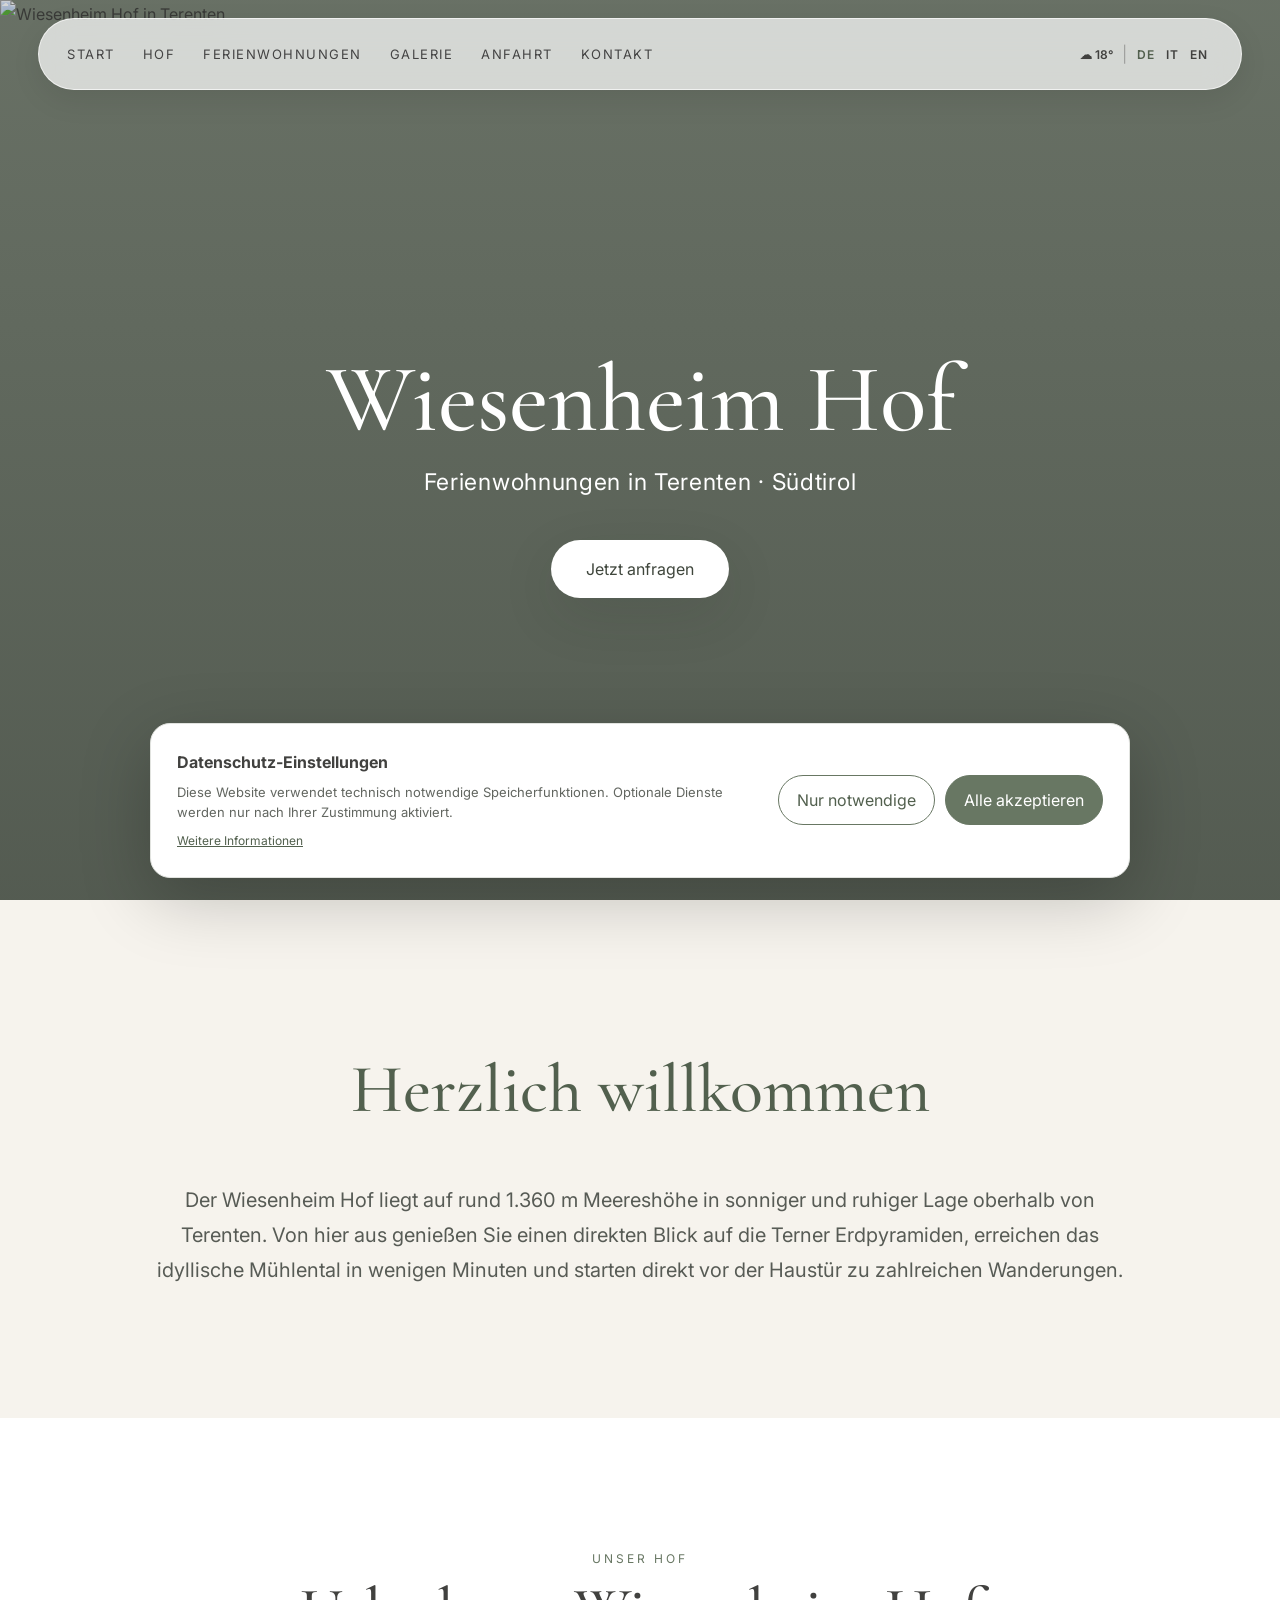
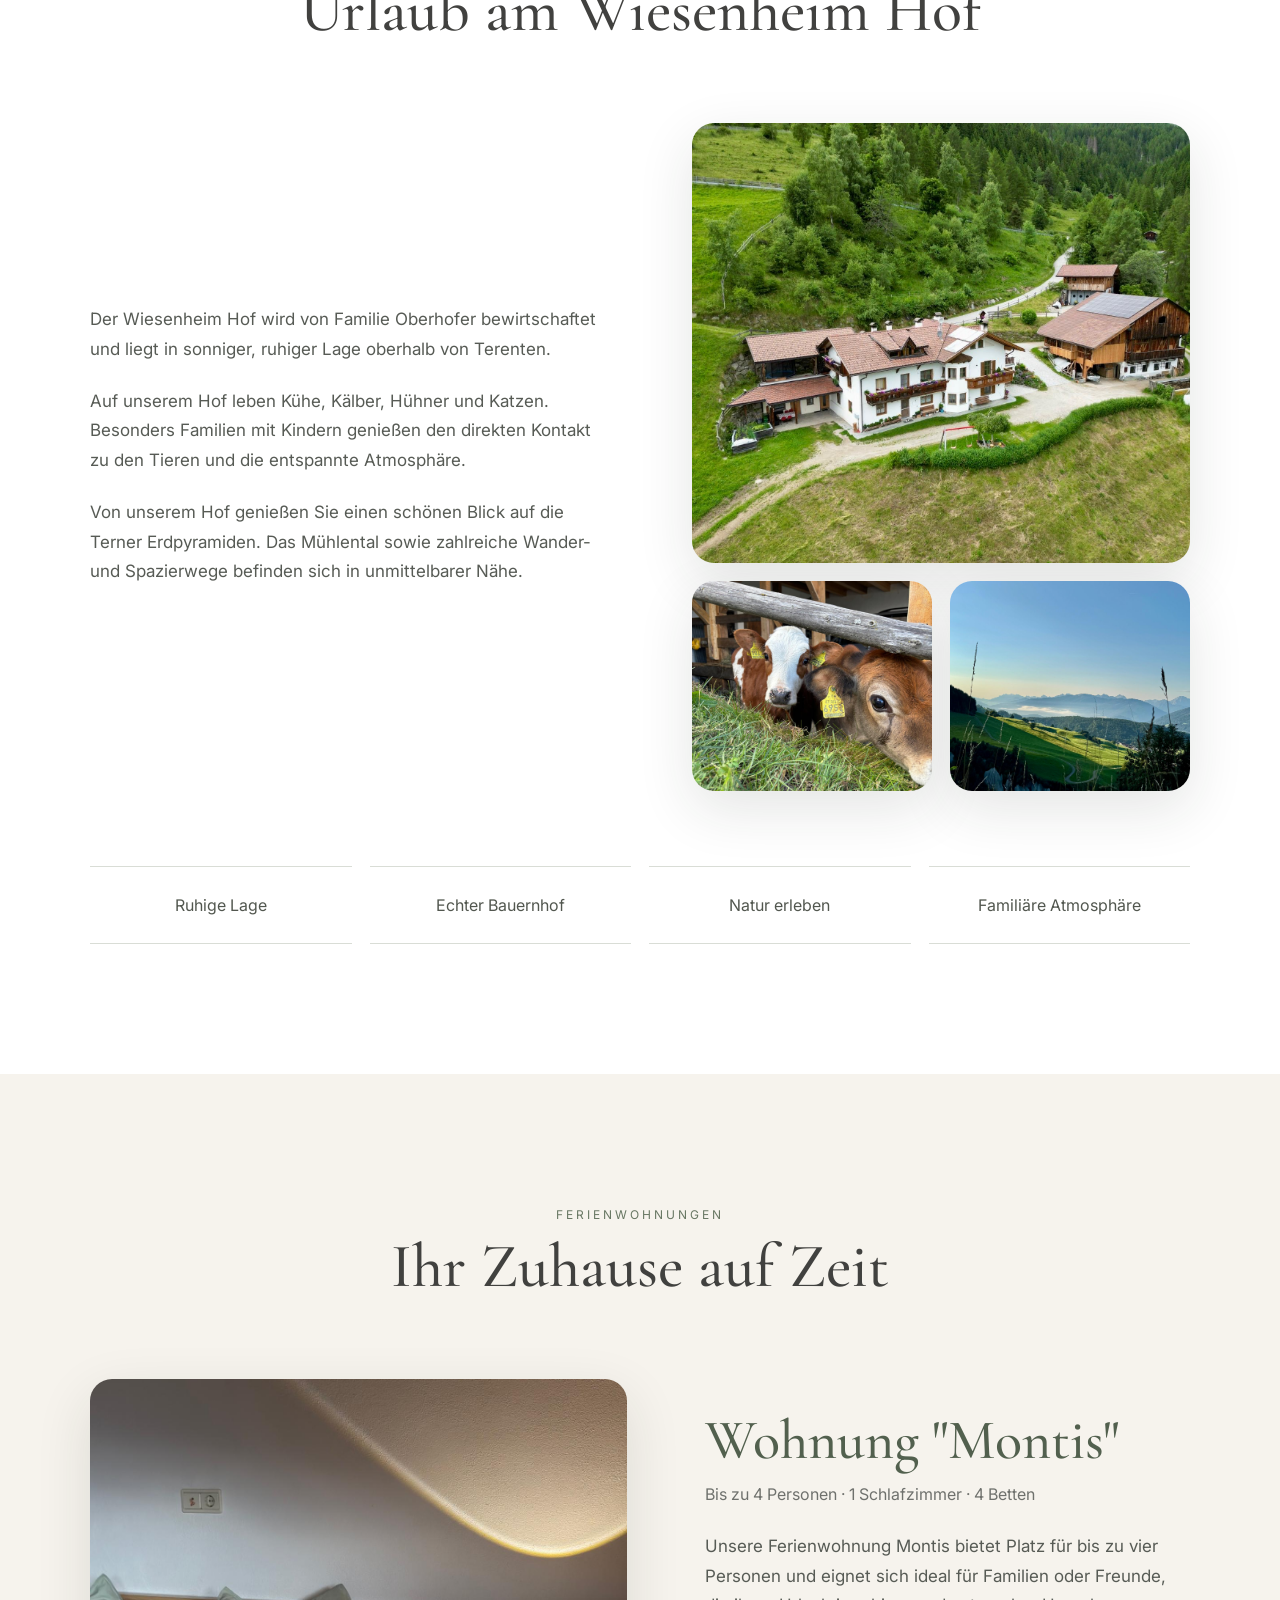
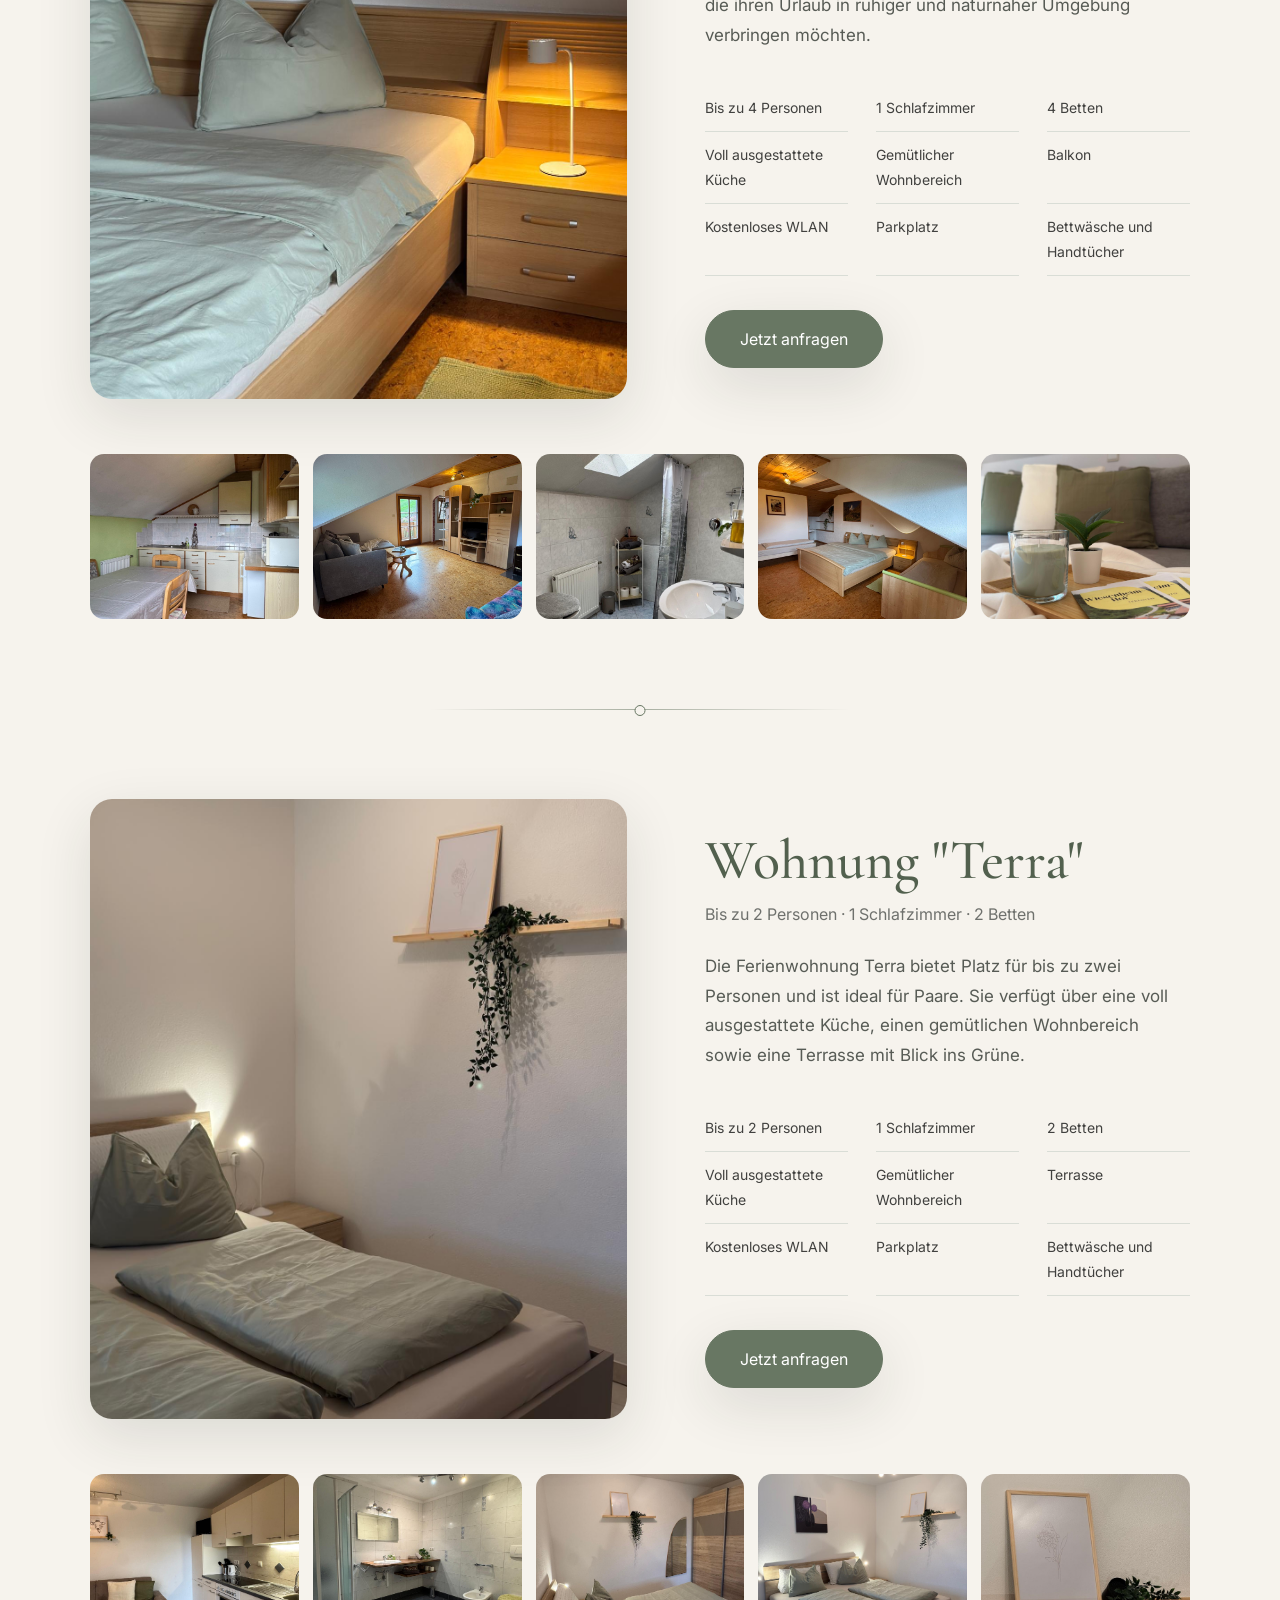
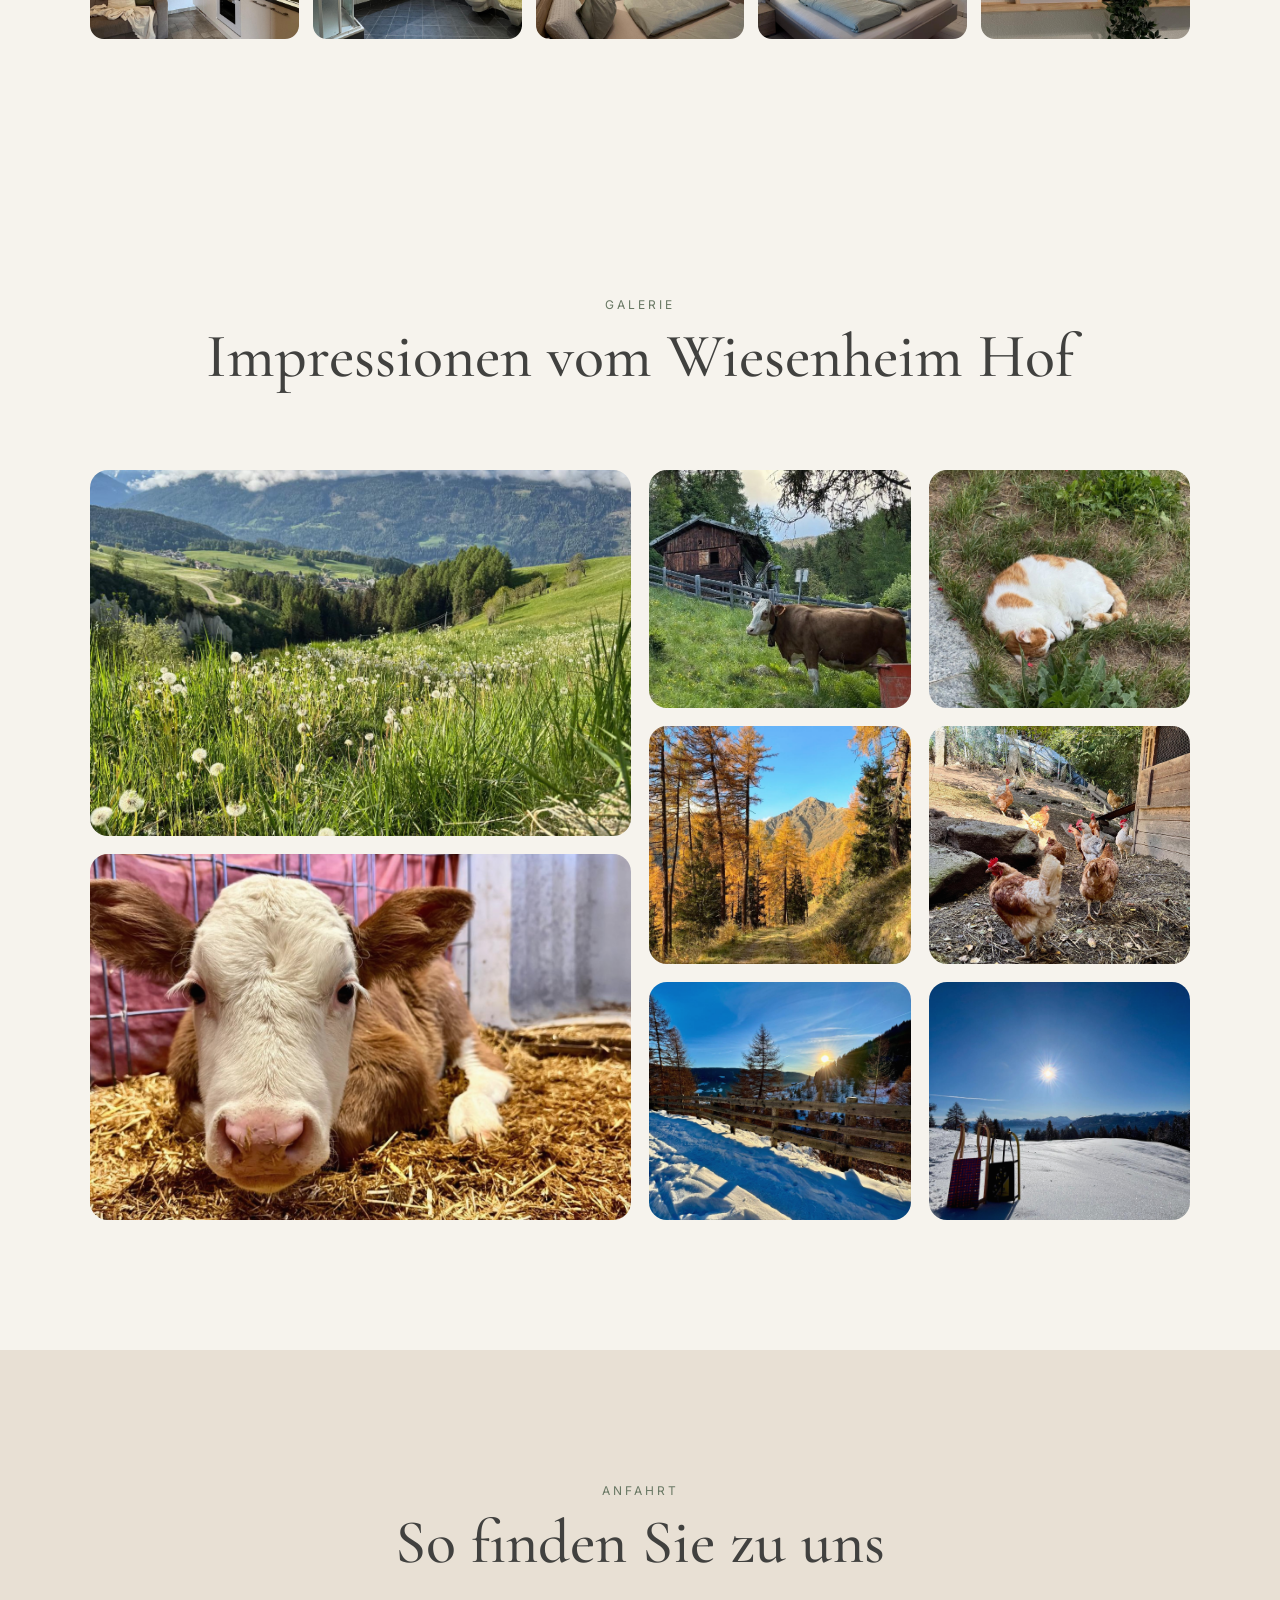
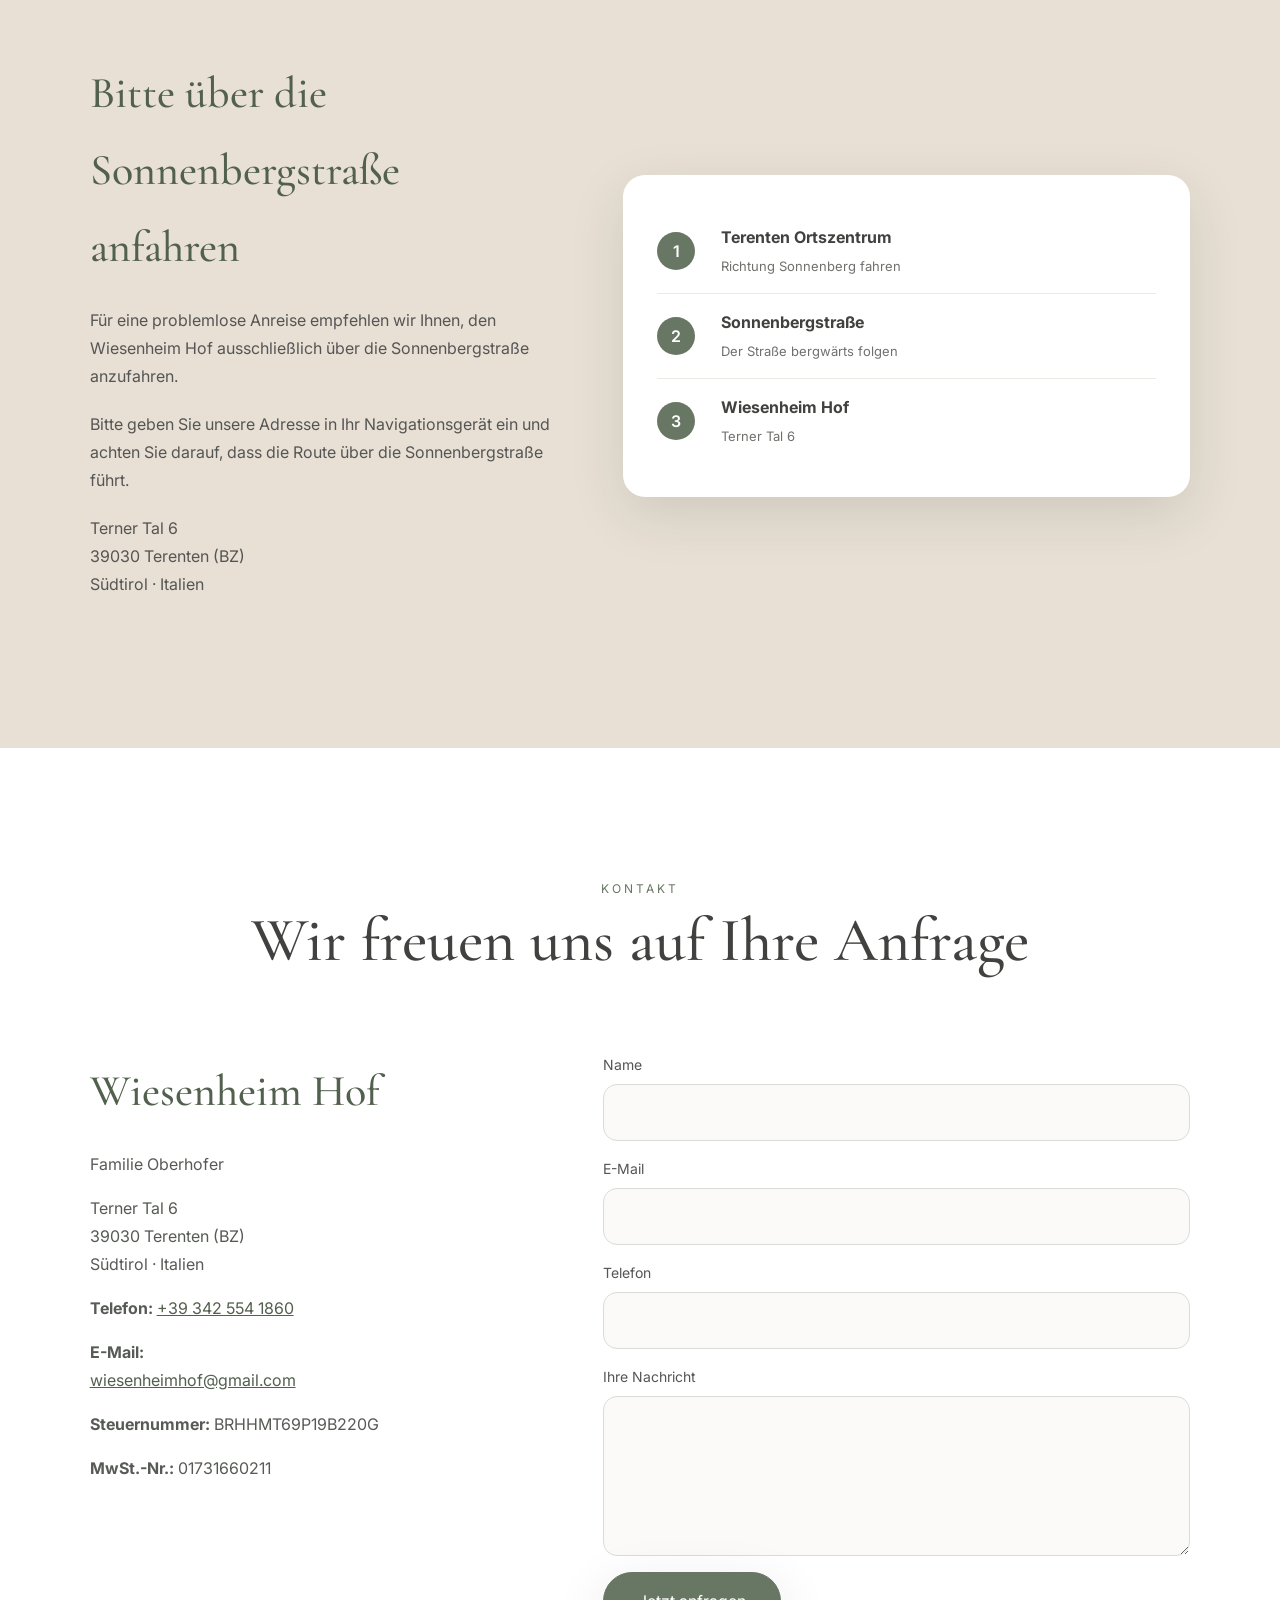
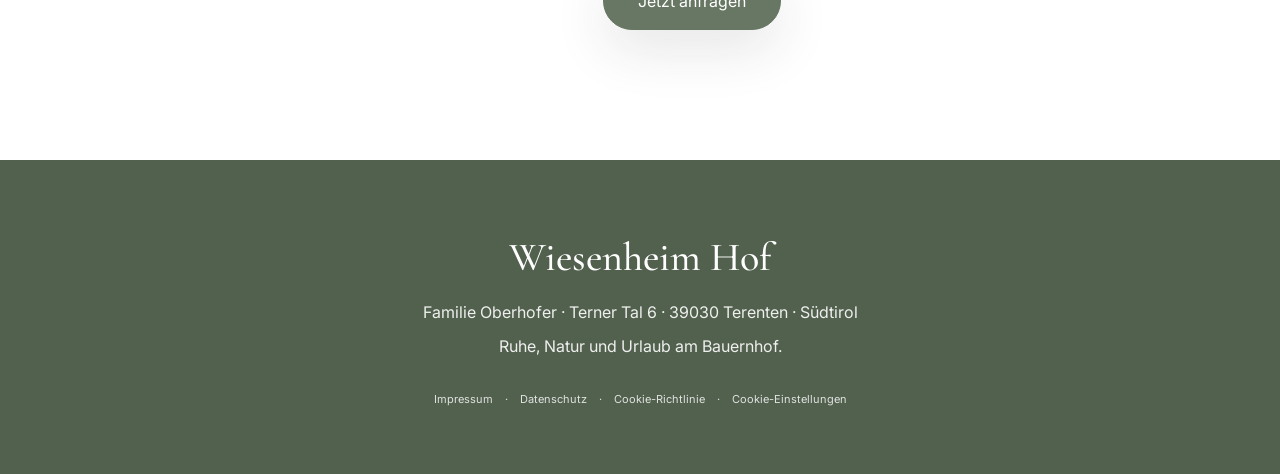
==== commit 454a1a38: "Add files via upload" ====
--- a/index.html
+++ b/index.html
@@ -459,9 +459,13 @@
       </div>
 
       <form class="contact-form"
-            action="mailto:wiesenheimhof@gmail.com"
-            method="post"
-            enctype="text/plain">
+            action="https://formsubmit.co/wiesenheimhof@gmail.com"
+            method="POST">
+
+        <input type="hidden" name="_subject" value="Neue Anfrage über wiesenheim-hof.it">
+        <input type="hidden" name="_template" value="table">
+        <input type="hidden" name="_next" value="https://www.wiesenheim-hof.it/#kontakt">
+        <input type="text" name="_honey" style="display:none">
 
         <label>
           <span data-i18n="form_name">Name</span>
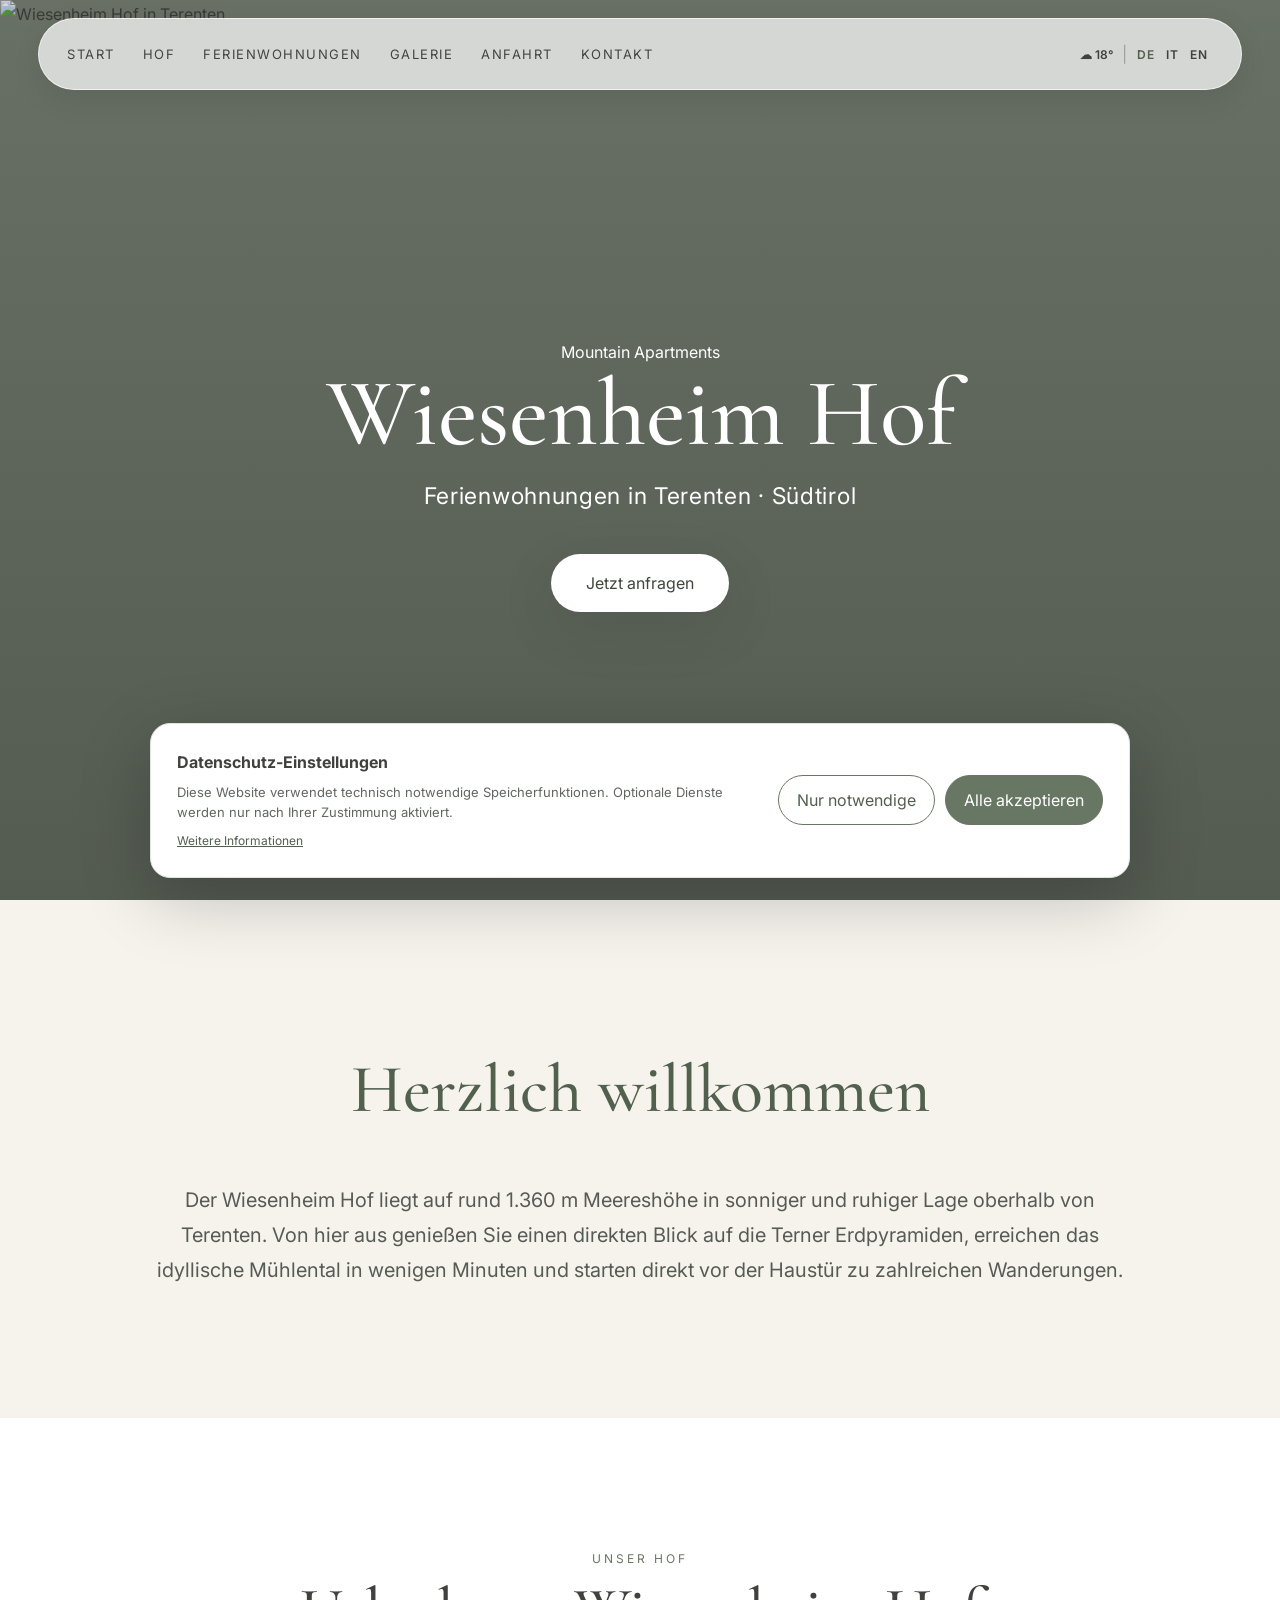
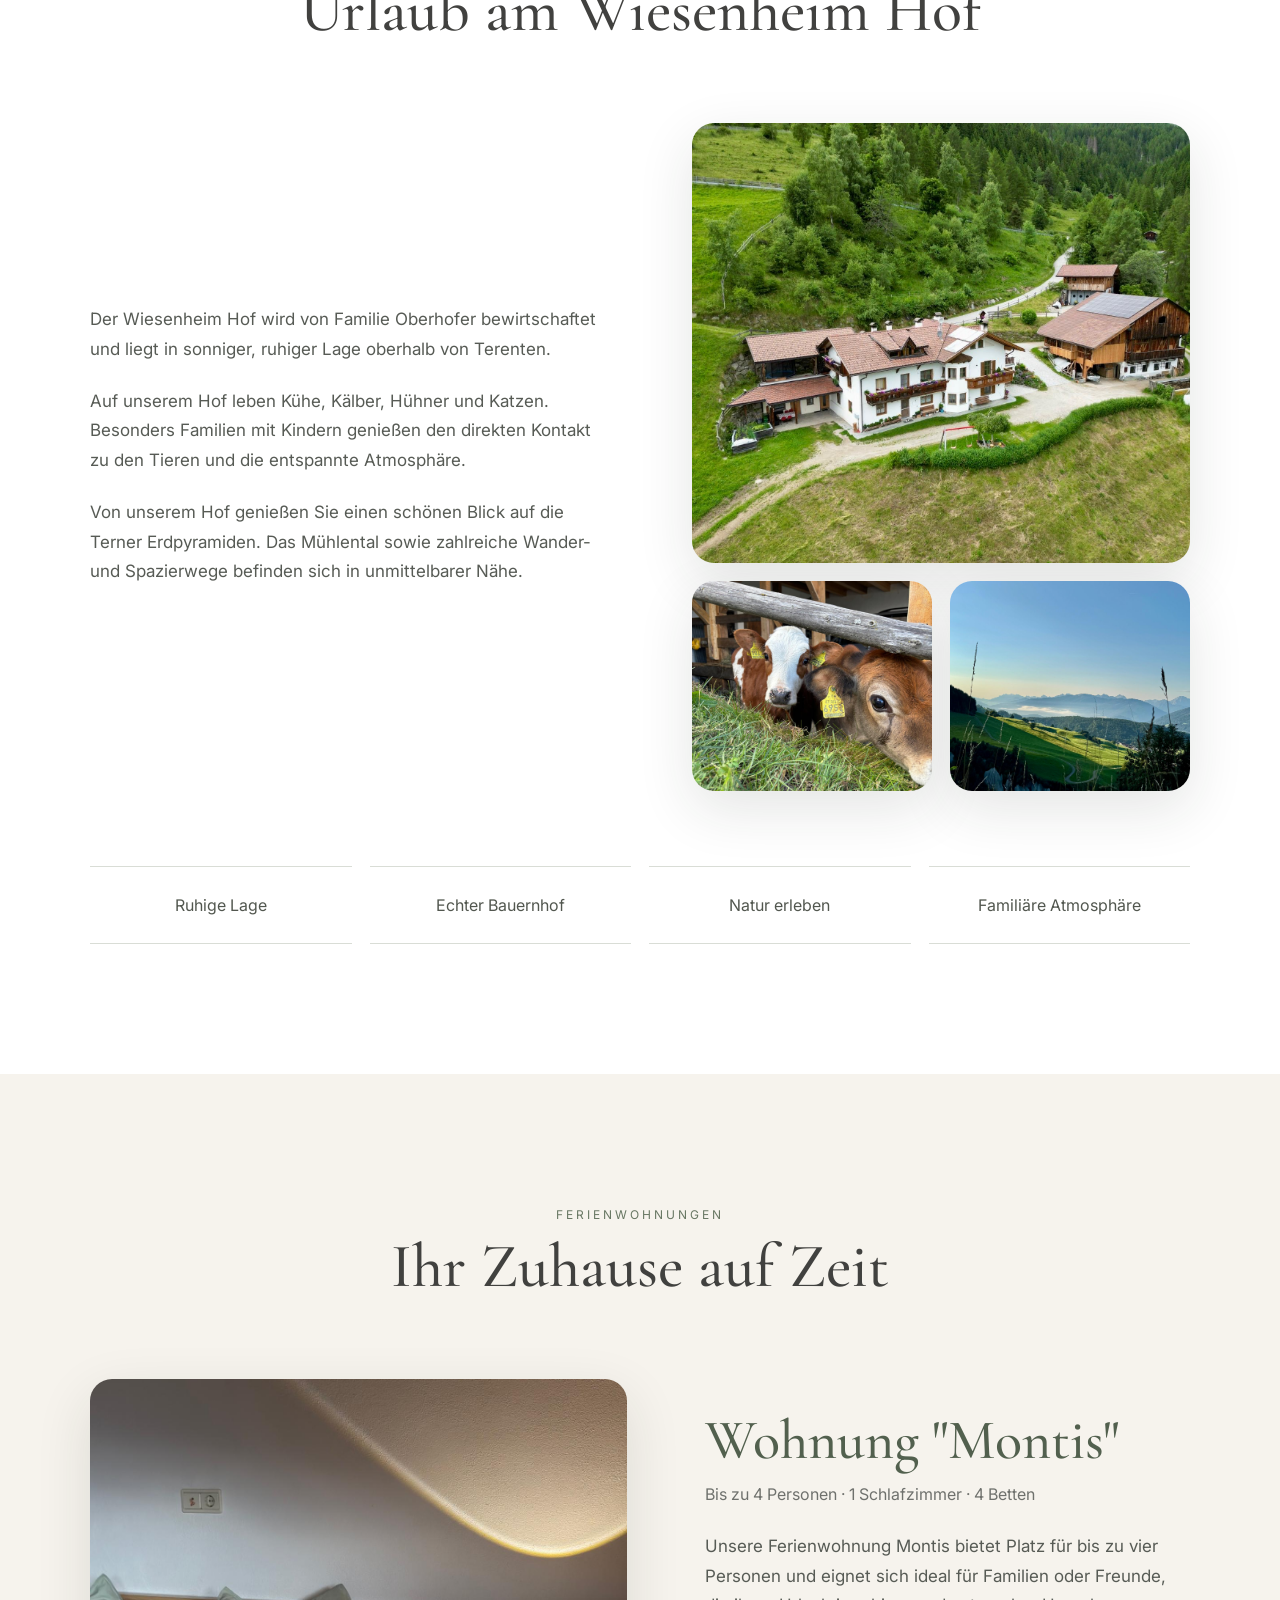
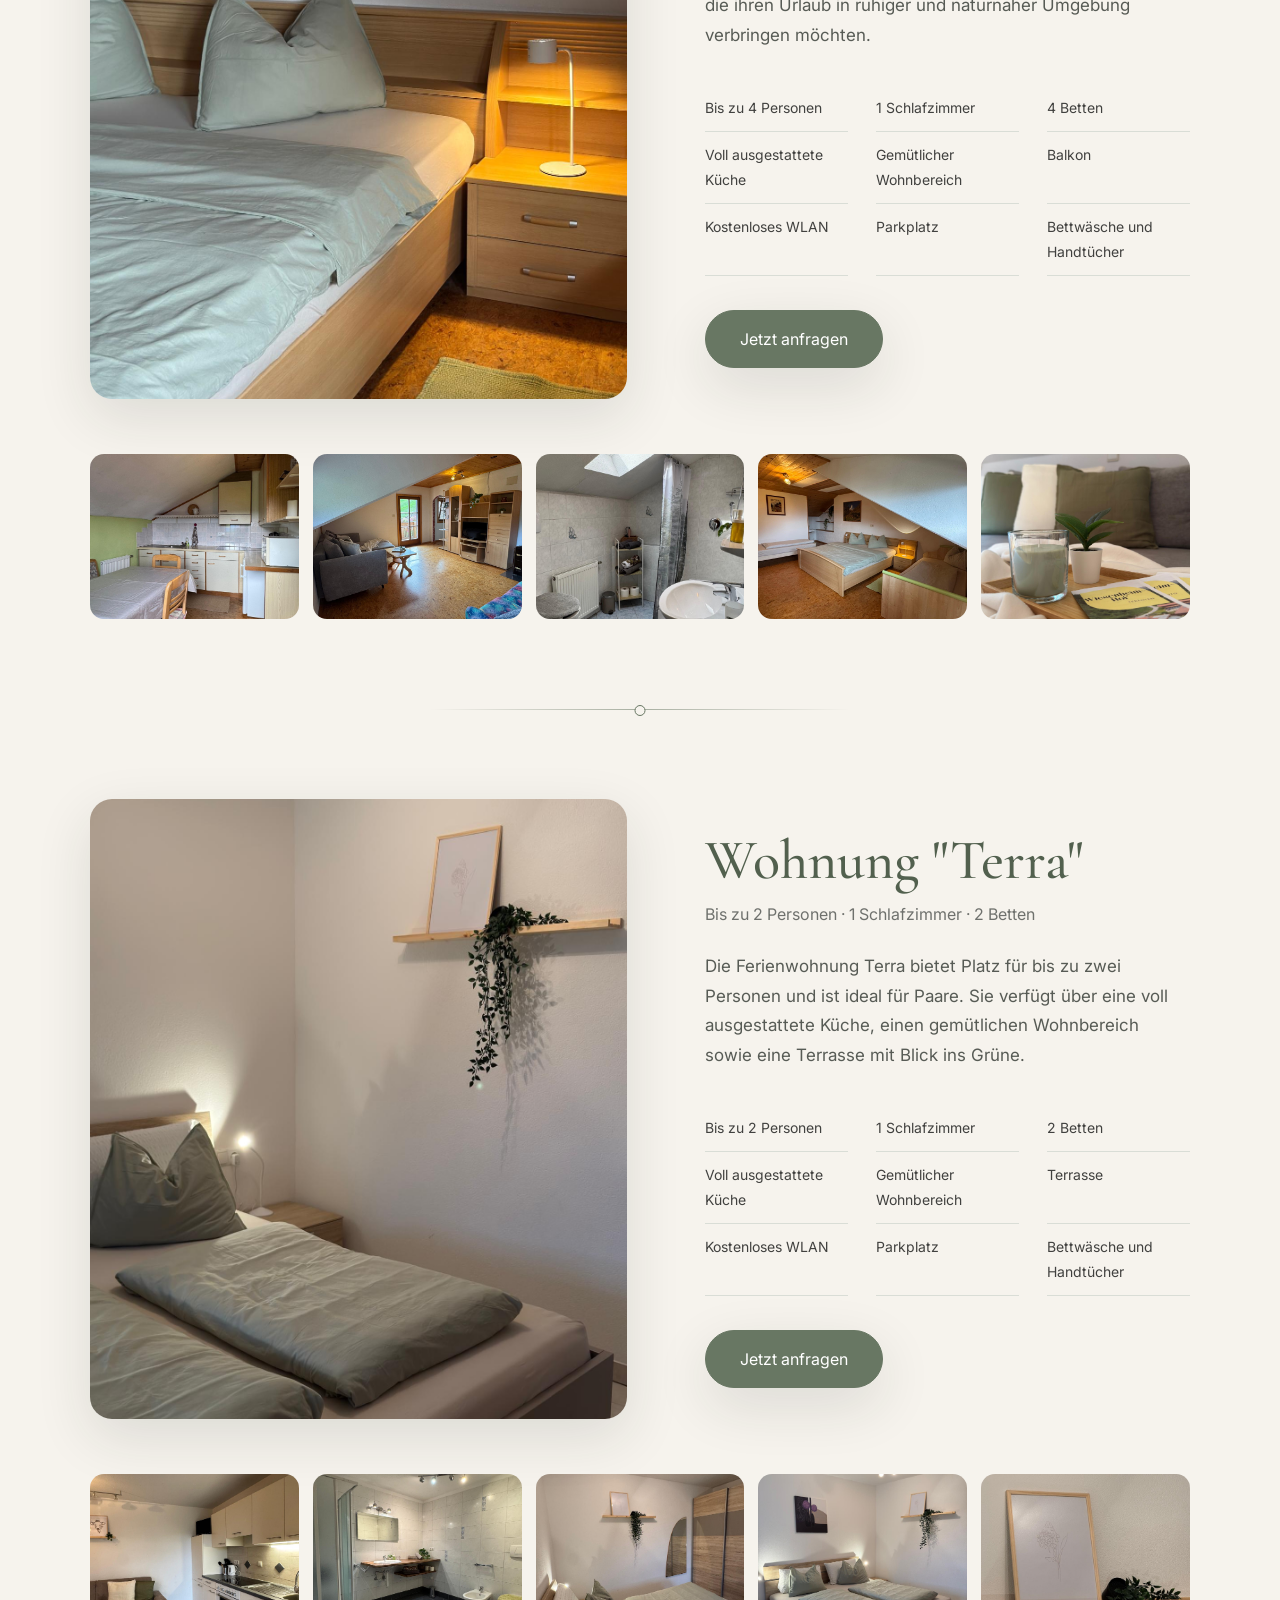
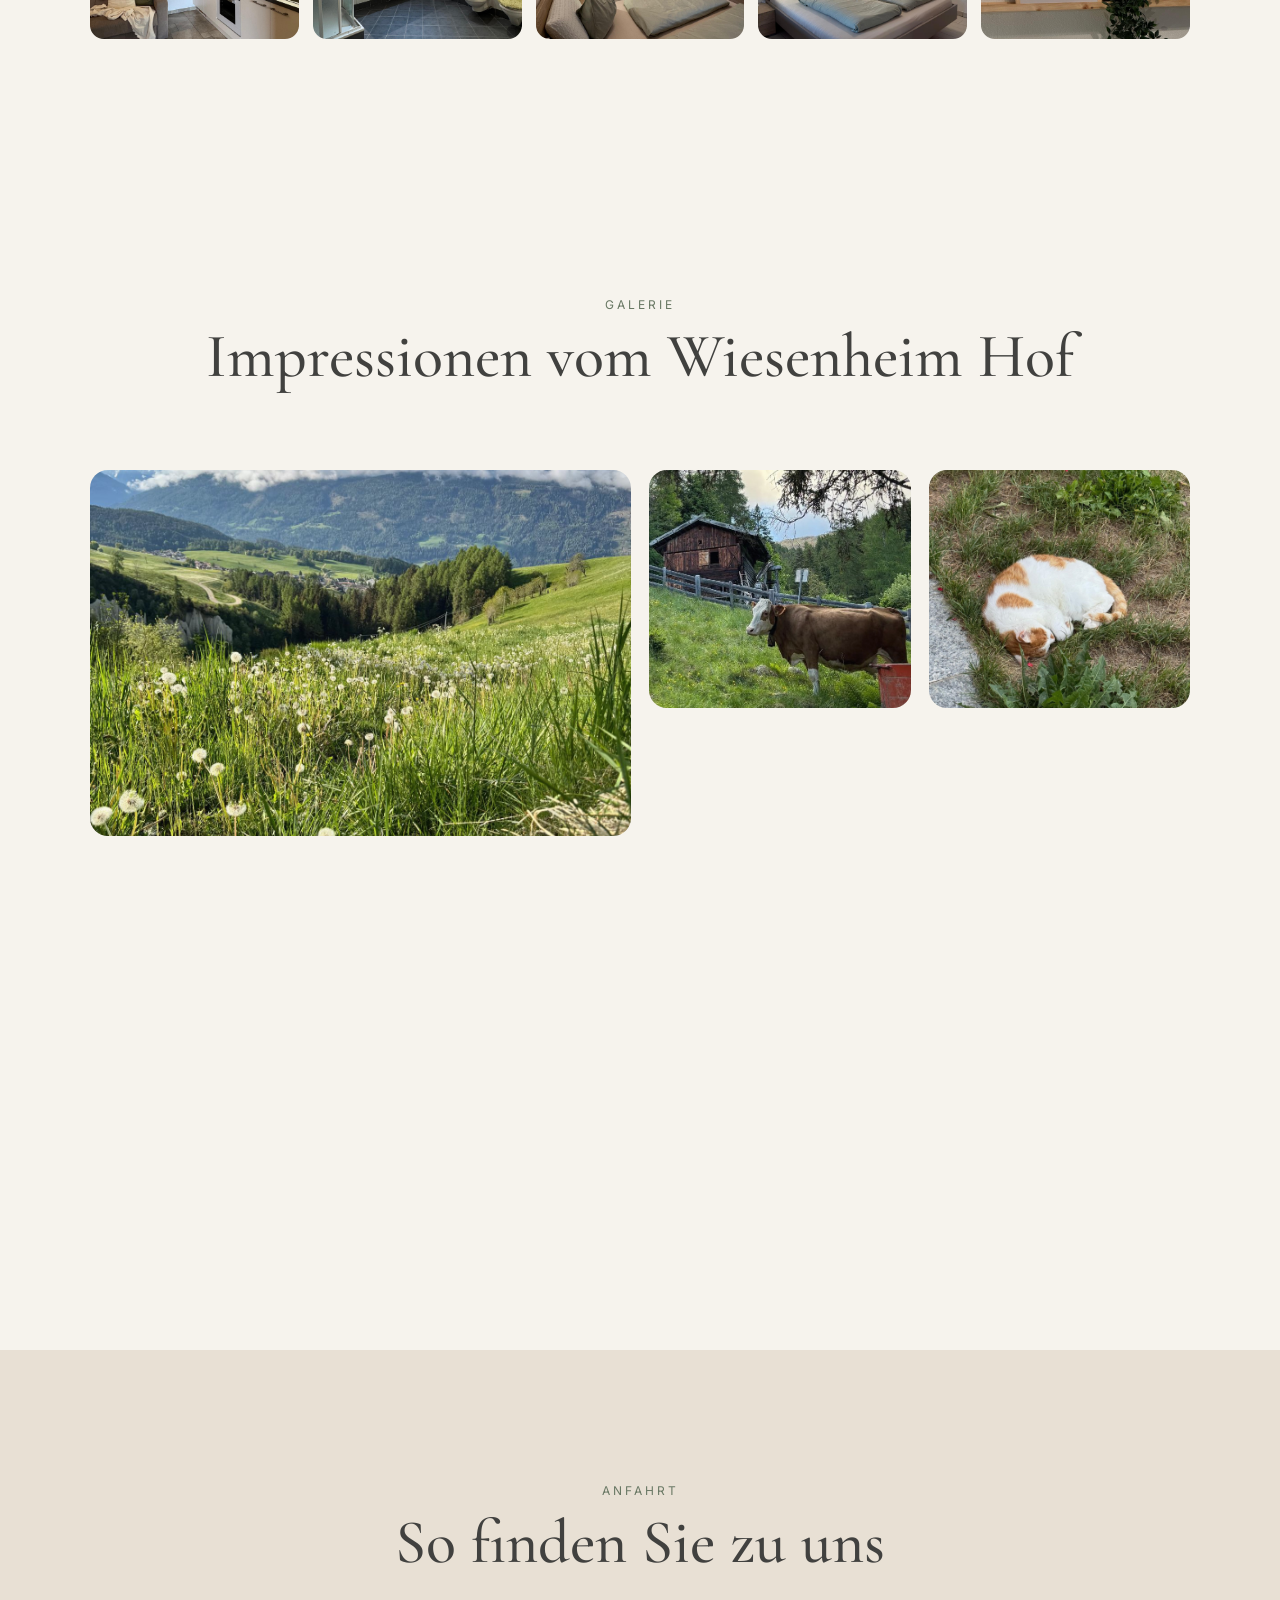
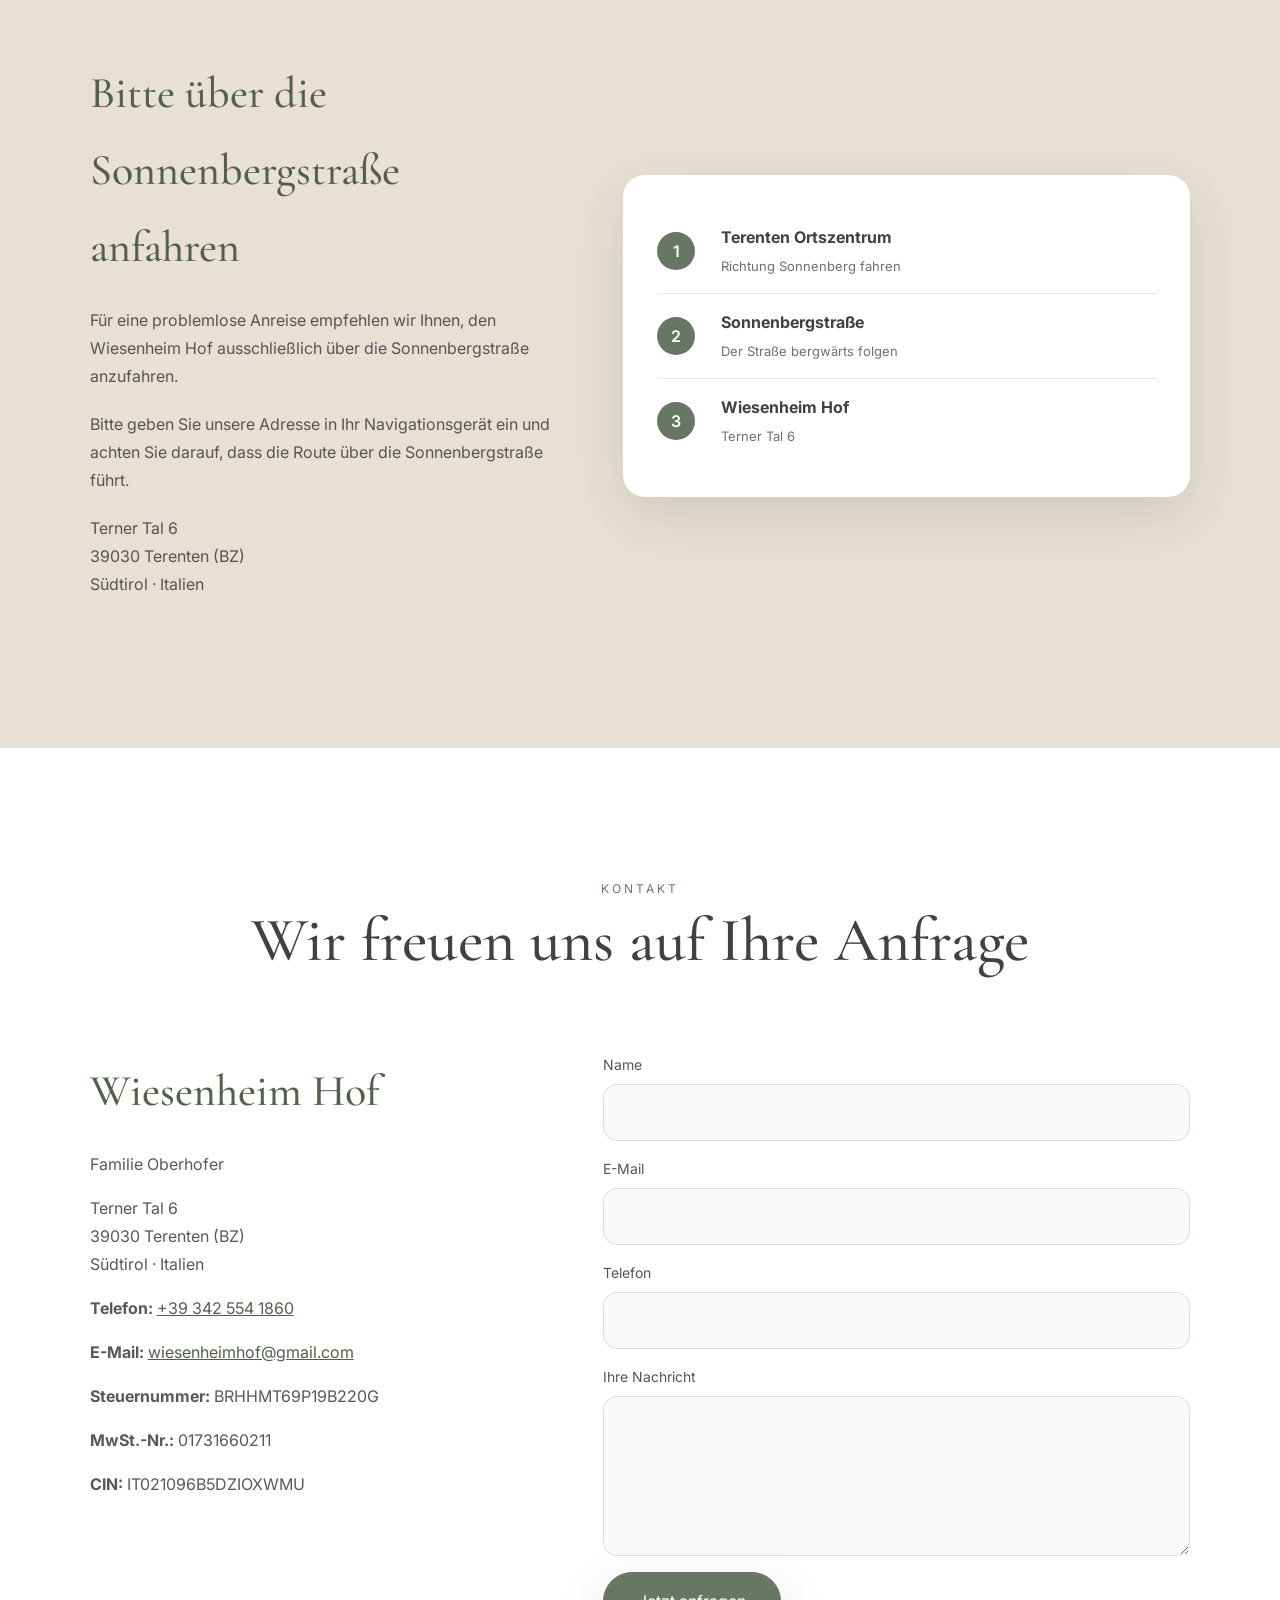
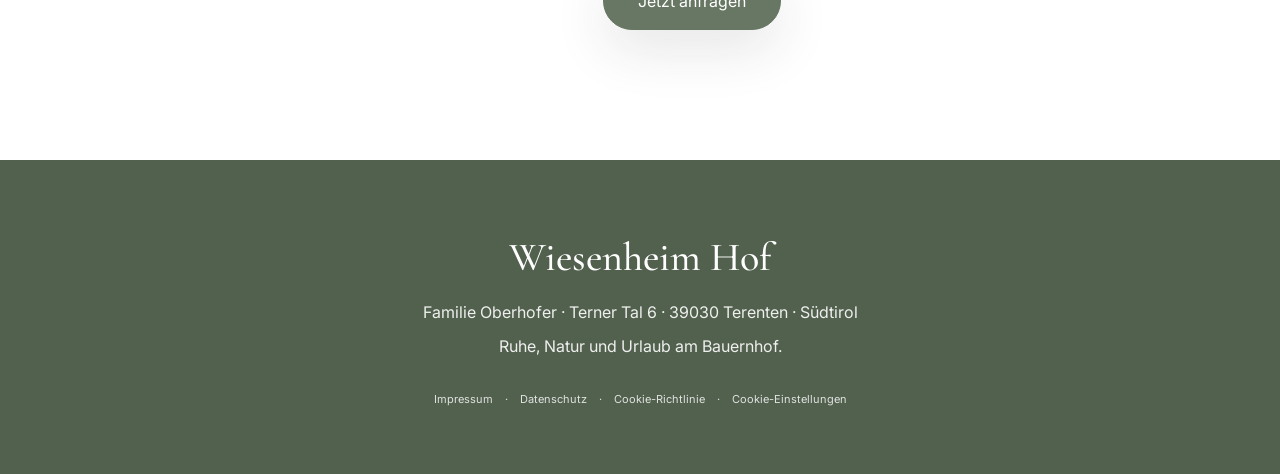
==== commit ba4a6bb3: "Add files via upload" ====
--- a/index.html
+++ b/index.html
@@ -12,7 +12,7 @@
   <meta name="author" content="Familie Oberhofer">
   <meta name="robots" content="index, follow">
   <meta name="theme-color" content="#687763">
-  <link rel="stylesheet" href="style.css">
+  <link rel="stylesheet" href="style.css?v=4">
 
   <!-- FAVICON -->
   <link rel="icon" type="image/png" href="assets/logo/favicon.png?v=2">
@@ -40,7 +40,6 @@
   <link rel="canonical"
         href="https://www.wiesenheim-hof.it/">
 
-  <link rel="stylesheet" href="style.css">
 
   <link rel="preconnect" href="https://fonts.googleapis.com">
   <link rel="preconnect" href="https://fonts.gstatic.com" crossorigin>
@@ -133,7 +132,11 @@
 
     <div class="hero-content">
 
-      <h1>Wiesenheim Hof</h1>
+    <div class="hero-kicker">
+    <span>Mountain Apartments</span>
+    </div>
+
+    <h1>Wiesenheim Hof</h1>
 
       <p data-i18n="hero_subtitle">
         Ferienwohnungen in Terenten · Südtirol
@@ -442,7 +445,7 @@
         </p>
 
         <p>
-          <strong>E-Mail:</strong><br>
+          <strong>E-Mail:</strong>
           <a href="mailto:wiesenheimhof@gmail.com">wiesenheimhof@gmail.com</a>
         </p>
 
@@ -454,6 +457,11 @@
         <p>
           <strong data-i18n="vat_number">MwSt.-Nr.:</strong>
           <span>01731660211</span>
+        </p>
+
+        <p>
+          <strong>CIN:</strong>
+          <span>IT021096B5DZIOXWMU</span>
         </p>
 
       </div>
--- a/style.css
+++ b/style.css
@@ -1823,3 +1823,33 @@
     right:8px;
   }
 }
+@media (max-width:700px){
+  .reveal{
+    opacity:1 !important;
+    transform:none !important;
+  }
+}
+/* HANDY-FIX LIGHTBOX + WOHNUNGSTITEL */
+
+@media (max-width:900px){
+
+  .lightbox img{
+    position:absolute !important;
+    top:50% !important;
+    left:50% !important;
+    transform:translate(-50%, -50%) !important;
+
+    width:auto !important;
+    height:auto !important;
+    max-width:88vw !important;
+    max-height:78vh !important;
+
+    margin:0 !important;
+  }
+
+  .apartment-content h3{
+    font-size:clamp(30px, 9vw, 40px) !important;
+    white-space:nowrap !important;
+  }
+}
+
